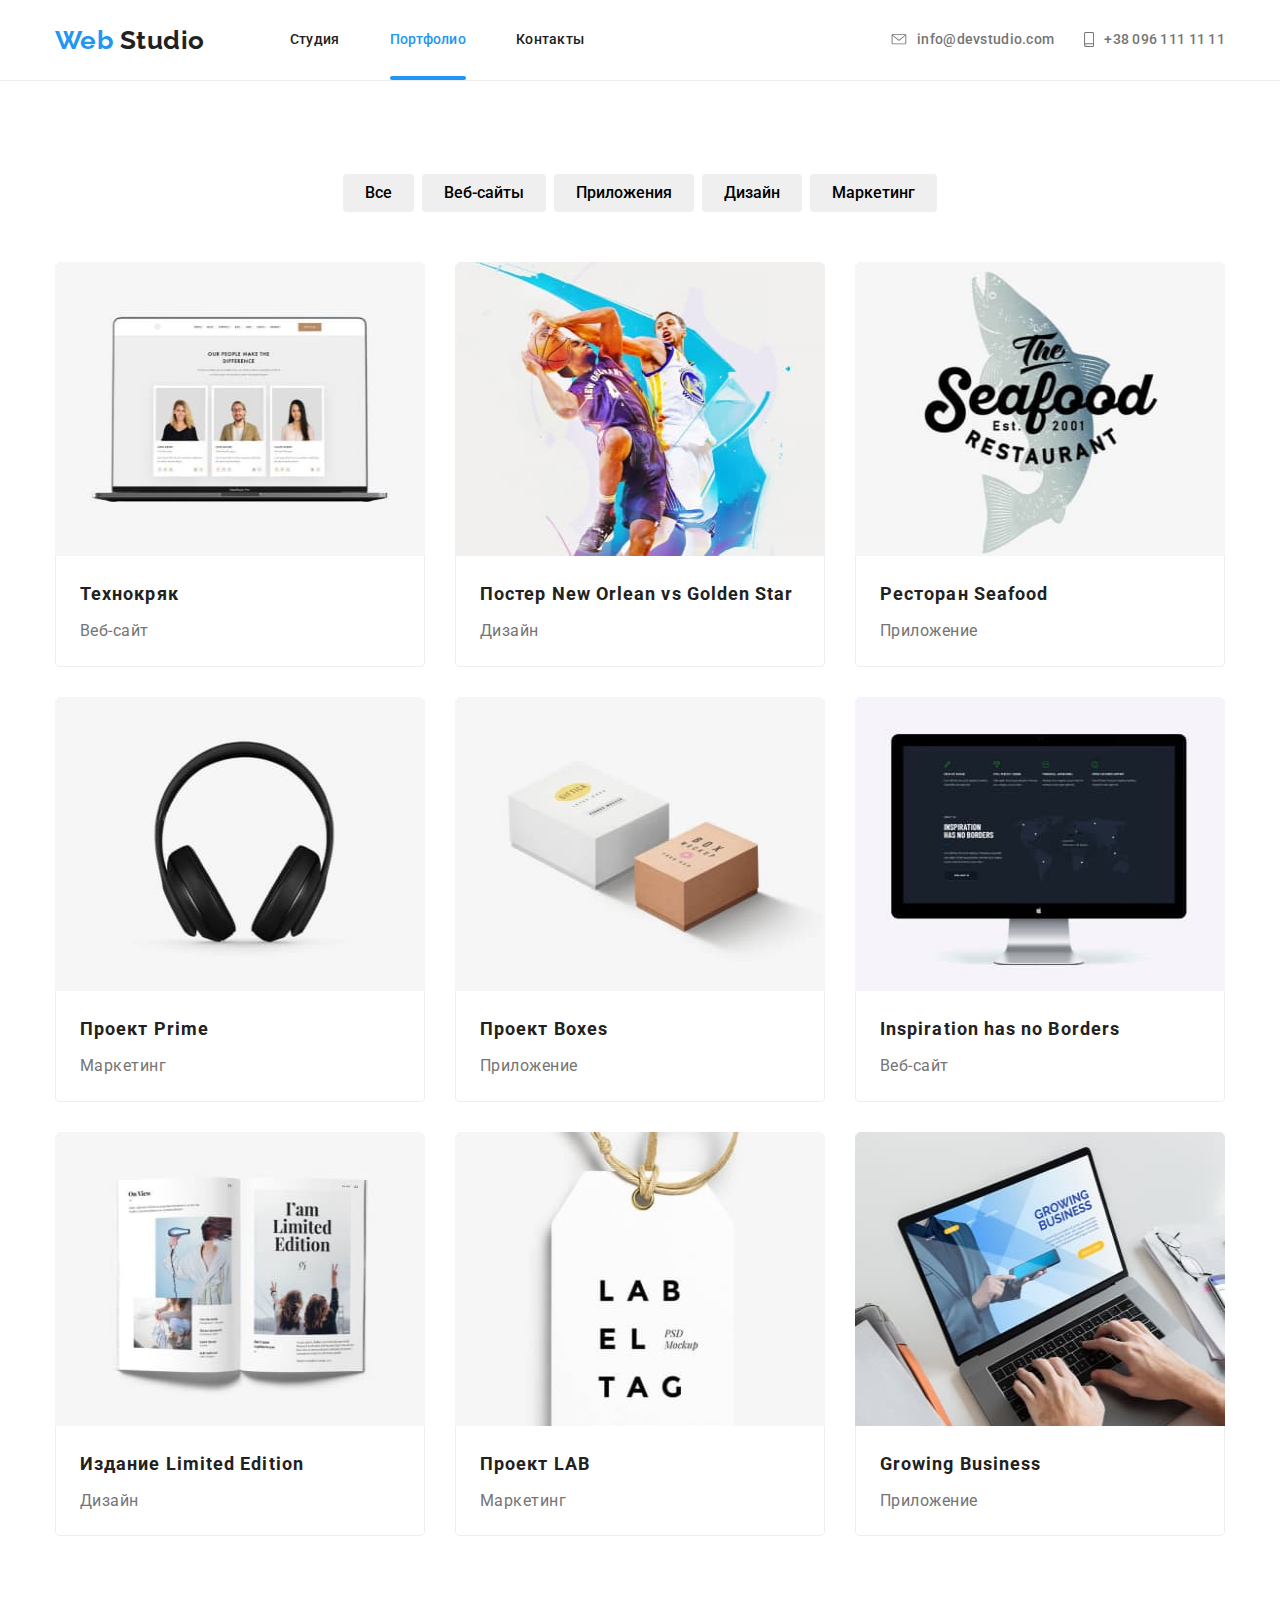
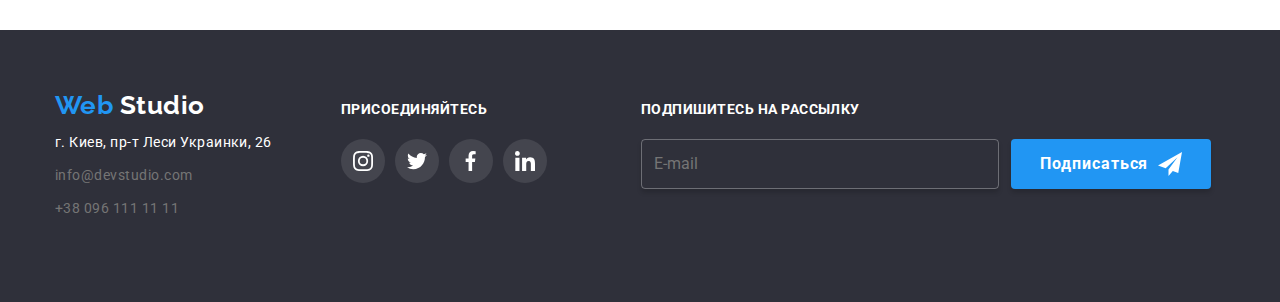
==== portfolio.html @ d9b8b6eb "склонирован репозиторий" ====
<!DOCTYPE html>
<html lang="ru">
<head>
    <meta charset="UTF-8">
    <meta name="viewport" content="width=device-width, initial-scale=1.0">
    <title>Document</title>
    <link href="https://fonts.googleapis.com/css2?family=Raleway:wght@500&family=Roboto:wght@400;500;700;900&display=swap" rel="stylesheet">
    <link rel="stylesheet" href="https://cdnjs.cloudflare.com/ajax/libs/modern-normalize/0.6.0/modern-normalize.min.css">
    <link rel="stylesheet" href="./css/main.min.css">
</head>
<body>
    <header class="header-porfolio">
        <div class="container">
            <nav class="nav">
                <a href="./index.html" class="nav-logo"><span class="first-name">Web</span><span class="last-name"> Studio</span></a>
                <ul class="nav-link">
                    <li class="item"><a href="index.html" class="title">Студия</a></li>
                    <li class="item"><a href="" class="title current">Портфолио</a></li>
                    <li class="item"><a href="" class="title">Контакты</a></li>
                </ul>
                <ul class="nav-contacts">
                    <li class="item">
                        <a href="mailto:info@devstudio.com" class="item-link">
                            <svg class="item-icon mail">
                                <use href="./images/sprite.svg#icon-mail"></use>
                            </svg>   
                            info@devstudio.com
                        </a>
                    </li>
                    <li class="item">
                        <a href="tel:+380961111111" class="item-link">
                            <svg class="item-icon phone">
                                <use href="./images/sprite.svg#icon-phone"></use>
                            </svg>
                            +38 096 111 11 11
                        </a>
                    </li>
                </ul>
            </nav>
        </div>
    </header>    

    <main>
        <!--Скрытый заголовок-->
        <h1 class="hidden">Портфолио</h1>

        <section>
            <div class="filtres">
                <!--Скрытый заголовок-->
                <h2 class="hidden">Кнопки фильтры</h2>

                <ul class="filtres-resources">
                    <li class="filtres-resources-button"><button type="button">Все</button></li>
                    <li class="filtres-resources-button"><button type="button">Веб-сайты</button></li>
                    <li class="filtres-resources-button"><button type="button">Приложения</button></li>
                    <li class="filtres-resources-button"><button type="button">Дизайн</button></li>
                    <li class="filtres-resources-button"><button type="button">Маркетинг</button></li>
                </ul>
            </div>
 
        </section>
    
        <section class="works">
            <div class="container">
                <!--Скрытый заголовок-->
                <h2 class="hidden">Перечень самих работ</h2>
    
                <ul class="portfolio">
                    <li class="portfolio-links">
                        <a href="" class="portfolio-elements">
                            <div class="portfolio-image">
                                <img src="./images/portfolio/techno_crack.jpg" alt="Фотография ноутбука" width="370">
                                <p class="text">Технокряк это современная площадка распространения коронавируса.  Компании используют эту платформу для цифрового шпионажа и атак на защищённые сервера конкурентов.</p>
                            </div>
                            <div class="portfolio-card">
                                <h2>Технокряк</h2>
                                <p class="product">Веб-сайт</p>
                            </div>
                        </a>
                    </li>
                    <li class="portfolio-links">
                        <a href="" class="portfolio-elements">
                            <div class="portfolio-image">
                                <img src="./images/portfolio/basketball_players.jpg" alt="Фотография баскетболистов" width="370">
                                <p class="text">Технокряк это современная площадка распространения коронавируса. Компании используют эту платформу для цифрового шпионажа и атак на защищённые сервера конкурентов.</p>
                            </div>
                            <div class="portfolio-card">
                                <h2>Постер <span lang="en">New Orlean vs Golden Star</span></h2>
                                <p class="product">Дизайн</p>
                            </div>
                        </a>
                    </li>
                    <li class="portfolio-links">
                        <a href="" class="portfolio-elements">
                            <div class="portfolio-image">
                                <img src="./images/portfolio/seafood_restaurant.jpg" alt="Фотография логотипа ресторана" width="370">
                                <p class="text">Технокряк это современная площадка распространения коронавируса. Компании используют эту платформу для цифрового шпионажа и атак на защищённые сервера конкурентов.</p>
                            </div>
                            <div class="portfolio-card">
                                <h2>Ресторан <span lang="en">Seafood</span></h2>
                                <p class="product">Приложение</p>
                            </div>
                        </a>
                    </li>
                    <li class="portfolio-links">
                        <a href="" class="portfolio-elements">
                            <div class="portfolio-image">
                                <img src="./images/portfolio/headphones.jpg" alt="Фоторафия наушников" width="370">
                                <p class="text">Технокряк это современная площадка распространения коронавируса. Компании используют эту платформу для цифрового шпионажа и атак на защищённые сервера конкурентов.</p>
                            </div>
                            <div class="portfolio-card">
                                <h2>Проект <span lang="en">Prime</span></h2>
                                <p class="product">Маркетинг</p>
                            </div>
                        </a>
                    </li>
                    <li class="portfolio-links">
                        <a href="" class="portfolio-elements">
                            <div class="portfolio-image">
                                <img src="./images/portfolio/project_boxes.jpg" alt="Фотография коробок" width="370">
                                <p class="text">Технокряк это современная площадка распространения коронавируса. Компании используют эту платформу для цифрового шпионажа и атак на защищённые сервера конкурентов.</p>
                            </div>
                            <div class="portfolio-card">
                                <h2>Проект Boxes</h2>
                                <p class="product">Приложение</p>
                            </div>
                        </a>
                    </li>
                    <li class="portfolio-links">
                        <a href="" class="portfolio-elements">
                            <div class="portfolio-image">
                                <img src="./images/portfolio/display.jpg" alt="Фотография монитора" width="370">
                                <p class="text">Технокряк это современная площадка распространения коронавируса. Компании используют эту платформу для цифрового шпионажа и атак на защищённые сервера конкурентов.</p>
                            </div>
                            <div class="portfolio-card">
                                <h2 lang="en">Inspiration has no Borders</h2>
                                <p class="product">Веб-сайт</p>
                            </div>
                        </a>
                    </li>
                    <li class="portfolio-links">
                        <a href="" class="portfolio-elements">
                            <div class="portfolio-image">
                                <img src="./images/portfolio/limited_edition.jpg " alt="Фотография журнала" width="370">
                                <p class="text">Технокряк это современная площадка распространения коронавируса. Компании используют эту платформу для цифрового шпионажа и атак на защищённые сервера конкурентов.</p>
                            </div>
                            <div class="portfolio-card">
                                <h2>Издание <span lang="en">Limited Edition</span></h2>
                                <p class="product">Дизайн</p>
                            </div>
                        </a>
                    </li>
                    <li class="portfolio-links">
                        <a href="" class="portfolio-elements">
                            <div class="portfolio-image">
                                <img src="./images/portfolio/project_lab.jpg" alt="Фотография этикетки" width="370">
                                <p class="text">Технокряк это современная площадка распространения коронавируса. Компании используют эту платформу для цифрового шпионажа и атак на защищённые сервера конкурентов.</p>
                            </div>
                            <div class="portfolio-card">
                                <h2>Проект <span lang="en">LAB</span></h2>
                                <p class="product">Маркетинг</p>
                            </div>
                        </a>
                    </li>
                    <li class="portfolio-links">
                        <a href="" class="portfolio-elements">
                            <div class="portfolio-image">
                                <img src="./images/portfolio/notebook.jpg" alt="Фотография ноутбука" width="370">
                                <p class="text">Технокряк это современная площадка распространения коронавируса. Компании используют эту платформу для цифрового шпионажа и атак на защищённые сервера конкурентов.</p>
                            </div>
                            <div class="portfolio-card">
                                <h2 lang="en">Growing Business</h2>
                                <p class="product">Приложение</p>
                            </div>
                        </a>
                    </li>
                </ul>
            </div>
        </section>
    </main>

    <footer>
        <div class="container footer">
            <!--Скрытый заголовок-->
            <h2 class="hidden">Адрес и контакты</h2>
            <section class="footer-flex">
                <div class="footer-flex-block">
                    <a href="./index.html" class="footer-logo"><span class="first-name">Web</span><span class="last-name footer"> Studio</span></a>
                    <address class="contacts">
                        <p>г. Киев, пр-т Леси Украинки, 26</p>
                        <ul>
                            <li><a href="mailto:info@devstudio.com">info@devstudio.com</a></li>
                            <li><a href="tel:+380961111111">+38 096 111 11 11</a></li>
                        </ul>         
                    </address>
                </div>

                <div class="footer-flex-block network">
                    <h2 class="join">присоединяйтесь</h2>
                    <ul class="social-links footer-links">
                        <li>
                            <a href="https://instagram.com" class="link" aria-label="иконка Инстаграм">
                                <svg class="link-icon" widht="20" height="20">
                                    <use href="./images/sprite.svg#icon-instagram"></use>
                                </svg>
                            </a>
                        </li>
                        <li>
                            <a href="https://twitter.com" class="link" aria-label="иконка Твиттер">
                                <svg class="link-icon" widht="20" height="20">
                                    <use href="./images/sprite.svg#twitter"></use>
                                </svg>
                            </a>
                        </li>
                        <li>
                            <a href="https://facebook.com" class="link" aria-label="иконка Фейсбук">
                                <svg class="link-icon" widht="20" height="20">
                                    <use href="./images/sprite.svg#icon-Facebook"></use>
                                </svg>
                            </a>
                        </li>
                        <li>
                            <a href="https://linkedin.com" class="link" aria-label="иконка Линкедин">
                                <svg class="link-icon" widht="20" height="20">
                                    <use href="./images/sprite.svg#icon-linkedin"></use>
                                </svg>
                            </a>
                        </li>
                    </ul>
                </div>

                <div class="subscribe">
                    <b class="subscribe-urge">Подпишитесь на рассылку</b>
                    <form action="" class="subscribe-form" id="form-mailing">
                        <label for="email">
                            <input type="email" name="email" class="subscribe-form__field-input" placeholder="E-mail">
                        </label>
                        <button type="submit" class="submit">Подписаться
                            <svg class="submit-svg">
                                <use href="./images/sprite.svg#icon-send"></use>
                            </svg>
                        </button>
                    </form>
                </div>
                
            </section>
        </div>
    </footer>
  
</body>
</html>
---- css/main.min.css ----
body{color:#212121;background-color:#fff;font-family:Roboto,sans-serif;letter-spacing:0.03em;font-style:normal;font-weight:400}img{display:block;max-width:100%;height:auto}.visually-hidden{position:absolute;width:1px;height:1px;margin:-1px;border:0;padding:0;clip:rect(0 0 0 0);overflow:hidden}.logo,.join,.team p,.team .title,.contacts>p{padding:0;margin:0}.container{margin-left:auto;margin-right:auto;width:1200px;padding-left:15px;padding-right:15px}a{text-decoration:none}li{list-style-type:none}h2,.advantages{text-align:center}.hidden{display:none;padding:0;margin:0;text-align:center}.nav-logo{margin-right:85px}span.first-name,span.last-name{color:#2196F3;font-family:Raleway,sans-serif;font-weight:700;font-size:26px;line-height:1.18}span.last-name{color:#212121}span.last-name.footer{color:#fff}.nav{display:-webkit-box;display:-ms-flexbox;display:flex;-webkit-box-align:center;-ms-flex-align:center;align-items:center}.nav-link{display:-webkit-box;display:-ms-flexbox;display:flex;padding:0;margin:0}.nav-link .item+.item{margin-left:50px}.nav-link .title{display:inline-block;padding-top:32px;padding-bottom:32px;margin-bottom:0px;color:inherit;font-weight:500;font-size:14px;line-height:1.14;letter-spacing:0.02em;-webkit-transition:color 250ms cubic-bezier(0.4, 0, 0.2, 1);transition:color 250ms cubic-bezier(0.4, 0, 0.2, 1)}.nav-link .title:hover,.nav-link .title:focus{color:#2196F3}.nav-link .current{position:relative;color:#2196F3}.nav-link .current::after{content:'';position:absolute;bottom:0;left:0;width:100%;height:4px;background-color:#2196F3;border-radius:2px}.header-porfolio{border-bottom:1px solid #ECECEC}.nav-contacts{display:-webkit-box;display:-ms-flexbox;display:flex;padding:0;margin:0;margin-left:auto;-webkit-box-align:center;-ms-flex-align:center;align-items:center;color:inherit;font-weight:500;font-size:14px;line-height:1.14;letter-spacing:0.02em}.nav-contacts .item+.item{display:-webkit-box;display:-ms-flexbox;display:flex;margin-left:30px;-webkit-box-align:center;-ms-flex-align:center;align-items:center}.nav-contacts .item-link{display:-webkit-box;display:-ms-flexbox;display:flex;-webkit-box-align:center;-ms-flex-align:center;align-items:center;color:#757575;-webkit-transition:color 250ms cubic-bezier(0.4, 0, 0.2, 1);transition:color 250ms cubic-bezier(0.4, 0, 0.2, 1)}.item-icon{margin-right:10px}.item-icon.mail{display:-webkit-box;display:-ms-flexbox;display:flex;width:16px;height:11px;-webkit-transition:fill 250ms cubic-bezier(0.4, 0, 0.2, 1);transition:fill 250ms cubic-bezier(0.4, 0, 0.2, 1);fill:#757575}.item-icon.phone{display:-webkit-box;display:-ms-flexbox;display:flex;width:10px;height:15px;-webkit-transition:fill 250ms cubic-bezier(0.4, 0, 0.2, 1);transition:fill 250ms cubic-bezier(0.4, 0, 0.2, 1);fill:#757575}.nav-contacts .item-link:hover,.nav-contacts .item-link:focus{color:#2196F3;fill:#2196F3}.nav-contacts .item-link:hover>.mail,.nav-contacts .item-link:focus>.mail{fill:#2196F3}.nav-contacts .item-link:hover>.phone,.nav-contacts .item-link:focus>.phone{fill:#2196F3}.hero{padding-top:200px;padding-bottom:200px;margin-left:auto;margin-right:auto;text-align:center;background-image:-webkit-gradient(linear, left top, left bottom, from(rgba(47,48,58,0.8)), to(rgba(47,48,58,0.8))),url(../images/Hero.jpg);background-image:linear-gradient(rgba(47,48,58,0.8), rgba(47,48,58,0.8)),url(../images/Hero.jpg);background-repeat:no-repeat;background-position:center;max-width:1600px;height:600px}.hero .title{margin:0;margin-bottom:38px;margin-left:auto;margin-right:auto;width:646px;-ms-flex-line-pack:center;align-content:center;color:#fff;font-weight:900;font-size:44px;line-height:1.36;letter-spacing:0.06em;text-transform:uppercase}.hero .link{display:inline-block;margin-bottom:0px;padding:10px 32px;cursor:pointer;background-color:#2196F3;border-radius:4px;color:#fff;font-weight:700;font-size:16px;line-height:1.88;letter-spacing:0.06em;min-width:200px;border:none}.backdrop{position:fixed;top:0;left:0;width:100%;height:100%;background-color:rgba(0,0,0,0.2);-webkit-transition:opacity 250ms cubic-bezier(0.4, 0, 0.2, 1);transition:opacity 250ms cubic-bezier(0.4, 0, 0.2, 1)}.backdrop.is-hidden{opacity:0;pointer-events:none}.backdrop.is-hidden.modal{-webkit-transform:translate(-50%, -50%) scale(1.1);transform:translate(-50%, -50%) scale(1.1)}.modal{position:relative;top:50%;left:50%;padding:40px;width:528px;background-color:#fff;border-radius:4px;-webkit-box-shadow:0px 2px 1px rgba(0,0,0,0.2),0px 1px 1px rgba(0,0,0,0.14),0px 1px 3px rgba(0,0,0,0.12);box-shadow:0px 2px 1px rgba(0,0,0,0.2),0px 1px 1px rgba(0,0,0,0.14),0px 1px 3px rgba(0,0,0,0.12);text-align:center;-webkit-transform:translate(-50%, -50%) scale(1);transform:translate(-50%, -50%) scale(1);-webkit-transition:-webkit-transform 250ms cubic-bezier(0.4, 0, 0.2, 1);transition:-webkit-transform 250ms cubic-bezier(0.4, 0, 0.2, 1);transition:transform 250ms cubic-bezier(0.4, 0, 0.2, 1);transition:transform 250ms cubic-bezier(0.4, 0, 0.2, 1), -webkit-transform 250ms cubic-bezier(0.4, 0, 0.2, 1)}.modal-button{position:absolute;top:0;right:0;-webkit-transform:translate(-8px, 8px);transform:translate(-8px, 8px);display:-webkit-box;display:-ms-flexbox;display:flex;width:30px;height:30px;background-color:#fff;border-radius:50%;-webkit-box-pack:center;-ms-flex-pack:center;justify-content:center;-webkit-box-align:center;-ms-flex-align:center;align-items:center;outline:none;border:1px solid rgba(0,0,0,0.1);cursor:pointer}.modal-close{display:-webkit-box;display:-ms-flexbox;display:flex;width:11px;height:11px}.form-call{display:block;font-size:20px;line-height:23px}.form-list{margin:0;padding:0}.form-list__item{margin-top:28px;display:block}.form-list__item.first{margin-top:30px}.form-list__item-text{position:absolute;top:50%;left:42px;-webkit-transform:translateY(-50%);transform:translateY(-50%);-webkit-transition:-webkit-transform 250ms cubic-bezier(0.4, 0, 0.2, 1);transition:-webkit-transform 250ms cubic-bezier(0.4, 0, 0.2, 1);transition:transform 250ms cubic-bezier(0.4, 0, 0.2, 1);transition:transform 250ms cubic-bezier(0.4, 0, 0.2, 1), -webkit-transform 250ms cubic-bezier(0.4, 0, 0.2, 1)}.form-list__item-colomn{padding-left:42px;width:100%;height:40px;border:1px solid rgba(33,33,33,0.2);border-radius:4px;outline:none}.form-list__item-colomn.comments{resize:none;display:block;padding:12px 16px;width:100%;height:120px}.form-list__item-label{position:relative;font-size:14px;line-height:1.14;letter-spacing:0.01em;color:#757575;outline:none}.form-list__item-label:focus-within>.form-list__item-image{fill:#2196F3}.form-list__item-label:focus-within>.form-list__item-colomn{border-color:#2196F3}.form-list__item-label:focus-within>.form-list__item-text,.form-list__item-label .form-list__item-colomn:not(:placeholder-shown)+.form-list__item-text{-webkit-transform:translate(-26px, -36px);transform:translate(-26px, -36px);font-size:12px;color:#2196F3}.form-list__item-label:focus-within>.comments-text,.form-list__item-label textarea:not(:placeholder-shown)+.comments-text{-webkit-transform:translateY(-28px);transform:translateY(-28px);font-size:12px;color:#2196F3}textarea,input{-webkit-transition:border-color 250ms cubic-bezier(0.4, 0, 0.2, 1);transition:border-color 250ms cubic-bezier(0.4, 0, 0.2, 1)}.comments-text{position:absolute;top:12px;left:16px;-webkit-transition:-webkit-transform 250ms cubic-bezier(0.4, 0, 0.2, 1);transition:-webkit-transform 250ms cubic-bezier(0.4, 0, 0.2, 1);transition:transform 250ms cubic-bezier(0.4, 0, 0.2, 1);transition:transform 250ms cubic-bezier(0.4, 0, 0.2, 1), -webkit-transform 250ms cubic-bezier(0.4, 0, 0.2, 1)}.form-mailing{margin-top:20px}.form-mailing__label{display:-webkit-inline-box;display:-ms-inline-flexbox;display:inline-flex;-webkit-box-align:center;-ms-flex-align:center;align-items:center;-webkit-box-pack:center;-ms-flex-pack:center;justify-content:center}.form-mailing__label-link{color:#2196F3;-webkit-text-decoration-line:underline;text-decoration-line:underline}.form-mailing__label-confirm{margin:0;padding:0;font-size:14px;line-height:1.71;color:#757575}.form-list__item-image{position:absolute;width:18px;height:18px;top:50%;left:16px;-webkit-transform:translateY(-50%);transform:translateY(-50%)}.checkbox{margin-right:9px;position:absolute;width:1px;height:1px;margin:-1px}.checkbox-icon{display:block;margin-right:8px;width:15px;height:15px;border:2px solid #212121;border-radius:4px;-webkit-transition:opacity 250ms cubic-bezier(0.4, 0, 0.2, 1);transition:opacity 250ms cubic-bezier(0.4, 0, 0.2, 1)}.checkbox:checked+.checkbox-icon{background-color:#2196F3;background-image:url(../images/icon-check.svg);background-size:contain;background-origin:border-box;border-color:#2196F3}.button-send{display:inline-block;margin-top:30px;width:200px;height:50px;font-size:16px;line-height:1.87;font-weight:700;letter-spacing:0.06em;color:#fff;background:#2196F3;-webkit-box-shadow:0px 4px 4px rgba(0,0,0,0.15);box-shadow:0px 4px 4px rgba(0,0,0,0.15);border-radius:4px;border:none;cursor:pointer}.advantages{padding:0;margin:0;display:-webkit-box;display:-ms-flexbox;display:flex;padding-top:94px;padding-bottom:94px;-webkit-box-align:center;-ms-flex-align:center;align-items:center;text-align:center}.advantages-background{display:-webkit-box;display:-ms-flexbox;display:flex;margin-bottom:30px;width:270px;height:120px;background-color:#F5F4FA;border-radius:4px;-webkit-box-pack:center;-ms-flex-pack:center;justify-content:center;-webkit-box-align:center;-ms-flex-align:center;align-items:center}.advantages-sprite{display:-webkit-box;display:-ms-flexbox;display:flex;width:70px;height:70px}.advantages-title{font-weight:700;font-size:14px;line-height:1.14;text-transform:uppercase;margin:0;margin-bottom:10px;height:16px}.advantages-description{margin:0;color:#757575;max-width:270px;font-size:14px;line-height:1.7;margin-bottom:0px;height:75px}.advantages-element,.benefit-item{text-align:left;margin-right:30px}.advantages-element:last-child,.benefit-item:last-child{margin-right:0px}.benefit-item{position:relative}.employment{padding-top:94px;padding-bottom:94px;margin-bottom:94px}.employment-section{padding-top:94px;padding-bottom:94px;border-top:1px solid #ECECEC}.title-section{margin:0;margin-bottom:50px;margin-left:auto;margin-right:auto;font-weight:700;font-size:36px;line-height:1.17;text-align:center}.benefit{display:-webkit-box;display:-ms-flexbox;display:flex;padding:0;margin:0}.benefit-item img{display:block;margin-bottom:0px;border-radius:4px;height:294px}.benefit-item .capabilities{padding:0;margin:0;position:absolute;bottom:0;display:block;padding:27px 80px;width:370px;color:#fff;font-weight:700;font-size:14px;line-height:1.14;height:70px;text-align:center;text-transform:uppercase;background-color:rgba(47,48,58,0.8);border-radius:0px 0px 4px 4px}.team{background-color:#F5F4FA}.team-flex{margin:0;padding:0;display:-webkit-box;display:-ms-flexbox;display:flex}.team-flex .title{font-weight:500;font-size:16px;line-height:1.19;text-align:center;margin-bottom:10px}.team-flex-photo{margin-bottom:30px;display:block;height:260px}.employment-team{padding-top:94px;padding-bottom:94px}.team-flex-item{width:calc((100% - 90px) / 4);margin-right:30px;background-color:#fff;-webkit-box-shadow:0px 2px 1px rgba(0,0,0,0.2),0px 1px 1px rgba(0,0,0,0.14),0px 1px 3px rgba(0,0,0,0.12);box-shadow:0px 2px 1px rgba(0,0,0,0.2),0px 1px 1px rgba(0,0,0,0.14),0px 1px 3px rgba(0,0,0,0.12);border-radius:4px;padding-bottom:24px;overflow:hidden}.team-flex-item:last-child{margin-right:0px}.team-flex-item p{color:#757575;font-size:16px;line-height:1.19;text-align:center;margin-bottom:16px}.social-links{display:-webkit-box;display:-ms-flexbox;display:flex;margin-right:auto;margin-left:auto;width:206px;height:44px;padding:0}.social-links .link{display:-webkit-box;display:-ms-flexbox;display:flex;-webkit-box-align:center;-ms-flex-align:center;align-items:center;width:44px;height:44px;border-radius:50%;background-size:20px;background-repeat:no-repeat;background-position:center;-webkit-transition:background-color 250ms cubic-bezier(0.4, 0, 0.2, 1);transition:background-color 250ms cubic-bezier(0.4, 0, 0.2, 1)}.social-links .link:hover>.link-icon,.social-links .link:focus>.link-icon{fill:#fff}.social-links .link:hover,.social-links .link:focus{background-color:#2196F3}.social-links>li{margin-right:10px}.social-links>li:last-child{margin-right:0px}.social-links .link-icon{display:inline-block;fill:#AFB1B8;-webkit-transition:fill 250ms cubic-bezier(0.4, 0, 0.2, 1);transition:fill 250ms cubic-bezier(0.4, 0, 0.2, 1)}.employment-partners{padding-top:94px;padding-bottom:94px}.partners{margin:0;padding:0;display:-webkit-box;display:-ms-flexbox;display:flex;-webkit-box-pack:justify;-ms-flex-pack:justify;justify-content:space-between}.partners-image{display:-webkit-box;display:-ms-flexbox;display:flex}.partners-logo{display:block;fill:#AFB1B8;-webkit-transition:fill 250ms cubic-bezier(0.4, 0, 0.2, 1);transition:fill 250ms cubic-bezier(0.4, 0, 0.2, 1)}.partners-link{display:-webkit-box;display:-ms-flexbox;display:flex;width:170px;height:90px;border:1px solid #AFB1B8;border-radius:4px;-webkit-box-pack:center;-ms-flex-pack:center;justify-content:center;-webkit-box-align:center;-ms-flex-align:center;align-items:center;-webkit-transition:border 250ms cubic-bezier(0.4, 0, 0.2, 1);transition:border 250ms cubic-bezier(0.4, 0, 0.2, 1)}.partners-link:hover,.partners-link:focus{border:1px solid #2196F3}.partners-link:hover>.partners-logo,.partners-link:focus>.partners-logo{fill:#2196F3}.filtres{padding-top:93px;padding-bottom:50px}.filtres-resources{display:-webkit-box;display:-ms-flexbox;display:flex;-webkit-box-pack:center;-ms-flex-pack:center;justify-content:center;margin:0;padding:0}.filtres-resources-button{margin-right:8px}.filtres-resources-button:last-child{margin-right:0px}.filtres-resources button{padding:6px 22px;font-weight:500;font-size:16px;line-height:1.63;text-align:center;border:none;border-radius:4px;-webkit-transition:color 250ms cubic-bezier(0.4, 0, 0.2, 1),background-color 250ms cubic-bezier(0.4, 0, 0.2, 1),-webkit-box-shadow 250ms cubic-bezier(0.4, 0, 0.2, 1);transition:color 250ms cubic-bezier(0.4, 0, 0.2, 1),background-color 250ms cubic-bezier(0.4, 0, 0.2, 1),-webkit-box-shadow 250ms cubic-bezier(0.4, 0, 0.2, 1);transition:color 250ms cubic-bezier(0.4, 0, 0.2, 1),background-color 250ms cubic-bezier(0.4, 0, 0.2, 1),box-shadow 250ms cubic-bezier(0.4, 0, 0.2, 1);transition:color 250ms cubic-bezier(0.4, 0, 0.2, 1),background-color 250ms cubic-bezier(0.4, 0, 0.2, 1),box-shadow 250ms cubic-bezier(0.4, 0, 0.2, 1),-webkit-box-shadow 250ms cubic-bezier(0.4, 0, 0.2, 1)}.filtres-resources button:hover,.filtres-resources button:focus{color:#fff;background-color:#2196F3;-webkit-box-shadow:0px 2px 2px rgba(0,0,0,0.12),0px 1px 2px rgba(0,0,0,0.08),0px 3px 1px rgba(0,0,0,0.1);box-shadow:0px 2px 2px rgba(0,0,0,0.12),0px 1px 2px rgba(0,0,0,0.08),0px 3px 1px rgba(0,0,0,0.1)}.works{padding-bottom:94px}.portfolio{display:-webkit-box;display:-ms-flexbox;display:flex;-ms-flex-wrap:wrap;flex-wrap:wrap;padding:0;margin:0}.portfolio img{margin-bottom:0px;height:294px}.portfolio-image{position:relative;display:-webkit-box;display:-ms-flexbox;display:flex;overflow:hidden}.portfolio .text{position:absolute;padding:0px 24px;margin:0;display:-webkit-box;display:-ms-flexbox;display:flex;-webkit-box-align:center;-ms-flex-align:center;align-items:center;color:#fff;background-color:rgba(33,150,243,0.9);width:370px;height:294px;font-size:18px;line-height:1.56;-webkit-transform:translate(0, 100%);transform:translate(0, 100%);-webkit-transition:-webkit-transform 250ms cubic-bezier(0.4, 0, 0.2, 1);transition:-webkit-transform 250ms cubic-bezier(0.4, 0, 0.2, 1);transition:transform 250ms cubic-bezier(0.4, 0, 0.2, 1);transition:transform 250ms cubic-bezier(0.4, 0, 0.2, 1), -webkit-transform 250ms cubic-bezier(0.4, 0, 0.2, 1)}.portfolio-links{width:calc((100% - 30px * 2) / 3);margin-right:30px;margin-top:30px}.portfolio-links:nth-child(3n){margin-right:0px}.portfolio-links:nth-child(-n+3){margin-top:0px}.portfolio-elements{border-top-right-radius:5px;border-top-left-radius:5px;overflow:hidden;-webkit-transition:-webkit-box-shadow 250ms 250ms cubic-bezier(0.4, 0, 0.2, 1);transition:-webkit-box-shadow 250ms 250ms cubic-bezier(0.4, 0, 0.2, 1);transition:box-shadow 250ms 250ms cubic-bezier(0.4, 0, 0.2, 1);transition:box-shadow 250ms 250ms cubic-bezier(0.4, 0, 0.2, 1), -webkit-box-shadow 250ms 250ms cubic-bezier(0.4, 0, 0.2, 1)}.portfolio-elements:hover,.portfolio-elements:focus{-webkit-box-shadow:1px 4px 6px rgba(0,0,0,0.16),0px 4px 4px rgba(0,0,0,0.06),0px 1px 1px rgba(0,0,0,0.12);box-shadow:1px 4px 6px rgba(0,0,0,0.16),0px 4px 4px rgba(0,0,0,0.06),0px 1px 1px rgba(0,0,0,0.12)}.portfolio-elements:hover .text,.portfolio-elements:focus .text{-webkit-transform:translate(0, 0);transform:translate(0, 0)}.portfolio-elements,.portfolio-elements>img{display:block;margin-right:0px}.portfolio-card{border:1px solid #EEEEEE;border-top:transparent;border-bottom-right-radius:5px;border-bottom-left-radius:5px;padding:20px 24px}.portfolio-card h2{color:#212121;font-weight:700;font-size:18px;line-height:2;letter-spacing:0.06em;text-align:left;margin:0;padding:0}.portfolio-card .product{color:#757575;font-size:16px;line-height:1.86;text-align:left;margin-top:4px;margin-bottom:0px}footer{background-color:#2F303A;padding-bottom:21px}.container-footer{margin-bottom:0px}.contacts>ul{padding:0;margin:0}.contacts>p{margin-bottom:9px;color:#fff;font-size:14px;line-height:1.71;font-style:normal}.contacts a{display:block;margin-top:0px;color:#757575;font-size:14px;line-height:1.71;font-style:normal}.contacts li:first-child{margin-bottom:9px}.footer-logo{display:block;margin-bottom:10px}.footer-flex{display:-webkit-box;display:-ms-flexbox;display:flex;-webkit-box-align:baseline;-ms-flex-align:baseline;align-items:baseline}.footer-flex-block{margin-top:60px;margin-bottom:60px}.footer-links{margin-top:21px;fill:#fff}.footer-links .link{background-color:rgba(255,255,255,0.1)}.footer-links .link-icon{fill:#fff}.join{margin-bottom:0px;color:#fff;font-weight:700;font-size:14px;line-height:1.14;text-transform:uppercase;text-align:left}.subscribe{margin-top:57px;margin-left:94px}.subscribe-urge{color:#fff;font-size:14px;line-height:1.14;font-weight:700;text-transform:uppercase}.subscribe-form{display:-webkit-box;display:-ms-flexbox;display:flex;padding:0;margin-top:20px}.subscribe-form__field-input{padding-left:12px;width:358px;height:50px;color:rgba(255,255,255,0.6);font-size:16px;line-height:1.87;background-color:transparent;border:1px solid rgba(255,255,255,0.3);-webkit-box-shadow:0px 4px 4px rgba(0,0,0,0.15);box-shadow:0px 4px 4px rgba(0,0,0,0.15);border-radius:4px}.developers{color:rgba(255,255,255,0.4);font-size:12px;line-height:2;text-align:center;margin-top:18px;margin-bottom:0;padding-top:18px;border-top:1px solid rgba(255,255,255,0.1)}.submit{display:-webkit-box;display:-ms-flexbox;display:flex;-webkit-box-align:center;-ms-flex-align:center;align-items:center;padding-left:29px;margin-left:12px;width:200px;height:50px;font-weight:bold;font-size:16px;line-height:1.87;letter-spacing:0.06em;color:#fff;background-color:#2196F3;border:none;-webkit-box-shadow:0px 4px 4px rgba(0,0,0,0.15);box-shadow:0px 4px 4px rgba(0,0,0,0.15);border-radius:4px}.submit-svg{margin-left:10px;width:24px;height:24px}.network{margin-left:69px}
/*# sourceMappingURL=main.min.css.map */
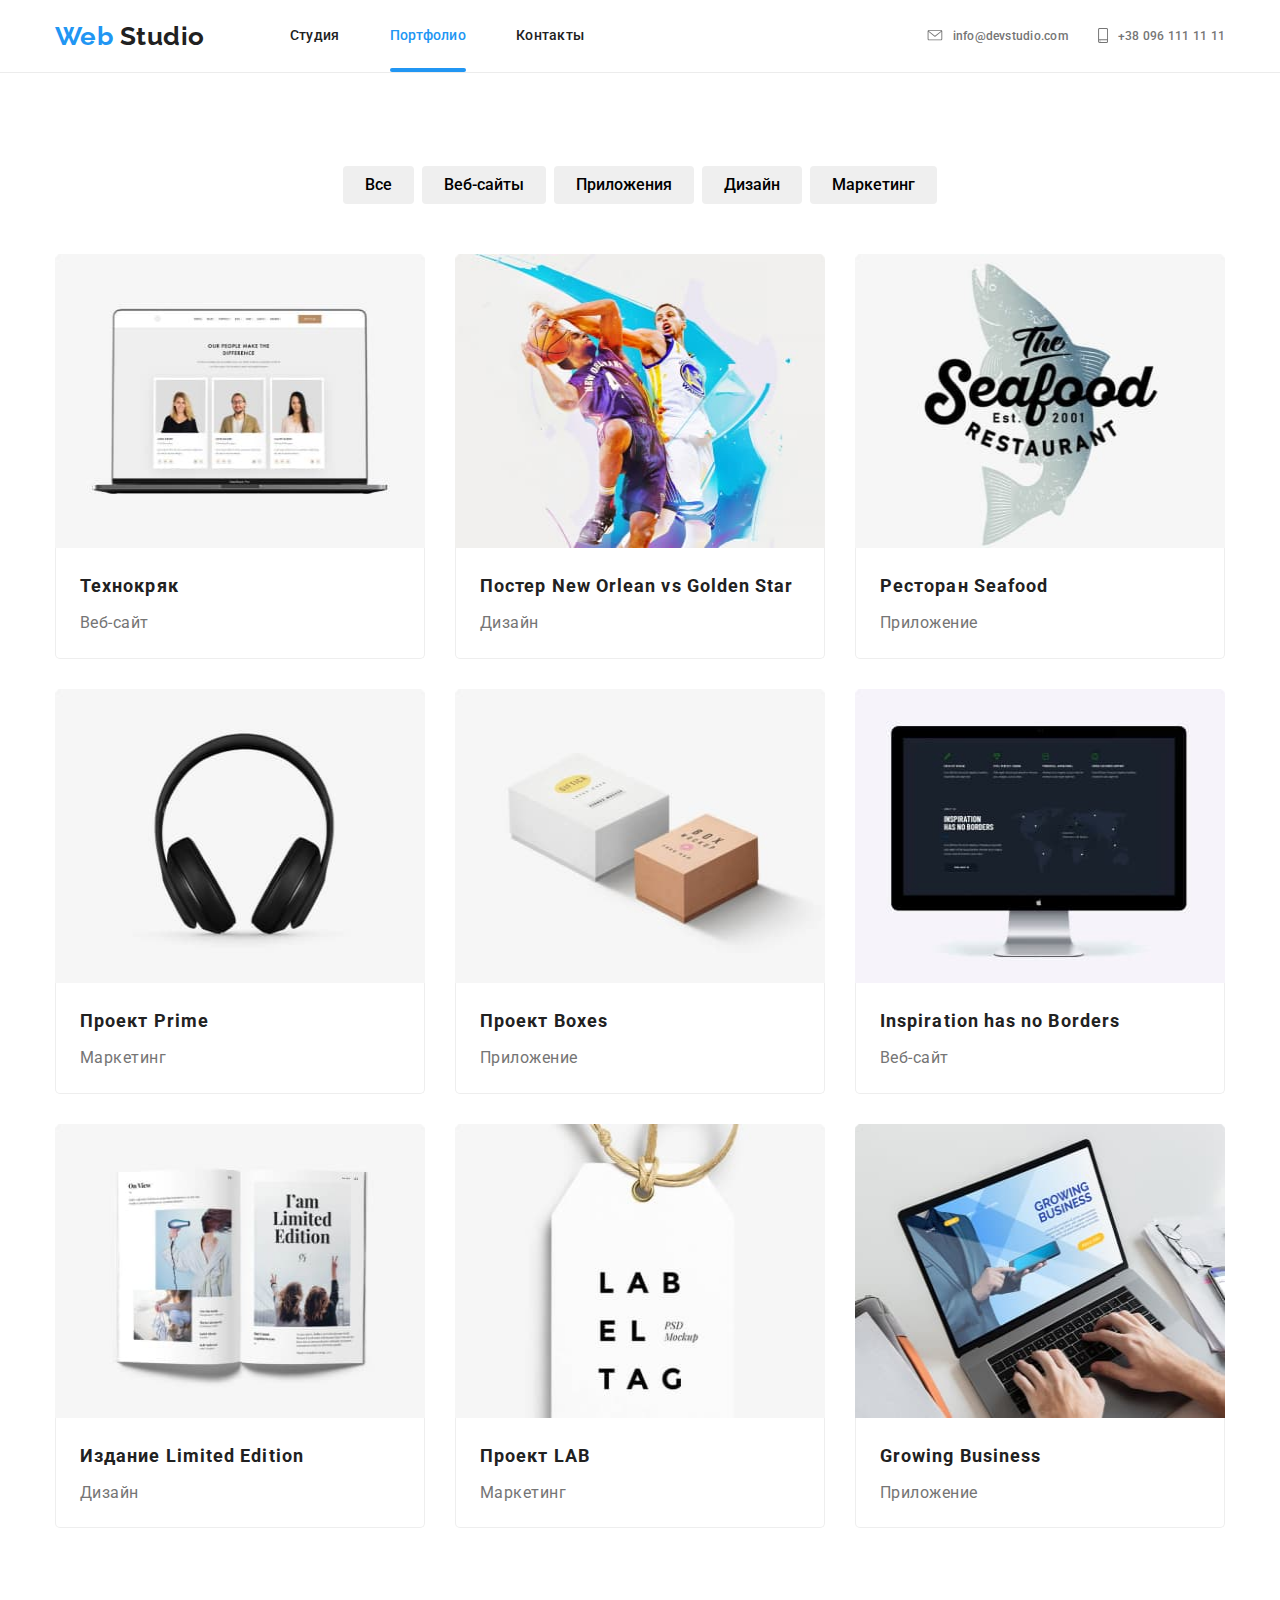
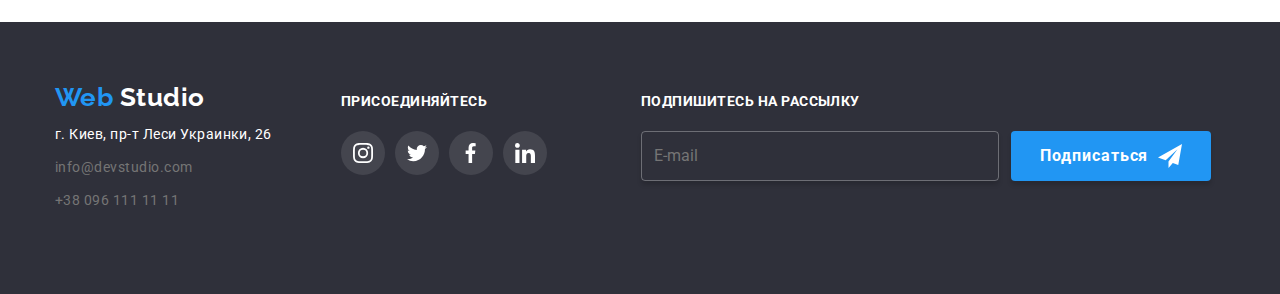
==== commit 26fe7520: "фльтры + начал делать портфолио" ====
--- a/portfolio.html
+++ b/portfolio.html
@@ -9,35 +9,53 @@
     <link rel="stylesheet" href="./css/main.min.css">
 </head>
 <body>
-    <header class="header-porfolio">
-        <div class="container">
-            <nav class="nav">
-                <a href="./index.html" class="nav-logo"><span class="first-name">Web</span><span class="last-name"> Studio</span></a>
-                <ul class="nav-link">
-                    <li class="item"><a href="index.html" class="title">Студия</a></li>
-                    <li class="item"><a href="" class="title current">Портфолио</a></li>
-                    <li class="item"><a href="" class="title">Контакты</a></li>
-                </ul>
-                <ul class="nav-contacts">
-                    <li class="item">
-                        <a href="mailto:info@devstudio.com" class="item-link">
-                            <svg class="item-icon mail">
-                                <use href="./images/sprite.svg#icon-mail"></use>
-                            </svg>   
-                            info@devstudio.com
-                        </a>
-                    </li>
-                    <li class="item">
-                        <a href="tel:+380961111111" class="item-link">
-                            <svg class="item-icon phone">
-                                <use href="./images/sprite.svg#icon-phone"></use>
-                            </svg>
-                            +38 096 111 11 11
-                        </a>
-                    </li>
-                </ul>
-            </nav>
+    <header>
+        <div class="page-header">
+            <div class="container">
+                <nav class="nav">
+                    <a href="./index.html" class="nav-logo"><span class="first-name">Web</span><span class="last-name"> Studio</span></a>
+                    <button 
+                    type="button" 
+                    class="menu-button" 
+                    aria-expanded="false" 
+                    aria-controls="menu-container" 
+                    data-menu-button>
+                        <svg width="40" height="40" aria-label="Переключатель мобильного меню">
+                            <use class="icon-cross" href="./images/sprite.svg#nav-close"></use>
+                            <use class="icon-menu" href="./images/sprite.svg#nav-menu"></use>
+                        </svg>
+                    </button>
+                    <div class="menu-container" id="menu-container" data-menu>
+                        <nav>
+                            <ul class="nav-link">
+                                <li class="item"><a href="index.html" class="title">Студия</a></li>
+                                <li class="item"><a href="" class="title current">Портфолио</a></li>
+                                <li class="item"><a href="" class="title">Контакты</a></li>
+                            </ul>
+                        </nav>
+                        <ul class="nav-contacts">
+                            <li class="item">
+                                <a href="mailto:info@devstudio.com" class="item-link">
+                                    <svg class="item-icon mail">
+                                        <use href="./images/sprite.svg#icon-mail"></use>
+                                    </svg>   
+                                    info@devstudio.com
+                                </a>
+                            </li>
+                            <li class="item">
+                                <a href="tel:+380961111111" class="item-link">
+                                    <svg class="item-icon phone">
+                                        <use href="./images/sprite.svg#icon-phone"></use>
+                                    </svg>
+                                    +38 096 111 11 11
+                                </a>
+                            </li>
+                        </ul>
+                    </div>
+                </nav>
+            </div>
         </div>
+    </header>   
     </header>    
 
     <main>
@@ -45,19 +63,20 @@
         <h1 class="hidden">Портфолио</h1>
 
         <section>
-            <div class="filtres">
-                <!--Скрытый заголовок-->
-                <h2 class="hidden">Кнопки фильтры</h2>
-
-                <ul class="filtres-resources">
-                    <li class="filtres-resources-button"><button type="button">Все</button></li>
-                    <li class="filtres-resources-button"><button type="button">Веб-сайты</button></li>
-                    <li class="filtres-resources-button"><button type="button">Приложения</button></li>
-                    <li class="filtres-resources-button"><button type="button">Дизайн</button></li>
-                    <li class="filtres-resources-button"><button type="button">Маркетинг</button></li>
-                </ul>
+            <div class="container">
+                <div class="filtres">
+                    <!--Скрытый заголовок-->
+                    <h2 class="hidden">Кнопки фильтры</h2>
+    
+                    <ul class="filtres-resources">
+                        <li class="filtres-resources-button"><button type="button">Все</button></li>
+                        <li class="filtres-resources-button"><button type="button">Веб-сайты</button></li>
+                        <li class="filtres-resources-button"><button type="button">Приложения</button></li>
+                        <li class="filtres-resources-button"><button type="button">Дизайн</button></li>
+                        <li class="filtres-resources-button"><button type="button">Маркетинг</button></li>
+                    </ul>
+                </div>
             </div>
- 
         </section>
     
         <section class="works">
@@ -69,7 +88,7 @@
                     <li class="portfolio-links">
                         <a href="" class="portfolio-elements">
                             <div class="portfolio-image">
-                                <img src="./images/portfolio/techno_crack.jpg" alt="Фотография ноутбука" width="370">
+                                <img src="./images/portfolio/techno_crack.jpg" alt="Фотография ноутбука" >
                                 <p class="text">Технокряк это современная площадка распространения коронавируса.  Компании используют эту платформу для цифрового шпионажа и атак на защищённые сервера конкурентов.</p>
                             </div>
                             <div class="portfolio-card">
@@ -81,7 +100,7 @@
                     <li class="portfolio-links">
                         <a href="" class="portfolio-elements">
                             <div class="portfolio-image">
-                                <img src="./images/portfolio/basketball_players.jpg" alt="Фотография баскетболистов" width="370">
+                                <img src="./images/portfolio/basketball_players.jpg" alt="Фотография баскетболистов">
                                 <p class="text">Технокряк это современная площадка распространения коронавируса. Компании используют эту платформу для цифрового шпионажа и атак на защищённые сервера конкурентов.</p>
                             </div>
                             <div class="portfolio-card">
@@ -93,7 +112,7 @@
                     <li class="portfolio-links">
                         <a href="" class="portfolio-elements">
                             <div class="portfolio-image">
-                                <img src="./images/portfolio/seafood_restaurant.jpg" alt="Фотография логотипа ресторана" width="370">
+                                <img src="./images/portfolio/seafood_restaurant.jpg" alt="Фотография логотипа ресторана">
                                 <p class="text">Технокряк это современная площадка распространения коронавируса. Компании используют эту платформу для цифрового шпионажа и атак на защищённые сервера конкурентов.</p>
                             </div>
                             <div class="portfolio-card">
@@ -105,7 +124,7 @@
                     <li class="portfolio-links">
                         <a href="" class="portfolio-elements">
                             <div class="portfolio-image">
-                                <img src="./images/portfolio/headphones.jpg" alt="Фоторафия наушников" width="370">
+                                <img src="./images/portfolio/headphones.jpg" alt="Фоторафия наушников">
                                 <p class="text">Технокряк это современная площадка распространения коронавируса. Компании используют эту платформу для цифрового шпионажа и атак на защищённые сервера конкурентов.</p>
                             </div>
                             <div class="portfolio-card">
@@ -117,7 +136,7 @@
                     <li class="portfolio-links">
                         <a href="" class="portfolio-elements">
                             <div class="portfolio-image">
-                                <img src="./images/portfolio/project_boxes.jpg" alt="Фотография коробок" width="370">
+                                <img src="./images/portfolio/project_boxes.jpg" alt="Фотография коробок">
                                 <p class="text">Технокряк это современная площадка распространения коронавируса. Компании используют эту платформу для цифрового шпионажа и атак на защищённые сервера конкурентов.</p>
                             </div>
                             <div class="portfolio-card">
@@ -129,7 +148,7 @@
                     <li class="portfolio-links">
                         <a href="" class="portfolio-elements">
                             <div class="portfolio-image">
-                                <img src="./images/portfolio/display.jpg" alt="Фотография монитора" width="370">
+                                <img src="./images/portfolio/display.jpg" alt="Фотография монитора">
                                 <p class="text">Технокряк это современная площадка распространения коронавируса. Компании используют эту платформу для цифрового шпионажа и атак на защищённые сервера конкурентов.</p>
                             </div>
                             <div class="portfolio-card">
@@ -141,7 +160,7 @@
                     <li class="portfolio-links">
                         <a href="" class="portfolio-elements">
                             <div class="portfolio-image">
-                                <img src="./images/portfolio/limited_edition.jpg " alt="Фотография журнала" width="370">
+                                <img src="./images/portfolio/limited_edition.jpg " alt="Фотография журнала">
                                 <p class="text">Технокряк это современная площадка распространения коронавируса. Компании используют эту платформу для цифрового шпионажа и атак на защищённые сервера конкурентов.</p>
                             </div>
                             <div class="portfolio-card">
@@ -153,7 +172,7 @@
                     <li class="portfolio-links">
                         <a href="" class="portfolio-elements">
                             <div class="portfolio-image">
-                                <img src="./images/portfolio/project_lab.jpg" alt="Фотография этикетки" width="370">
+                                <img src="./images/portfolio/project_lab.jpg" alt="Фотография этикетки">
                                 <p class="text">Технокряк это современная площадка распространения коронавируса. Компании используют эту платформу для цифрового шпионажа и атак на защищённые сервера конкурентов.</p>
                             </div>
                             <div class="portfolio-card">
@@ -165,7 +184,7 @@
                     <li class="portfolio-links">
                         <a href="" class="portfolio-elements">
                             <div class="portfolio-image">
-                                <img src="./images/portfolio/notebook.jpg" alt="Фотография ноутбука" width="370">
+                                <img src="./images/portfolio/notebook.jpg" alt="Фотография ноутбука">
                                 <p class="text">Технокряк это современная площадка распространения коронавируса. Компании используют эту платформу для цифрового шпионажа и атак на защищённые сервера конкурентов.</p>
                             </div>
                             <div class="portfolio-card">
@@ -246,7 +265,7 @@
             </section>
         </div>
     </footer>
-  
+    <script src="./js/menu.js"></script>
 </body>
 </html>
 
--- a/css/main.min.css
+++ b/css/main.min.css
@@ -1,2 +1,2 @@
-body{color:#212121;background-color:#fff;font-family:Roboto,sans-serif;letter-spacing:0.03em;font-style:normal;font-weight:400}img{display:block;max-width:100%;height:auto}.visually-hidden{position:absolute;width:1px;height:1px;margin:-1px;border:0;padding:0;clip:rect(0 0 0 0);overflow:hidden}.logo,.join,.team p,.team .title,.contacts>p{padding:0;margin:0}.container{margin-left:auto;margin-right:auto;width:1200px;padding-left:15px;padding-right:15px}a{text-decoration:none}li{list-style-type:none}h2,.advantages{text-align:center}.hidden{display:none;padding:0;margin:0;text-align:center}.nav-logo{margin-right:85px}span.first-name,span.last-name{color:#2196F3;font-family:Raleway,sans-serif;font-weight:700;font-size:26px;line-height:1.18}span.last-name{color:#212121}span.last-name.footer{color:#fff}.nav{display:-webkit-box;display:-ms-flexbox;display:flex;-webkit-box-align:center;-ms-flex-align:center;align-items:center}.nav-link{display:-webkit-box;display:-ms-flexbox;display:flex;padding:0;margin:0}.nav-link .item+.item{margin-left:50px}.nav-link .title{display:inline-block;padding-top:32px;padding-bottom:32px;margin-bottom:0px;color:inherit;font-weight:500;font-size:14px;line-height:1.14;letter-spacing:0.02em;-webkit-transition:color 250ms cubic-bezier(0.4, 0, 0.2, 1);transition:color 250ms cubic-bezier(0.4, 0, 0.2, 1)}.nav-link .title:hover,.nav-link .title:focus{color:#2196F3}.nav-link .current{position:relative;color:#2196F3}.nav-link .current::after{content:'';position:absolute;bottom:0;left:0;width:100%;height:4px;background-color:#2196F3;border-radius:2px}.header-porfolio{border-bottom:1px solid #ECECEC}.nav-contacts{display:-webkit-box;display:-ms-flexbox;display:flex;padding:0;margin:0;margin-left:auto;-webkit-box-align:center;-ms-flex-align:center;align-items:center;color:inherit;font-weight:500;font-size:14px;line-height:1.14;letter-spacing:0.02em}.nav-contacts .item+.item{display:-webkit-box;display:-ms-flexbox;display:flex;margin-left:30px;-webkit-box-align:center;-ms-flex-align:center;align-items:center}.nav-contacts .item-link{display:-webkit-box;display:-ms-flexbox;display:flex;-webkit-box-align:center;-ms-flex-align:center;align-items:center;color:#757575;-webkit-transition:color 250ms cubic-bezier(0.4, 0, 0.2, 1);transition:color 250ms cubic-bezier(0.4, 0, 0.2, 1)}.item-icon{margin-right:10px}.item-icon.mail{display:-webkit-box;display:-ms-flexbox;display:flex;width:16px;height:11px;-webkit-transition:fill 250ms cubic-bezier(0.4, 0, 0.2, 1);transition:fill 250ms cubic-bezier(0.4, 0, 0.2, 1);fill:#757575}.item-icon.phone{display:-webkit-box;display:-ms-flexbox;display:flex;width:10px;height:15px;-webkit-transition:fill 250ms cubic-bezier(0.4, 0, 0.2, 1);transition:fill 250ms cubic-bezier(0.4, 0, 0.2, 1);fill:#757575}.nav-contacts .item-link:hover,.nav-contacts .item-link:focus{color:#2196F3;fill:#2196F3}.nav-contacts .item-link:hover>.mail,.nav-contacts .item-link:focus>.mail{fill:#2196F3}.nav-contacts .item-link:hover>.phone,.nav-contacts .item-link:focus>.phone{fill:#2196F3}.hero{padding-top:200px;padding-bottom:200px;margin-left:auto;margin-right:auto;text-align:center;background-image:-webkit-gradient(linear, left top, left bottom, from(rgba(47,48,58,0.8)), to(rgba(47,48,58,0.8))),url(../images/Hero.jpg);background-image:linear-gradient(rgba(47,48,58,0.8), rgba(47,48,58,0.8)),url(../images/Hero.jpg);background-repeat:no-repeat;background-position:center;max-width:1600px;height:600px}.hero .title{margin:0;margin-bottom:38px;margin-left:auto;margin-right:auto;width:646px;-ms-flex-line-pack:center;align-content:center;color:#fff;font-weight:900;font-size:44px;line-height:1.36;letter-spacing:0.06em;text-transform:uppercase}.hero .link{display:inline-block;margin-bottom:0px;padding:10px 32px;cursor:pointer;background-color:#2196F3;border-radius:4px;color:#fff;font-weight:700;font-size:16px;line-height:1.88;letter-spacing:0.06em;min-width:200px;border:none}.backdrop{position:fixed;top:0;left:0;width:100%;height:100%;background-color:rgba(0,0,0,0.2);-webkit-transition:opacity 250ms cubic-bezier(0.4, 0, 0.2, 1);transition:opacity 250ms cubic-bezier(0.4, 0, 0.2, 1)}.backdrop.is-hidden{opacity:0;pointer-events:none}.backdrop.is-hidden.modal{-webkit-transform:translate(-50%, -50%) scale(1.1);transform:translate(-50%, -50%) scale(1.1)}.modal{position:relative;top:50%;left:50%;padding:40px;width:528px;background-color:#fff;border-radius:4px;-webkit-box-shadow:0px 2px 1px rgba(0,0,0,0.2),0px 1px 1px rgba(0,0,0,0.14),0px 1px 3px rgba(0,0,0,0.12);box-shadow:0px 2px 1px rgba(0,0,0,0.2),0px 1px 1px rgba(0,0,0,0.14),0px 1px 3px rgba(0,0,0,0.12);text-align:center;-webkit-transform:translate(-50%, -50%) scale(1);transform:translate(-50%, -50%) scale(1);-webkit-transition:-webkit-transform 250ms cubic-bezier(0.4, 0, 0.2, 1);transition:-webkit-transform 250ms cubic-bezier(0.4, 0, 0.2, 1);transition:transform 250ms cubic-bezier(0.4, 0, 0.2, 1);transition:transform 250ms cubic-bezier(0.4, 0, 0.2, 1), -webkit-transform 250ms cubic-bezier(0.4, 0, 0.2, 1)}.modal-button{position:absolute;top:0;right:0;-webkit-transform:translate(-8px, 8px);transform:translate(-8px, 8px);display:-webkit-box;display:-ms-flexbox;display:flex;width:30px;height:30px;background-color:#fff;border-radius:50%;-webkit-box-pack:center;-ms-flex-pack:center;justify-content:center;-webkit-box-align:center;-ms-flex-align:center;align-items:center;outline:none;border:1px solid rgba(0,0,0,0.1);cursor:pointer}.modal-close{display:-webkit-box;display:-ms-flexbox;display:flex;width:11px;height:11px}.form-call{display:block;font-size:20px;line-height:23px}.form-list{margin:0;padding:0}.form-list__item{margin-top:28px;display:block}.form-list__item.first{margin-top:30px}.form-list__item-text{position:absolute;top:50%;left:42px;-webkit-transform:translateY(-50%);transform:translateY(-50%);-webkit-transition:-webkit-transform 250ms cubic-bezier(0.4, 0, 0.2, 1);transition:-webkit-transform 250ms cubic-bezier(0.4, 0, 0.2, 1);transition:transform 250ms cubic-bezier(0.4, 0, 0.2, 1);transition:transform 250ms cubic-bezier(0.4, 0, 0.2, 1), -webkit-transform 250ms cubic-bezier(0.4, 0, 0.2, 1)}.form-list__item-colomn{padding-left:42px;width:100%;height:40px;border:1px solid rgba(33,33,33,0.2);border-radius:4px;outline:none}.form-list__item-colomn.comments{resize:none;display:block;padding:12px 16px;width:100%;height:120px}.form-list__item-label{position:relative;font-size:14px;line-height:1.14;letter-spacing:0.01em;color:#757575;outline:none}.form-list__item-label:focus-within>.form-list__item-image{fill:#2196F3}.form-list__item-label:focus-within>.form-list__item-colomn{border-color:#2196F3}.form-list__item-label:focus-within>.form-list__item-text,.form-list__item-label .form-list__item-colomn:not(:placeholder-shown)+.form-list__item-text{-webkit-transform:translate(-26px, -36px);transform:translate(-26px, -36px);font-size:12px;color:#2196F3}.form-list__item-label:focus-within>.comments-text,.form-list__item-label textarea:not(:placeholder-shown)+.comments-text{-webkit-transform:translateY(-28px);transform:translateY(-28px);font-size:12px;color:#2196F3}textarea,input{-webkit-transition:border-color 250ms cubic-bezier(0.4, 0, 0.2, 1);transition:border-color 250ms cubic-bezier(0.4, 0, 0.2, 1)}.comments-text{position:absolute;top:12px;left:16px;-webkit-transition:-webkit-transform 250ms cubic-bezier(0.4, 0, 0.2, 1);transition:-webkit-transform 250ms cubic-bezier(0.4, 0, 0.2, 1);transition:transform 250ms cubic-bezier(0.4, 0, 0.2, 1);transition:transform 250ms cubic-bezier(0.4, 0, 0.2, 1), -webkit-transform 250ms cubic-bezier(0.4, 0, 0.2, 1)}.form-mailing{margin-top:20px}.form-mailing__label{display:-webkit-inline-box;display:-ms-inline-flexbox;display:inline-flex;-webkit-box-align:center;-ms-flex-align:center;align-items:center;-webkit-box-pack:center;-ms-flex-pack:center;justify-content:center}.form-mailing__label-link{color:#2196F3;-webkit-text-decoration-line:underline;text-decoration-line:underline}.form-mailing__label-confirm{margin:0;padding:0;font-size:14px;line-height:1.71;color:#757575}.form-list__item-image{position:absolute;width:18px;height:18px;top:50%;left:16px;-webkit-transform:translateY(-50%);transform:translateY(-50%)}.checkbox{margin-right:9px;position:absolute;width:1px;height:1px;margin:-1px}.checkbox-icon{display:block;margin-right:8px;width:15px;height:15px;border:2px solid #212121;border-radius:4px;-webkit-transition:opacity 250ms cubic-bezier(0.4, 0, 0.2, 1);transition:opacity 250ms cubic-bezier(0.4, 0, 0.2, 1)}.checkbox:checked+.checkbox-icon{background-color:#2196F3;background-image:url(../images/icon-check.svg);background-size:contain;background-origin:border-box;border-color:#2196F3}.button-send{display:inline-block;margin-top:30px;width:200px;height:50px;font-size:16px;line-height:1.87;font-weight:700;letter-spacing:0.06em;color:#fff;background:#2196F3;-webkit-box-shadow:0px 4px 4px rgba(0,0,0,0.15);box-shadow:0px 4px 4px rgba(0,0,0,0.15);border-radius:4px;border:none;cursor:pointer}.advantages{padding:0;margin:0;display:-webkit-box;display:-ms-flexbox;display:flex;padding-top:94px;padding-bottom:94px;-webkit-box-align:center;-ms-flex-align:center;align-items:center;text-align:center}.advantages-background{display:-webkit-box;display:-ms-flexbox;display:flex;margin-bottom:30px;width:270px;height:120px;background-color:#F5F4FA;border-radius:4px;-webkit-box-pack:center;-ms-flex-pack:center;justify-content:center;-webkit-box-align:center;-ms-flex-align:center;align-items:center}.advantages-sprite{display:-webkit-box;display:-ms-flexbox;display:flex;width:70px;height:70px}.advantages-title{font-weight:700;font-size:14px;line-height:1.14;text-transform:uppercase;margin:0;margin-bottom:10px;height:16px}.advantages-description{margin:0;color:#757575;max-width:270px;font-size:14px;line-height:1.7;margin-bottom:0px;height:75px}.advantages-element,.benefit-item{text-align:left;margin-right:30px}.advantages-element:last-child,.benefit-item:last-child{margin-right:0px}.benefit-item{position:relative}.employment{padding-top:94px;padding-bottom:94px;margin-bottom:94px}.employment-section{padding-top:94px;padding-bottom:94px;border-top:1px solid #ECECEC}.title-section{margin:0;margin-bottom:50px;margin-left:auto;margin-right:auto;font-weight:700;font-size:36px;line-height:1.17;text-align:center}.benefit{display:-webkit-box;display:-ms-flexbox;display:flex;padding:0;margin:0}.benefit-item img{display:block;margin-bottom:0px;border-radius:4px;height:294px}.benefit-item .capabilities{padding:0;margin:0;position:absolute;bottom:0;display:block;padding:27px 80px;width:370px;color:#fff;font-weight:700;font-size:14px;line-height:1.14;height:70px;text-align:center;text-transform:uppercase;background-color:rgba(47,48,58,0.8);border-radius:0px 0px 4px 4px}.team{background-color:#F5F4FA}.team-flex{margin:0;padding:0;display:-webkit-box;display:-ms-flexbox;display:flex}.team-flex .title{font-weight:500;font-size:16px;line-height:1.19;text-align:center;margin-bottom:10px}.team-flex-photo{margin-bottom:30px;display:block;height:260px}.employment-team{padding-top:94px;padding-bottom:94px}.team-flex-item{width:calc((100% - 90px) / 4);margin-right:30px;background-color:#fff;-webkit-box-shadow:0px 2px 1px rgba(0,0,0,0.2),0px 1px 1px rgba(0,0,0,0.14),0px 1px 3px rgba(0,0,0,0.12);box-shadow:0px 2px 1px rgba(0,0,0,0.2),0px 1px 1px rgba(0,0,0,0.14),0px 1px 3px rgba(0,0,0,0.12);border-radius:4px;padding-bottom:24px;overflow:hidden}.team-flex-item:last-child{margin-right:0px}.team-flex-item p{color:#757575;font-size:16px;line-height:1.19;text-align:center;margin-bottom:16px}.social-links{display:-webkit-box;display:-ms-flexbox;display:flex;margin-right:auto;margin-left:auto;width:206px;height:44px;padding:0}.social-links .link{display:-webkit-box;display:-ms-flexbox;display:flex;-webkit-box-align:center;-ms-flex-align:center;align-items:center;width:44px;height:44px;border-radius:50%;background-size:20px;background-repeat:no-repeat;background-position:center;-webkit-transition:background-color 250ms cubic-bezier(0.4, 0, 0.2, 1);transition:background-color 250ms cubic-bezier(0.4, 0, 0.2, 1)}.social-links .link:hover>.link-icon,.social-links .link:focus>.link-icon{fill:#fff}.social-links .link:hover,.social-links .link:focus{background-color:#2196F3}.social-links>li{margin-right:10px}.social-links>li:last-child{margin-right:0px}.social-links .link-icon{display:inline-block;fill:#AFB1B8;-webkit-transition:fill 250ms cubic-bezier(0.4, 0, 0.2, 1);transition:fill 250ms cubic-bezier(0.4, 0, 0.2, 1)}.employment-partners{padding-top:94px;padding-bottom:94px}.partners{margin:0;padding:0;display:-webkit-box;display:-ms-flexbox;display:flex;-webkit-box-pack:justify;-ms-flex-pack:justify;justify-content:space-between}.partners-image{display:-webkit-box;display:-ms-flexbox;display:flex}.partners-logo{display:block;fill:#AFB1B8;-webkit-transition:fill 250ms cubic-bezier(0.4, 0, 0.2, 1);transition:fill 250ms cubic-bezier(0.4, 0, 0.2, 1)}.partners-link{display:-webkit-box;display:-ms-flexbox;display:flex;width:170px;height:90px;border:1px solid #AFB1B8;border-radius:4px;-webkit-box-pack:center;-ms-flex-pack:center;justify-content:center;-webkit-box-align:center;-ms-flex-align:center;align-items:center;-webkit-transition:border 250ms cubic-bezier(0.4, 0, 0.2, 1);transition:border 250ms cubic-bezier(0.4, 0, 0.2, 1)}.partners-link:hover,.partners-link:focus{border:1px solid #2196F3}.partners-link:hover>.partners-logo,.partners-link:focus>.partners-logo{fill:#2196F3}.filtres{padding-top:93px;padding-bottom:50px}.filtres-resources{display:-webkit-box;display:-ms-flexbox;display:flex;-webkit-box-pack:center;-ms-flex-pack:center;justify-content:center;margin:0;padding:0}.filtres-resources-button{margin-right:8px}.filtres-resources-button:last-child{margin-right:0px}.filtres-resources button{padding:6px 22px;font-weight:500;font-size:16px;line-height:1.63;text-align:center;border:none;border-radius:4px;-webkit-transition:color 250ms cubic-bezier(0.4, 0, 0.2, 1),background-color 250ms cubic-bezier(0.4, 0, 0.2, 1),-webkit-box-shadow 250ms cubic-bezier(0.4, 0, 0.2, 1);transition:color 250ms cubic-bezier(0.4, 0, 0.2, 1),background-color 250ms cubic-bezier(0.4, 0, 0.2, 1),-webkit-box-shadow 250ms cubic-bezier(0.4, 0, 0.2, 1);transition:color 250ms cubic-bezier(0.4, 0, 0.2, 1),background-color 250ms cubic-bezier(0.4, 0, 0.2, 1),box-shadow 250ms cubic-bezier(0.4, 0, 0.2, 1);transition:color 250ms cubic-bezier(0.4, 0, 0.2, 1),background-color 250ms cubic-bezier(0.4, 0, 0.2, 1),box-shadow 250ms cubic-bezier(0.4, 0, 0.2, 1),-webkit-box-shadow 250ms cubic-bezier(0.4, 0, 0.2, 1)}.filtres-resources button:hover,.filtres-resources button:focus{color:#fff;background-color:#2196F3;-webkit-box-shadow:0px 2px 2px rgba(0,0,0,0.12),0px 1px 2px rgba(0,0,0,0.08),0px 3px 1px rgba(0,0,0,0.1);box-shadow:0px 2px 2px rgba(0,0,0,0.12),0px 1px 2px rgba(0,0,0,0.08),0px 3px 1px rgba(0,0,0,0.1)}.works{padding-bottom:94px}.portfolio{display:-webkit-box;display:-ms-flexbox;display:flex;-ms-flex-wrap:wrap;flex-wrap:wrap;padding:0;margin:0}.portfolio img{margin-bottom:0px;height:294px}.portfolio-image{position:relative;display:-webkit-box;display:-ms-flexbox;display:flex;overflow:hidden}.portfolio .text{position:absolute;padding:0px 24px;margin:0;display:-webkit-box;display:-ms-flexbox;display:flex;-webkit-box-align:center;-ms-flex-align:center;align-items:center;color:#fff;background-color:rgba(33,150,243,0.9);width:370px;height:294px;font-size:18px;line-height:1.56;-webkit-transform:translate(0, 100%);transform:translate(0, 100%);-webkit-transition:-webkit-transform 250ms cubic-bezier(0.4, 0, 0.2, 1);transition:-webkit-transform 250ms cubic-bezier(0.4, 0, 0.2, 1);transition:transform 250ms cubic-bezier(0.4, 0, 0.2, 1);transition:transform 250ms cubic-bezier(0.4, 0, 0.2, 1), -webkit-transform 250ms cubic-bezier(0.4, 0, 0.2, 1)}.portfolio-links{width:calc((100% - 30px * 2) / 3);margin-right:30px;margin-top:30px}.portfolio-links:nth-child(3n){margin-right:0px}.portfolio-links:nth-child(-n+3){margin-top:0px}.portfolio-elements{border-top-right-radius:5px;border-top-left-radius:5px;overflow:hidden;-webkit-transition:-webkit-box-shadow 250ms 250ms cubic-bezier(0.4, 0, 0.2, 1);transition:-webkit-box-shadow 250ms 250ms cubic-bezier(0.4, 0, 0.2, 1);transition:box-shadow 250ms 250ms cubic-bezier(0.4, 0, 0.2, 1);transition:box-shadow 250ms 250ms cubic-bezier(0.4, 0, 0.2, 1), -webkit-box-shadow 250ms 250ms cubic-bezier(0.4, 0, 0.2, 1)}.portfolio-elements:hover,.portfolio-elements:focus{-webkit-box-shadow:1px 4px 6px rgba(0,0,0,0.16),0px 4px 4px rgba(0,0,0,0.06),0px 1px 1px rgba(0,0,0,0.12);box-shadow:1px 4px 6px rgba(0,0,0,0.16),0px 4px 4px rgba(0,0,0,0.06),0px 1px 1px rgba(0,0,0,0.12)}.portfolio-elements:hover .text,.portfolio-elements:focus .text{-webkit-transform:translate(0, 0);transform:translate(0, 0)}.portfolio-elements,.portfolio-elements>img{display:block;margin-right:0px}.portfolio-card{border:1px solid #EEEEEE;border-top:transparent;border-bottom-right-radius:5px;border-bottom-left-radius:5px;padding:20px 24px}.portfolio-card h2{color:#212121;font-weight:700;font-size:18px;line-height:2;letter-spacing:0.06em;text-align:left;margin:0;padding:0}.portfolio-card .product{color:#757575;font-size:16px;line-height:1.86;text-align:left;margin-top:4px;margin-bottom:0px}footer{background-color:#2F303A;padding-bottom:21px}.container-footer{margin-bottom:0px}.contacts>ul{padding:0;margin:0}.contacts>p{margin-bottom:9px;color:#fff;font-size:14px;line-height:1.71;font-style:normal}.contacts a{display:block;margin-top:0px;color:#757575;font-size:14px;line-height:1.71;font-style:normal}.contacts li:first-child{margin-bottom:9px}.footer-logo{display:block;margin-bottom:10px}.footer-flex{display:-webkit-box;display:-ms-flexbox;display:flex;-webkit-box-align:baseline;-ms-flex-align:baseline;align-items:baseline}.footer-flex-block{margin-top:60px;margin-bottom:60px}.footer-links{margin-top:21px;fill:#fff}.footer-links .link{background-color:rgba(255,255,255,0.1)}.footer-links .link-icon{fill:#fff}.join{margin-bottom:0px;color:#fff;font-weight:700;font-size:14px;line-height:1.14;text-transform:uppercase;text-align:left}.subscribe{margin-top:57px;margin-left:94px}.subscribe-urge{color:#fff;font-size:14px;line-height:1.14;font-weight:700;text-transform:uppercase}.subscribe-form{display:-webkit-box;display:-ms-flexbox;display:flex;padding:0;margin-top:20px}.subscribe-form__field-input{padding-left:12px;width:358px;height:50px;color:rgba(255,255,255,0.6);font-size:16px;line-height:1.87;background-color:transparent;border:1px solid rgba(255,255,255,0.3);-webkit-box-shadow:0px 4px 4px rgba(0,0,0,0.15);box-shadow:0px 4px 4px rgba(0,0,0,0.15);border-radius:4px}.developers{color:rgba(255,255,255,0.4);font-size:12px;line-height:2;text-align:center;margin-top:18px;margin-bottom:0;padding-top:18px;border-top:1px solid rgba(255,255,255,0.1)}.submit{display:-webkit-box;display:-ms-flexbox;display:flex;-webkit-box-align:center;-ms-flex-align:center;align-items:center;padding-left:29px;margin-left:12px;width:200px;height:50px;font-weight:bold;font-size:16px;line-height:1.87;letter-spacing:0.06em;color:#fff;background-color:#2196F3;border:none;-webkit-box-shadow:0px 4px 4px rgba(0,0,0,0.15);box-shadow:0px 4px 4px rgba(0,0,0,0.15);border-radius:4px}.submit-svg{margin-left:10px;width:24px;height:24px}.network{margin-left:69px}
+body{color:#212121;background-color:#fff;font-family:Roboto,sans-serif;letter-spacing:0.03em;font-style:normal;font-weight:400}img{display:block;max-width:100%;height:auto}.visually-hidden{position:absolute;width:1px;height:1px;margin:-1px;border:0;padding:0;clip:rect(0 0 0 0);overflow:hidden}.logo,.join,.team p,.team .title,.contacts>p{padding:0;margin:0}.container{margin-left:auto;margin-right:auto;padding-left:15px;padding-right:15px}@media screen and (min-width: 480px){.container{width:480px}}@media screen and (min-width: 768px){.container{width:768px}}@media screen and (min-width: 1170px){.container{width:1200px}}a{text-decoration:none}li{list-style-type:none}h2{text-align:center}.hidden{display:none;padding:0;margin:0;text-align:center}.nav-logo{margin-right:85px}span.first-name,span.last-name{color:#2196F3;font-family:Raleway,sans-serif;font-weight:700;font-size:26px;line-height:1.18}span.last-name{color:#212121}span.last-name.footer{color:#fff}.page-header{display:-webkit-box;display:-ms-flexbox;display:flex;position:relative;border-bottom:1px solid #ECECEC}.nav{display:-webkit-box;display:-ms-flexbox;display:flex;-webkit-box-align:center;-ms-flex-align:center;align-items:center}@media screen and (max-width: 767px){.nav{min-height:60px}}.nav-link{margin:0;padding:0}@media screen and (max-width: 767px){.nav-link{margin-bottom:60px}}@media screen and (min-width: 768px){.nav-link{display:-webkit-box;display:-ms-flexbox;display:flex;padding:0;margin:0}}@media screen and (max-width: 767px){.nav-link .item{margin-bottom:40px}.nav-link .item:last-child{margin-bottom:0px}}@media screen and (min-width: 768px){.nav-link .item+.item{margin-left:50px}}.nav-link .title{display:inline-block;color:inherit;font-weight:500;line-height:1.14;letter-spacing:0.02em;-webkit-transition:color 250ms cubic-bezier(0.4, 0, 0.2, 1);transition:color 250ms cubic-bezier(0.4, 0, 0.2, 1)}@media screen and (max-width: 767px){.nav-link .title{padding-bottom:8px;font-size:18px}}@media screen and (min-width: 768px){.nav-link .title{padding-top:28px;padding-bottom:28px;margin-bottom:0px;font-size:14px}}.nav-link .title:hover,.nav-link .title:focus{color:#2196F3}.nav-link .current{position:relative;color:#2196F3}.nav-link .current::after{content:'';position:absolute;bottom:0;left:0;width:100%;height:4px;background-color:#2196F3;border-radius:2px}.header-porfolio{border-bottom:1px solid #ECECEC}.nav-contacts{margin:0;padding:0;-webkit-box-align:center;-ms-flex-align:center;align-items:center;color:inherit;font-weight:500;line-height:1.14;letter-spacing:0.02em}@media screen and (max-width: 767px){.nav-contacts{font-size:18px}}@media screen and (min-width: 768px){.nav-contacts{display:-webkit-box;display:-ms-flexbox;display:flex;padding:0;margin:0;font-size:12px;line-height:1.17;-ms-flex-item-align:center;align-self:center}}@media screen and (max-width: 1169px){.nav-contacts{display:inline-block;-webkit-box-orient:vertical;-webkit-box-direction:normal;-ms-flex-direction:column;flex-direction:column}}@media screen and (max-width: 767px){.nav-contacts .item{margin-bottom:16px}.nav-contacts .item:last-child{margin-bottom:0px}}@media screen and (min-width: 767px) and (max-width: 1169px){.nav-contacts .item:first-child{margin-bottom:10px}}@media screen and (min-width: 1170px){.nav-contacts .item+.item{display:-webkit-box;display:-ms-flexbox;display:flex;margin-left:30px;-webkit-box-align:center;-ms-flex-align:center;align-items:center}}.nav-contacts .item-link{display:-webkit-box;display:-ms-flexbox;display:flex;-webkit-box-align:center;-ms-flex-align:center;align-items:center;color:#757575;-webkit-transition:color 250ms cubic-bezier(0.4, 0, 0.2, 1);transition:color 250ms cubic-bezier(0.4, 0, 0.2, 1)}@media screen and (max-width: 767px){.nav-contacts .item-link{display:-webkit-inline-box;display:-ms-inline-flexbox;display:inline-flex}}.item-icon{margin-right:10px}.item-icon.mail{display:-webkit-box;display:-ms-flexbox;display:flex;width:16px;height:11px;-webkit-transition:fill 250ms cubic-bezier(0.4, 0, 0.2, 1);transition:fill 250ms cubic-bezier(0.4, 0, 0.2, 1);fill:#757575}.item-icon.phone{display:-webkit-box;display:-ms-flexbox;display:flex;width:10px;height:15px;-webkit-transition:fill 250ms cubic-bezier(0.4, 0, 0.2, 1);transition:fill 250ms cubic-bezier(0.4, 0, 0.2, 1);fill:#757575}.nav-contacts .item-link:hover,.nav-contacts .item-link:focus{color:#2196F3;fill:#2196F3}.nav-contacts .item-link:hover>.mail,.nav-contacts .item-link:focus>.mail{fill:#2196F3}.nav-contacts .item-link:hover>.phone,.nav-contacts .item-link:focus>.phone{fill:#2196F3}.menu-button{display:-webkit-inline-box;display:-ms-inline-flexbox;display:inline-flex;margin:0;margin-left:auto;padding:0px;border:none;background-color:transparent;-webkit-transition:fill 250ms cubic-bezier(0.4, 0, 0.2, 1);transition:fill 250ms cubic-bezier(0.4, 0, 0.2, 1)}.menu-button .icon-cross{display:none}.menu-button.is-open .icon-cross{display:block}.menu-button.is-open .icon-menu{display:none}.menu-button:hover,.menu-button :focus{fill:#2196F3}@media screen and (min-width: 768px){.menu-button{display:none}}.menu-container{font-size:20px}@media screen and (max-width: 767px){.menu-container{display:none;position:absolute;top:100%;left:0;width:100%;padding:60px 0px;text-align:center;background-color:#fff;border-top:1px solid #ECECEC;border-bottom:1px solid #ECECEC;-webkit-box-shadow:0px 1px 3px rgba(0,0,0,0.16),0px 2px 4px rgba(0,0,0,0.08),0px 4px 8px rgba(0,0,0,0.04);box-shadow:0px 1px 3px rgba(0,0,0,0.16),0px 2px 4px rgba(0,0,0,0.08),0px 4px 8px rgba(0,0,0,0.04)}.menu-container.is-open{display:block}}@media screen and (min-width: 768px){.menu-container{display:-webkit-box;display:-ms-flexbox;display:flex;-webkit-box-pack:justify;-ms-flex-pack:justify;justify-content:space-between;-webkit-box-flex:1;-ms-flex-positive:1;flex-grow:1;padding:0}}.hero{margin-left:auto;margin-right:auto;text-align:center;background-image:-webkit-gradient(linear, left top, left bottom, from(rgba(47,48,58,0.8)), to(rgba(47,48,58,0.8))),url(../images/Hero.jpg);background-image:linear-gradient(rgba(47,48,58,0.8), rgba(47,48,58,0.8)),url(../images/Hero.jpg);background-repeat:no-repeat;background-position:center}@media screen and (min-width: 480px){.hero{padding-top:118px;padding-bottom:118px;height:400px;max-width:480px}}@media screen and (min-width: 768px){.hero{padding-top:118px;padding-bottom:118px;height:400px;max-width:768px}}@media screen and (min-width: 1170px){.hero{padding-top:200px;padding-bottom:200px;height:600px;max-width:1600px}}.hero .title{margin:0;margin-bottom:30px;margin-left:auto;margin-right:auto;-ms-flex-line-pack:center;align-content:center;color:#fff;font-weight:900;letter-spacing:0.06em;text-transform:uppercase}@media screen and (min-width: 480px){.hero .title{width:360px;font-size:26px;line-height:1.62}}@media screen and (min-width: 768px){.hero .title{width:360px;font-size:26px;line-height:1.62}}@media screen and (min-width: 1170px){.hero .title{width:696px;font-size:44px;line-height:1.36}}.hero .link{display:inline-block;margin-bottom:0px;padding:10px 32px;cursor:pointer;background-color:#2196F3;border-radius:4px;color:#fff;font-weight:700;font-size:16px;line-height:1.88;letter-spacing:0.06em;min-width:200px;border:none}.backdrop{position:fixed;top:0;left:0;width:100%;height:100%;background-color:rgba(0,0,0,0.2);-webkit-transition:opacity 250ms cubic-bezier(0.4, 0, 0.2, 1);transition:opacity 250ms cubic-bezier(0.4, 0, 0.2, 1)}.backdrop.is-hidden{opacity:0;pointer-events:none}.backdrop.is-hidden.modal{-webkit-transform:translate(-50%, -50%) scale(1.1);transform:translate(-50%, -50%) scale(1.1)}.modal{position:relative;top:50%;left:50%;padding:40px;width:528px;background-color:#fff;border-radius:4px;-webkit-box-shadow:0px 2px 1px rgba(0,0,0,0.2),0px 1px 1px rgba(0,0,0,0.14),0px 1px 3px rgba(0,0,0,0.12);box-shadow:0px 2px 1px rgba(0,0,0,0.2),0px 1px 1px rgba(0,0,0,0.14),0px 1px 3px rgba(0,0,0,0.12);text-align:center;-webkit-transform:translate(-50%, -50%) scale(1);transform:translate(-50%, -50%) scale(1);-webkit-transition:-webkit-transform 250ms cubic-bezier(0.4, 0, 0.2, 1);transition:-webkit-transform 250ms cubic-bezier(0.4, 0, 0.2, 1);transition:transform 250ms cubic-bezier(0.4, 0, 0.2, 1);transition:transform 250ms cubic-bezier(0.4, 0, 0.2, 1), -webkit-transform 250ms cubic-bezier(0.4, 0, 0.2, 1)}.modal-button{position:absolute;top:0;right:0;-webkit-transform:translate(-8px, 8px);transform:translate(-8px, 8px);display:-webkit-box;display:-ms-flexbox;display:flex;width:30px;height:30px;background-color:#fff;border-radius:50%;-webkit-box-pack:center;-ms-flex-pack:center;justify-content:center;-webkit-box-align:center;-ms-flex-align:center;align-items:center;outline:none;border:1px solid rgba(0,0,0,0.1);cursor:pointer}.modal-close{display:-webkit-box;display:-ms-flexbox;display:flex;width:11px;height:11px}.form-call{display:block;font-size:20px;line-height:23px}.form-list{margin:0;padding:0}.form-list__item{margin-top:28px;display:block}.form-list__item.first{margin-top:30px}.form-list__item-text{position:absolute;top:50%;left:42px;-webkit-transform:translateY(-50%);transform:translateY(-50%);-webkit-transition:-webkit-transform 250ms cubic-bezier(0.4, 0, 0.2, 1);transition:-webkit-transform 250ms cubic-bezier(0.4, 0, 0.2, 1);transition:transform 250ms cubic-bezier(0.4, 0, 0.2, 1);transition:transform 250ms cubic-bezier(0.4, 0, 0.2, 1), -webkit-transform 250ms cubic-bezier(0.4, 0, 0.2, 1)}.form-list__item-colomn{padding-left:42px;width:100%;height:40px;border:1px solid rgba(33,33,33,0.2);border-radius:4px;outline:none}.form-list__item-colomn.comments{resize:none;display:block;padding:12px 16px;width:100%;height:120px}.form-list__item-label{position:relative;font-size:14px;line-height:1.14;letter-spacing:0.01em;color:#757575;outline:none}.form-list__item-label:focus-within>.form-list__item-image{fill:#2196F3}.form-list__item-label:focus-within>.form-list__item-colomn{border-color:#2196F3}.form-list__item-label:focus-within>.form-list__item-text,.form-list__item-label .form-list__item-colomn:not(:placeholder-shown)+.form-list__item-text{-webkit-transform:translate(-26px, -36px);transform:translate(-26px, -36px);font-size:12px;color:#2196F3}.form-list__item-label:focus-within>.comments-text,.form-list__item-label textarea:not(:placeholder-shown)+.comments-text{-webkit-transform:translateY(-28px);transform:translateY(-28px);font-size:12px;color:#2196F3}textarea,input{-webkit-transition:border-color 250ms cubic-bezier(0.4, 0, 0.2, 1);transition:border-color 250ms cubic-bezier(0.4, 0, 0.2, 1)}.comments-text{position:absolute;top:12px;left:16px;-webkit-transition:-webkit-transform 250ms cubic-bezier(0.4, 0, 0.2, 1);transition:-webkit-transform 250ms cubic-bezier(0.4, 0, 0.2, 1);transition:transform 250ms cubic-bezier(0.4, 0, 0.2, 1);transition:transform 250ms cubic-bezier(0.4, 0, 0.2, 1), -webkit-transform 250ms cubic-bezier(0.4, 0, 0.2, 1)}.form-mailing{margin-top:20px}.form-mailing__label{display:-webkit-inline-box;display:-ms-inline-flexbox;display:inline-flex;-webkit-box-align:center;-ms-flex-align:center;align-items:center;-webkit-box-pack:center;-ms-flex-pack:center;justify-content:center}.form-mailing__label-link{color:#2196F3;-webkit-text-decoration-line:underline;text-decoration-line:underline}.form-mailing__label-confirm{margin:0;padding:0;font-size:14px;line-height:1.71;color:#757575}.form-list__item-image{position:absolute;width:18px;height:18px;top:50%;left:16px;-webkit-transform:translateY(-50%);transform:translateY(-50%)}.checkbox{margin-right:9px;position:absolute;width:1px;height:1px;margin:-1px}.checkbox-icon{display:block;margin-right:8px;width:15px;height:15px;border:2px solid #212121;border-radius:4px;-webkit-transition:opacity 250ms cubic-bezier(0.4, 0, 0.2, 1);transition:opacity 250ms cubic-bezier(0.4, 0, 0.2, 1)}.checkbox:checked+.checkbox-icon{background-color:#2196F3;background-image:url(../images/icon-check.svg);background-size:contain;background-origin:border-box;border-color:#2196F3}.button-send{display:inline-block;margin-top:30px;width:200px;height:50px;font-size:16px;line-height:1.87;font-weight:700;letter-spacing:0.06em;color:#fff;background:#2196F3;-webkit-box-shadow:0px 4px 4px rgba(0,0,0,0.15);box-shadow:0px 4px 4px rgba(0,0,0,0.15);border-radius:4px;border:none;cursor:pointer}.title-section{padding:0;margin:0;margin-left:auto;margin-right:auto;font-weight:700;line-height:1.17;text-align:center}@media screen and (max-width: 1169px){.title-section{margin-bottom:30px;font-size:28px}}@media screen and (min-width: 1170px){.title-section{margin-bottom:50px;font-size:36px}}.advantages{padding:0;margin:0;-webkit-box-align:center;-ms-flex-align:center;align-items:center}@media screen and (max-width: 767px){.advantages{padding-top:60px;padding-bottom:60px}}@media screen and (min-width: 768px){.advantages{display:-webkit-box;display:-ms-flexbox;display:flex;-ms-flex-wrap:wrap;flex-wrap:wrap;padding-top:60px;padding-bottom:60px}}@media screen and (min-width: 1170px){.advantages{display:-webkit-box;display:-ms-flexbox;display:flex;padding-top:94px;padding-bottom:94px}}.advantages-background{display:-webkit-box;display:-ms-flexbox;display:flex;margin-bottom:30px;height:120px;background-color:#F5F4FA;border-radius:4px;-webkit-box-pack:center;-ms-flex-pack:center;justify-content:center;-webkit-box-align:center;-ms-flex-align:center;align-items:center}@media screen and (min-width: 480px){.advantages-background{width:450px}}@media screen and (min-width: 768px){.advantages-background{width:354px}}@media screen and (min-width: 1170px){.advantages-background{width:270px}}.advantages-sprite{display:-webkit-box;display:-ms-flexbox;display:flex;width:70px;height:70px}.advantages-title{font-weight:700;font-size:14px;line-height:1.14;text-transform:uppercase;margin:0;margin-bottom:10px;height:16px}@media screen and (max-width: 767px){.advantages-title{text-align:center}}.advantages-description{margin:0;color:#757575;font-size:14px;line-height:1.71;margin-bottom:0px;letter-spacing:0.03em}@media screen and (min-width: 480px){.advantages-description{text-align:left;width:450px}}@media screen and (min-width: 768px){.advantages-description{width:354px;height:75px}}@media screen and (max-width: 1169px){.advantages-description{margin-bottom:30px}}@media screen and (min-width: 1170px){.advantages-description{width:270px}}@media screen and (min-width: 768px){.advantages-element,.benefit-item{margin-right:30px;text-align:left}}@media screen and (min-width: 768px){.advantages-element:nth-child(2n),.benefit-item:nth-child(2n){margin-right:0px}}@media screen and (min-width: 1170px){.advantages-element:nth-child(2n),.benefit-item:nth-child(2n){margin-right:30px}}.advantages-element:last-child,.benefit-item:last-child{margin-right:0px}@media screen and (min-width: 480px){.advantages-element:last-child>.advantages-description,.benefit-item:last-child>.advantages-description{margin-bottom:0px}}@media screen and (min-width: 768px){.advantages-element:nth-child(n+3)>.advantages-description,.benefit-item:nth-child(n+3)>.advantages-description{margin-bottom:0px}}@media screen and (max-width: 1169px){.advantages-element:nth-child(n+3)>.advantages-description,.benefit-item:nth-child(n+3)>.advantages-description{height:50px}}.benefit-item{position:relative}.employment{padding-top:94px;padding-bottom:94px;margin-bottom:94px}.employment-section{padding-top:94px;padding-bottom:94px;border-top:1px solid #ECECEC}@media screen and (max-width: 1169px){.employment-section{display:none}}@media screen and (min-width: 1170px){.employment-section{display:block}}.benefit{display:-webkit-box;display:-ms-flexbox;display:flex;padding:0;margin:0}.benefit-item img{display:block;margin-bottom:0px;border-radius:4px;height:294px}.benefit-item .capabilities{padding:0;margin:0;position:absolute;bottom:0;display:block;padding:27px 80px;width:370px;color:#fff;font-weight:700;font-size:14px;line-height:1.14;height:70px;text-align:center;text-transform:uppercase;background-color:rgba(47,48,58,0.8);border-radius:0px 0px 4px 4px}.team{background-color:#F5F4FA}.team-flex{margin:0;padding:0}@media screen and (min-width: 768px){.team-flex{display:-webkit-box;display:-ms-flexbox;display:flex;-ms-flex-wrap:wrap;flex-wrap:wrap}}.team-flex .title{font-weight:500;font-size:16px;line-height:1.19;text-align:center;margin-bottom:10px}.team-flex-photo{margin-bottom:30px;display:block;height:260px}@media screen and (max-width: 1169px){.employment-team{padding-top:60px;padding-bottom:60px}}@media screen and (min-width: 1170px){.employment-team{padding-top:94px;padding-bottom:94px}}.team-flex-item{background-color:#fff;-webkit-box-shadow:0px 2px 1px rgba(0,0,0,0.2),0px 1px 1px rgba(0,0,0,0.14),0px 1px 3px rgba(0,0,0,0.12);box-shadow:0px 2px 1px rgba(0,0,0,0.2),0px 1px 1px rgba(0,0,0,0.14),0px 1px 3px rgba(0,0,0,0.12);border-radius:4px;overflow:hidden}@media screen and (max-width: 767px){.team-flex-item:last-child{margin-bottom:0px}}@media screen and (min-width: 768px) and (max-width: 1169px){.team-flex-item{width:354px;margin-right:30px}.team-flex-item:nth-child(even){margin-right:0px}.team-flex-item:nth-last-child(-n+2){margin-bottom:0px}}@media screen and (max-width: 1169px){.team-flex-item{margin-bottom:30px}}@media screen and (min-width: 1170px){.team-flex-item{width:calc((100% - 90px) / 4);margin-right:30px;padding-bottom:24px}.team-flex-item:last-child{margin-right:0px}}.team-flex-item p{color:#757575;font-size:16px;line-height:1.19;text-align:center;margin-bottom:16px}.social-links{display:-webkit-box;display:-ms-flexbox;display:flex;margin-right:auto;margin-left:auto;width:206px;height:44px;padding:0;margin-bottom:24px}.social-links .link{display:-webkit-box;display:-ms-flexbox;display:flex;-webkit-box-align:center;-ms-flex-align:center;align-items:center;width:44px;height:44px;border-radius:50%;background-size:20px;background-repeat:no-repeat;background-position:center;-webkit-transition:background-color 250ms cubic-bezier(0.4, 0, 0.2, 1);transition:background-color 250ms cubic-bezier(0.4, 0, 0.2, 1)}.social-links .link:hover>.link-icon,.social-links .link:focus>.link-icon{fill:#fff}.social-links .link:hover,.social-links .link:focus{background-color:#2196F3}.social-links>li{margin-right:10px}.social-links>li:last-child{margin-right:0px}.social-links .link-icon{display:inline-block;fill:#AFB1B8;-webkit-transition:fill 250ms cubic-bezier(0.4, 0, 0.2, 1);transition:fill 250ms cubic-bezier(0.4, 0, 0.2, 1)}@media screen and (max-width: 1169px){.employment-partners{padding-top:60px;padding-bottom:60px}}@media screen and (min-width: 1170px){.employment-partners{padding-top:94px;padding-bottom:94px}}.partners{margin:0;padding:0;display:-webkit-box;display:-ms-flexbox;display:flex}@media screen and (max-width: 1169px){.partners{-ms-flex-wrap:wrap;flex-wrap:wrap}}@media screen and (min-width: 1170px){.partners{-webkit-box-pack:justify;-ms-flex-pack:justify;justify-content:space-between}}.partners-image{display:-webkit-box;display:-ms-flexbox;display:flex}@media screen and (max-width: 767px){.partners-image:nth-child(2n){margin-right:0px}.partners-image:nth-last-child(-n+2){margin-bottom:0px}}@media screen and (max-width: 1169px){.partners-image{margin-right:30px;margin-bottom:30px}}@media screen and (min-width: 767px){.partners-image:nth-last-child(-n+3){margin-bottom:0px}.partners-image:nth-child(3n+0){margin-right:0px}}.partners-logo{display:block;fill:#AFB1B8;-webkit-transition:fill 250ms cubic-bezier(0.4, 0, 0.2, 1);transition:fill 250ms cubic-bezier(0.4, 0, 0.2, 1)}.partners-link{display:-webkit-box;display:-ms-flexbox;display:flex;height:90px;border:1px solid #AFB1B8;border-radius:4px;-webkit-box-pack:center;-ms-flex-pack:center;justify-content:center;-webkit-box-align:center;-ms-flex-align:center;align-items:center;-webkit-transition:border 250ms cubic-bezier(0.4, 0, 0.2, 1);transition:border 250ms cubic-bezier(0.4, 0, 0.2, 1)}@media screen and (min-width: 480px){.partners-link{width:210px}}@media screen and (min-width: 768px){.partners-link{width:226px}}@media screen and (min-width: 1170px){.partners-link{width:170px}}.partners-link:hover,.partners-link:focus{border:1px solid #2196F3}.partners-link:hover>.partners-logo,.partners-link:focus>.partners-logo{fill:#2196F3}@media screen and (min-width: 480px){.filtres{padding-bottom:40px}}@media screen and (max-width: 1169px){.filtres{padding-top:60px}}@media screen and (min-width: 768px){.filtres{padding-bottom:30px}}@media screen and (min-width: 1170px){.filtres{padding-top:93px;padding-bottom:50px}}.filtres-resources{display:-webkit-box;display:-ms-flexbox;display:flex;margin:0;padding:0}@media screen and (max-width: 767px){.filtres-resources{-ms-flex-wrap:wrap;flex-wrap:wrap;-webkit-box-pack:start;-ms-flex-pack:start;justify-content:start}}@media screen and (min-width: 768px){.filtres-resources{-webkit-box-pack:center;-ms-flex-pack:center;justify-content:center}}.filtres-resources-button{margin-right:8px}@media screen and (max-width: 767px){.filtres-resources-button:nth-child(-n+3){margin-bottom:15px}}.filtres-resources-button:last-child{margin-right:0px}.filtres-resources button{padding:6px 22px;font-weight:500;font-size:16px;line-height:1.63;text-align:center;border:none;border-radius:4px;-webkit-transition:color 250ms cubic-bezier(0.4, 0, 0.2, 1),background-color 250ms cubic-bezier(0.4, 0, 0.2, 1),-webkit-box-shadow 250ms cubic-bezier(0.4, 0, 0.2, 1);transition:color 250ms cubic-bezier(0.4, 0, 0.2, 1),background-color 250ms cubic-bezier(0.4, 0, 0.2, 1),-webkit-box-shadow 250ms cubic-bezier(0.4, 0, 0.2, 1);transition:color 250ms cubic-bezier(0.4, 0, 0.2, 1),background-color 250ms cubic-bezier(0.4, 0, 0.2, 1),box-shadow 250ms cubic-bezier(0.4, 0, 0.2, 1);transition:color 250ms cubic-bezier(0.4, 0, 0.2, 1),background-color 250ms cubic-bezier(0.4, 0, 0.2, 1),box-shadow 250ms cubic-bezier(0.4, 0, 0.2, 1),-webkit-box-shadow 250ms cubic-bezier(0.4, 0, 0.2, 1)}.filtres-resources button:hover,.filtres-resources button:focus{color:#fff;background-color:#2196F3;-webkit-box-shadow:0px 2px 2px rgba(0,0,0,0.12),0px 1px 2px rgba(0,0,0,0.08),0px 3px 1px rgba(0,0,0,0.1);box-shadow:0px 2px 2px rgba(0,0,0,0.12),0px 1px 2px rgba(0,0,0,0.08),0px 3px 1px rgba(0,0,0,0.1)}@media screen and (max-width: 1169px){.works{padding-bottom:60px}}@media screen and (min-width: 1170px){.works{padding-bottom:94px}}.portfolio{padding:0;margin:0}@media screen and (min-width: 768px){.portfolio{display:-webkit-box;display:-ms-flexbox;display:flex;-ms-flex-wrap:wrap;flex-wrap:wrap}}.portfolio img{margin-bottom:0px}@media screen and (min-width: 480px){.portfolio img{width:450px;height:294px}}@media screen and (min-width: 768px){.portfolio img{width:294px}}@media screen and (max-width: 1169px){.portfolio img{height:404px}}@media screen and (min-width: 1170px){.portfolio img{width:370px}}.portfolio-image{position:relative;display:-webkit-box;display:-ms-flexbox;display:flex;overflow:hidden}.portfolio .text{position:absolute;padding:0px 24px;margin:0;display:-webkit-box;display:-ms-flexbox;display:flex;-webkit-box-align:center;-ms-flex-align:center;align-items:center;color:#fff;background-color:rgba(33,150,243,0.9);width:370px;height:294px;font-size:18px;line-height:1.56;-webkit-transform:translate(0, 100%);transform:translate(0, 100%);-webkit-transition:-webkit-transform 250ms cubic-bezier(0.4, 0, 0.2, 1);transition:-webkit-transform 250ms cubic-bezier(0.4, 0, 0.2, 1);transition:transform 250ms cubic-bezier(0.4, 0, 0.2, 1);transition:transform 250ms cubic-bezier(0.4, 0, 0.2, 1), -webkit-transform 250ms cubic-bezier(0.4, 0, 0.2, 1)}@media screen and (min-width: 768px){.portfolio-links{width:calc((100% - 30px * 1) / 2)}}@media screen and (min-width: 1170px){.portfolio-links{width:calc((100% - 30px * 2) / 3);margin-right:30px;margin-top:30px}.portfolio-links:nth-child(3n){margin-right:0px}.portfolio-links:nth-child(-n+3){margin-top:0px}}.portfolio-elements{border-top-right-radius:5px;border-top-left-radius:5px;overflow:hidden;-webkit-transition:-webkit-box-shadow 250ms 250ms cubic-bezier(0.4, 0, 0.2, 1);transition:-webkit-box-shadow 250ms 250ms cubic-bezier(0.4, 0, 0.2, 1);transition:box-shadow 250ms 250ms cubic-bezier(0.4, 0, 0.2, 1);transition:box-shadow 250ms 250ms cubic-bezier(0.4, 0, 0.2, 1), -webkit-box-shadow 250ms 250ms cubic-bezier(0.4, 0, 0.2, 1)}.portfolio-elements:hover,.portfolio-elements:focus{-webkit-box-shadow:1px 4px 6px rgba(0,0,0,0.16),0px 4px 4px rgba(0,0,0,0.06),0px 1px 1px rgba(0,0,0,0.12);box-shadow:1px 4px 6px rgba(0,0,0,0.16),0px 4px 4px rgba(0,0,0,0.06),0px 1px 1px rgba(0,0,0,0.12)}.portfolio-elements:hover .text,.portfolio-elements:focus .text{-webkit-transform:translate(0, 0);transform:translate(0, 0)}.portfolio-elements,.portfolio-elements>img{display:block;margin-right:0px}.portfolio-card{border:1px solid #EEEEEE;border-top:transparent;border-bottom-right-radius:5px;border-bottom-left-radius:5px;padding:20px 24px}.portfolio-card h2{color:#212121;font-weight:700;font-size:18px;line-height:2;letter-spacing:0.06em;text-align:left;margin:0;padding:0}.portfolio-card .product{color:#757575;font-size:16px;line-height:1.86;text-align:left;margin-top:4px;margin-bottom:0px}footer{background-color:#2F303A;padding-bottom:21px}.container-footer{margin-bottom:0px}.contacts>ul{padding:0;margin:0}.contacts>p{margin-bottom:9px;color:#fff;font-size:14px;line-height:1.71;font-style:normal}.contacts a{display:block;margin-top:0px;color:#757575;font-size:14px;line-height:1.71;font-style:normal}.contacts li:first-child{margin-bottom:9px}.footer-logo{display:block;margin-bottom:10px}.footer-flex{display:-webkit-box;display:-ms-flexbox;display:flex;-webkit-box-align:baseline;-ms-flex-align:baseline;align-items:baseline}.footer-flex-block{margin-top:60px;margin-bottom:60px}.footer-links{margin-top:21px;fill:#fff}.footer-links .link{background-color:rgba(255,255,255,0.1)}.footer-links .link-icon{fill:#fff}.join{margin-bottom:0px;color:#fff;font-weight:700;font-size:14px;line-height:1.14;text-transform:uppercase;text-align:left}.subscribe{margin-top:57px;margin-left:94px}.subscribe-urge{color:#fff;font-size:14px;line-height:1.14;font-weight:700;text-transform:uppercase}.subscribe-form{display:-webkit-box;display:-ms-flexbox;display:flex;padding:0;margin-top:20px}.subscribe-form__field-input{padding-left:12px;width:358px;height:50px;color:rgba(255,255,255,0.6);font-size:16px;line-height:1.87;background-color:transparent;border:1px solid rgba(255,255,255,0.3);-webkit-box-shadow:0px 4px 4px rgba(0,0,0,0.15);box-shadow:0px 4px 4px rgba(0,0,0,0.15);border-radius:4px}.developers{color:rgba(255,255,255,0.4);font-size:12px;line-height:2;text-align:center;margin-top:18px;margin-bottom:0;padding-top:18px;border-top:1px solid rgba(255,255,255,0.1)}.submit{display:-webkit-box;display:-ms-flexbox;display:flex;-webkit-box-align:center;-ms-flex-align:center;align-items:center;padding-left:29px;margin-left:12px;width:200px;height:50px;font-weight:bold;font-size:16px;line-height:1.87;letter-spacing:0.06em;color:#fff;background-color:#2196F3;border:none;-webkit-box-shadow:0px 4px 4px rgba(0,0,0,0.15);box-shadow:0px 4px 4px rgba(0,0,0,0.15);border-radius:4px}.submit-svg{margin-left:10px;width:24px;height:24px}.network{margin-left:69px}
 /*# sourceMappingURL=main.min.css.map */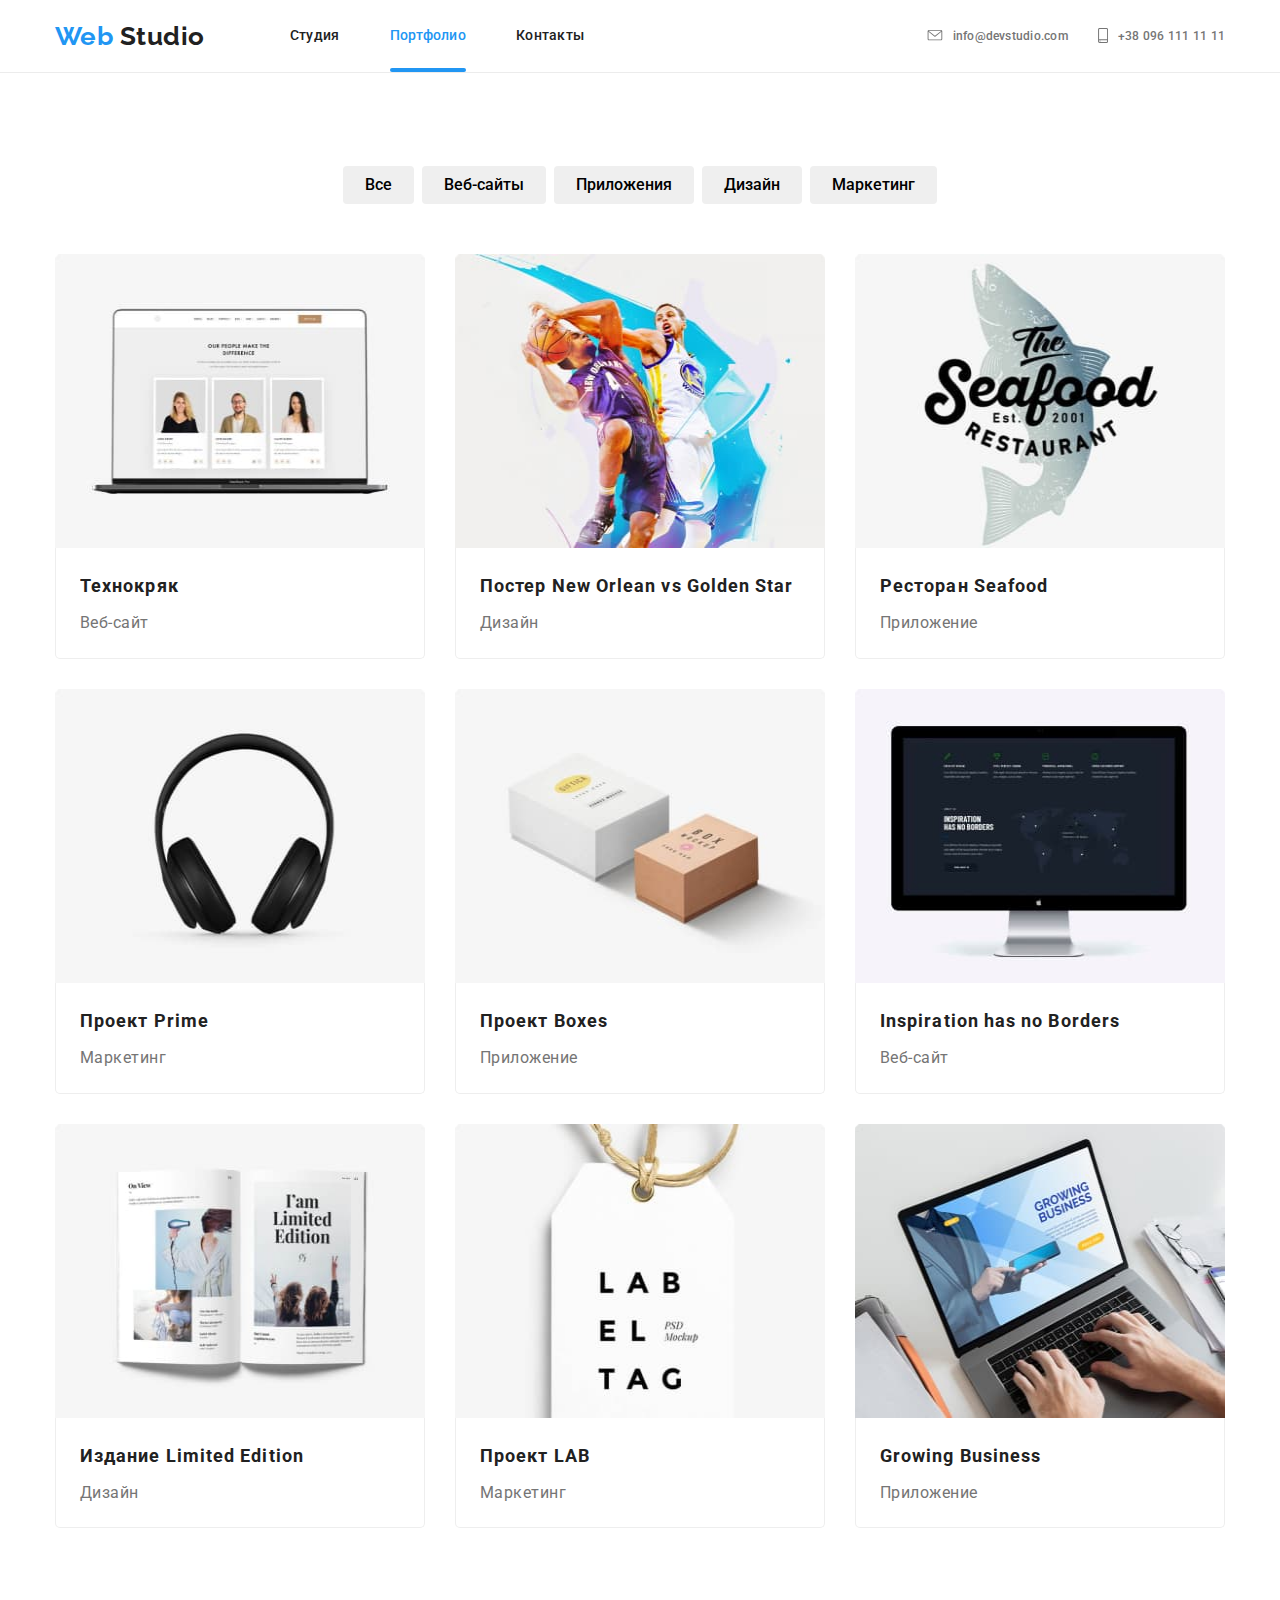
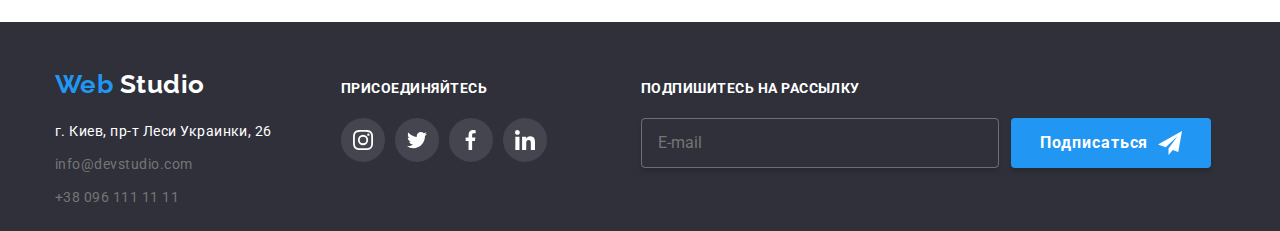
==== commit 6855b7f3: "пофиксил шапку для мобилок + парнеры - там вопрос закрыт" ====
--- a/portfolio.html
+++ b/portfolio.html
@@ -9,51 +9,49 @@
     <link rel="stylesheet" href="./css/main.min.css">
 </head>
 <body>
-    <header>
-        <div class="page-header">
-            <div class="container">
-                <nav class="nav">
-                    <a href="./index.html" class="nav-logo"><span class="first-name">Web</span><span class="last-name"> Studio</span></a>
-                    <button 
-                    type="button" 
-                    class="menu-button" 
-                    aria-expanded="false" 
-                    aria-controls="menu-container" 
-                    data-menu-button>
-                        <svg width="40" height="40" aria-label="Переключатель мобильного меню">
-                            <use class="icon-cross" href="./images/sprite.svg#nav-close"></use>
-                            <use class="icon-menu" href="./images/sprite.svg#nav-menu"></use>
-                        </svg>
-                    </button>
-                    <div class="menu-container" id="menu-container" data-menu>
-                        <nav>
-                            <ul class="nav-link">
-                                <li class="item"><a href="index.html" class="title">Студия</a></li>
-                                <li class="item"><a href="" class="title current">Портфолио</a></li>
-                                <li class="item"><a href="" class="title">Контакты</a></li>
-                            </ul>
-                        </nav>
-                        <ul class="nav-contacts">
-                            <li class="item">
-                                <a href="mailto:info@devstudio.com" class="item-link">
-                                    <svg class="item-icon mail">
-                                        <use href="./images/sprite.svg#icon-mail"></use>
-                                    </svg>   
-                                    info@devstudio.com
-                                </a>
-                            </li>
-                            <li class="item">
-                                <a href="tel:+380961111111" class="item-link">
-                                    <svg class="item-icon phone">
-                                        <use href="./images/sprite.svg#icon-phone"></use>
-                                    </svg>
-                                    +38 096 111 11 11
-                                </a>
-                            </li>
+    <header class="page-header">
+        <div class="container">
+            <nav class="nav">
+                <a href="./index.html" class="nav-logo"><span class="first-name">Web</span><span class="last-name"> Studio</span></a>
+                <button 
+                type="button" 
+                class="menu-button" 
+                aria-expanded="false" 
+                aria-controls="menu-container" 
+                data-menu-button>
+                    <svg width="40" height="40" aria-label="Переключатель мобильного меню">
+                        <use class="icon-cross" href="./images/sprite.svg#nav-close"></use>
+                        <use class="icon-menu" href="./images/sprite.svg#nav-menu"></use>
+                    </svg>
+                </button>
+                <div class="menu-container" id="menu-container" data-menu>
+                    <nav>
+                        <ul class="nav-link">
+                            <li class="item"><a href="index.html" class="title">Студия</a></li>
+                            <li class="item"><a href="" class="title current">Портфолио</a></li>
+                            <li class="item"><a href="" class="title">Контакты</a></li>
                         </ul>
-                    </div>
-                </nav>
-            </div>
+                    </nav>
+                    <ul class="nav-contacts">
+                        <li class="item">
+                            <a href="mailto:info@devstudio.com" class="item-link">
+                                <svg class="item-icon mail">
+                                    <use href="./images/sprite.svg#icon-mail"></use>
+                                </svg>   
+                                info@devstudio.com
+                            </a>
+                        </li>
+                        <li class="item">
+                            <a href="tel:+380961111111" class="item-link">
+                                <svg class="item-icon phone">
+                                    <use href="./images/sprite.svg#icon-phone"></use>
+                                </svg>
+                                +38 096 111 11 11
+                            </a>
+                        </li>
+                    </ul>
+                </div>
+            </nav>
         </div>
     </header>   
     </header>    
--- a/css/main.min.css
+++ b/css/main.min.css
@@ -1,2 +1,2 @@
-body{color:#212121;background-color:#fff;font-family:Roboto,sans-serif;letter-spacing:0.03em;font-style:normal;font-weight:400}img{display:block;max-width:100%;height:auto}.visually-hidden{position:absolute;width:1px;height:1px;margin:-1px;border:0;padding:0;clip:rect(0 0 0 0);overflow:hidden}.logo,.join,.team p,.team .title,.contacts>p{padding:0;margin:0}.container{margin-left:auto;margin-right:auto;padding-left:15px;padding-right:15px}@media screen and (min-width: 480px){.container{width:480px}}@media screen and (min-width: 768px){.container{width:768px}}@media screen and (min-width: 1170px){.container{width:1200px}}a{text-decoration:none}li{list-style-type:none}h2{text-align:center}.hidden{display:none;padding:0;margin:0;text-align:center}.nav-logo{margin-right:85px}span.first-name,span.last-name{color:#2196F3;font-family:Raleway,sans-serif;font-weight:700;font-size:26px;line-height:1.18}span.last-name{color:#212121}span.last-name.footer{color:#fff}.page-header{display:-webkit-box;display:-ms-flexbox;display:flex;position:relative;border-bottom:1px solid #ECECEC}.nav{display:-webkit-box;display:-ms-flexbox;display:flex;-webkit-box-align:center;-ms-flex-align:center;align-items:center}@media screen and (max-width: 767px){.nav{min-height:60px}}.nav-link{margin:0;padding:0}@media screen and (max-width: 767px){.nav-link{margin-bottom:60px}}@media screen and (min-width: 768px){.nav-link{display:-webkit-box;display:-ms-flexbox;display:flex;padding:0;margin:0}}@media screen and (max-width: 767px){.nav-link .item{margin-bottom:40px}.nav-link .item:last-child{margin-bottom:0px}}@media screen and (min-width: 768px){.nav-link .item+.item{margin-left:50px}}.nav-link .title{display:inline-block;color:inherit;font-weight:500;line-height:1.14;letter-spacing:0.02em;-webkit-transition:color 250ms cubic-bezier(0.4, 0, 0.2, 1);transition:color 250ms cubic-bezier(0.4, 0, 0.2, 1)}@media screen and (max-width: 767px){.nav-link .title{padding-bottom:8px;font-size:18px}}@media screen and (min-width: 768px){.nav-link .title{padding-top:28px;padding-bottom:28px;margin-bottom:0px;font-size:14px}}.nav-link .title:hover,.nav-link .title:focus{color:#2196F3}.nav-link .current{position:relative;color:#2196F3}.nav-link .current::after{content:'';position:absolute;bottom:0;left:0;width:100%;height:4px;background-color:#2196F3;border-radius:2px}.header-porfolio{border-bottom:1px solid #ECECEC}.nav-contacts{margin:0;padding:0;-webkit-box-align:center;-ms-flex-align:center;align-items:center;color:inherit;font-weight:500;line-height:1.14;letter-spacing:0.02em}@media screen and (max-width: 767px){.nav-contacts{font-size:18px}}@media screen and (min-width: 768px){.nav-contacts{display:-webkit-box;display:-ms-flexbox;display:flex;padding:0;margin:0;font-size:12px;line-height:1.17;-ms-flex-item-align:center;align-self:center}}@media screen and (max-width: 1169px){.nav-contacts{display:inline-block;-webkit-box-orient:vertical;-webkit-box-direction:normal;-ms-flex-direction:column;flex-direction:column}}@media screen and (max-width: 767px){.nav-contacts .item{margin-bottom:16px}.nav-contacts .item:last-child{margin-bottom:0px}}@media screen and (min-width: 767px) and (max-width: 1169px){.nav-contacts .item:first-child{margin-bottom:10px}}@media screen and (min-width: 1170px){.nav-contacts .item+.item{display:-webkit-box;display:-ms-flexbox;display:flex;margin-left:30px;-webkit-box-align:center;-ms-flex-align:center;align-items:center}}.nav-contacts .item-link{display:-webkit-box;display:-ms-flexbox;display:flex;-webkit-box-align:center;-ms-flex-align:center;align-items:center;color:#757575;-webkit-transition:color 250ms cubic-bezier(0.4, 0, 0.2, 1);transition:color 250ms cubic-bezier(0.4, 0, 0.2, 1)}@media screen and (max-width: 767px){.nav-contacts .item-link{display:-webkit-inline-box;display:-ms-inline-flexbox;display:inline-flex}}.item-icon{margin-right:10px}.item-icon.mail{display:-webkit-box;display:-ms-flexbox;display:flex;width:16px;height:11px;-webkit-transition:fill 250ms cubic-bezier(0.4, 0, 0.2, 1);transition:fill 250ms cubic-bezier(0.4, 0, 0.2, 1);fill:#757575}.item-icon.phone{display:-webkit-box;display:-ms-flexbox;display:flex;width:10px;height:15px;-webkit-transition:fill 250ms cubic-bezier(0.4, 0, 0.2, 1);transition:fill 250ms cubic-bezier(0.4, 0, 0.2, 1);fill:#757575}.nav-contacts .item-link:hover,.nav-contacts .item-link:focus{color:#2196F3;fill:#2196F3}.nav-contacts .item-link:hover>.mail,.nav-contacts .item-link:focus>.mail{fill:#2196F3}.nav-contacts .item-link:hover>.phone,.nav-contacts .item-link:focus>.phone{fill:#2196F3}.menu-button{display:-webkit-inline-box;display:-ms-inline-flexbox;display:inline-flex;margin:0;margin-left:auto;padding:0px;border:none;background-color:transparent;-webkit-transition:fill 250ms cubic-bezier(0.4, 0, 0.2, 1);transition:fill 250ms cubic-bezier(0.4, 0, 0.2, 1)}.menu-button .icon-cross{display:none}.menu-button.is-open .icon-cross{display:block}.menu-button.is-open .icon-menu{display:none}.menu-button:hover,.menu-button :focus{fill:#2196F3}@media screen and (min-width: 768px){.menu-button{display:none}}.menu-container{font-size:20px}@media screen and (max-width: 767px){.menu-container{display:none;position:absolute;top:100%;left:0;width:100%;padding:60px 0px;text-align:center;background-color:#fff;border-top:1px solid #ECECEC;border-bottom:1px solid #ECECEC;-webkit-box-shadow:0px 1px 3px rgba(0,0,0,0.16),0px 2px 4px rgba(0,0,0,0.08),0px 4px 8px rgba(0,0,0,0.04);box-shadow:0px 1px 3px rgba(0,0,0,0.16),0px 2px 4px rgba(0,0,0,0.08),0px 4px 8px rgba(0,0,0,0.04)}.menu-container.is-open{display:block}}@media screen and (min-width: 768px){.menu-container{display:-webkit-box;display:-ms-flexbox;display:flex;-webkit-box-pack:justify;-ms-flex-pack:justify;justify-content:space-between;-webkit-box-flex:1;-ms-flex-positive:1;flex-grow:1;padding:0}}.hero{margin-left:auto;margin-right:auto;text-align:center;background-image:-webkit-gradient(linear, left top, left bottom, from(rgba(47,48,58,0.8)), to(rgba(47,48,58,0.8))),url(../images/Hero.jpg);background-image:linear-gradient(rgba(47,48,58,0.8), rgba(47,48,58,0.8)),url(../images/Hero.jpg);background-repeat:no-repeat;background-position:center}@media screen and (min-width: 480px){.hero{padding-top:118px;padding-bottom:118px;height:400px;max-width:480px}}@media screen and (min-width: 768px){.hero{padding-top:118px;padding-bottom:118px;height:400px;max-width:768px}}@media screen and (min-width: 1170px){.hero{padding-top:200px;padding-bottom:200px;height:600px;max-width:1600px}}.hero .title{margin:0;margin-bottom:30px;margin-left:auto;margin-right:auto;-ms-flex-line-pack:center;align-content:center;color:#fff;font-weight:900;letter-spacing:0.06em;text-transform:uppercase}@media screen and (min-width: 480px){.hero .title{width:360px;font-size:26px;line-height:1.62}}@media screen and (min-width: 768px){.hero .title{width:360px;font-size:26px;line-height:1.62}}@media screen and (min-width: 1170px){.hero .title{width:696px;font-size:44px;line-height:1.36}}.hero .link{display:inline-block;margin-bottom:0px;padding:10px 32px;cursor:pointer;background-color:#2196F3;border-radius:4px;color:#fff;font-weight:700;font-size:16px;line-height:1.88;letter-spacing:0.06em;min-width:200px;border:none}.backdrop{position:fixed;top:0;left:0;width:100%;height:100%;background-color:rgba(0,0,0,0.2);-webkit-transition:opacity 250ms cubic-bezier(0.4, 0, 0.2, 1);transition:opacity 250ms cubic-bezier(0.4, 0, 0.2, 1)}.backdrop.is-hidden{opacity:0;pointer-events:none}.backdrop.is-hidden.modal{-webkit-transform:translate(-50%, -50%) scale(1.1);transform:translate(-50%, -50%) scale(1.1)}.modal{position:relative;top:50%;left:50%;padding:40px;width:528px;background-color:#fff;border-radius:4px;-webkit-box-shadow:0px 2px 1px rgba(0,0,0,0.2),0px 1px 1px rgba(0,0,0,0.14),0px 1px 3px rgba(0,0,0,0.12);box-shadow:0px 2px 1px rgba(0,0,0,0.2),0px 1px 1px rgba(0,0,0,0.14),0px 1px 3px rgba(0,0,0,0.12);text-align:center;-webkit-transform:translate(-50%, -50%) scale(1);transform:translate(-50%, -50%) scale(1);-webkit-transition:-webkit-transform 250ms cubic-bezier(0.4, 0, 0.2, 1);transition:-webkit-transform 250ms cubic-bezier(0.4, 0, 0.2, 1);transition:transform 250ms cubic-bezier(0.4, 0, 0.2, 1);transition:transform 250ms cubic-bezier(0.4, 0, 0.2, 1), -webkit-transform 250ms cubic-bezier(0.4, 0, 0.2, 1)}.modal-button{position:absolute;top:0;right:0;-webkit-transform:translate(-8px, 8px);transform:translate(-8px, 8px);display:-webkit-box;display:-ms-flexbox;display:flex;width:30px;height:30px;background-color:#fff;border-radius:50%;-webkit-box-pack:center;-ms-flex-pack:center;justify-content:center;-webkit-box-align:center;-ms-flex-align:center;align-items:center;outline:none;border:1px solid rgba(0,0,0,0.1);cursor:pointer}.modal-close{display:-webkit-box;display:-ms-flexbox;display:flex;width:11px;height:11px}.form-call{display:block;font-size:20px;line-height:23px}.form-list{margin:0;padding:0}.form-list__item{margin-top:28px;display:block}.form-list__item.first{margin-top:30px}.form-list__item-text{position:absolute;top:50%;left:42px;-webkit-transform:translateY(-50%);transform:translateY(-50%);-webkit-transition:-webkit-transform 250ms cubic-bezier(0.4, 0, 0.2, 1);transition:-webkit-transform 250ms cubic-bezier(0.4, 0, 0.2, 1);transition:transform 250ms cubic-bezier(0.4, 0, 0.2, 1);transition:transform 250ms cubic-bezier(0.4, 0, 0.2, 1), -webkit-transform 250ms cubic-bezier(0.4, 0, 0.2, 1)}.form-list__item-colomn{padding-left:42px;width:100%;height:40px;border:1px solid rgba(33,33,33,0.2);border-radius:4px;outline:none}.form-list__item-colomn.comments{resize:none;display:block;padding:12px 16px;width:100%;height:120px}.form-list__item-label{position:relative;font-size:14px;line-height:1.14;letter-spacing:0.01em;color:#757575;outline:none}.form-list__item-label:focus-within>.form-list__item-image{fill:#2196F3}.form-list__item-label:focus-within>.form-list__item-colomn{border-color:#2196F3}.form-list__item-label:focus-within>.form-list__item-text,.form-list__item-label .form-list__item-colomn:not(:placeholder-shown)+.form-list__item-text{-webkit-transform:translate(-26px, -36px);transform:translate(-26px, -36px);font-size:12px;color:#2196F3}.form-list__item-label:focus-within>.comments-text,.form-list__item-label textarea:not(:placeholder-shown)+.comments-text{-webkit-transform:translateY(-28px);transform:translateY(-28px);font-size:12px;color:#2196F3}textarea,input{-webkit-transition:border-color 250ms cubic-bezier(0.4, 0, 0.2, 1);transition:border-color 250ms cubic-bezier(0.4, 0, 0.2, 1)}.comments-text{position:absolute;top:12px;left:16px;-webkit-transition:-webkit-transform 250ms cubic-bezier(0.4, 0, 0.2, 1);transition:-webkit-transform 250ms cubic-bezier(0.4, 0, 0.2, 1);transition:transform 250ms cubic-bezier(0.4, 0, 0.2, 1);transition:transform 250ms cubic-bezier(0.4, 0, 0.2, 1), -webkit-transform 250ms cubic-bezier(0.4, 0, 0.2, 1)}.form-mailing{margin-top:20px}.form-mailing__label{display:-webkit-inline-box;display:-ms-inline-flexbox;display:inline-flex;-webkit-box-align:center;-ms-flex-align:center;align-items:center;-webkit-box-pack:center;-ms-flex-pack:center;justify-content:center}.form-mailing__label-link{color:#2196F3;-webkit-text-decoration-line:underline;text-decoration-line:underline}.form-mailing__label-confirm{margin:0;padding:0;font-size:14px;line-height:1.71;color:#757575}.form-list__item-image{position:absolute;width:18px;height:18px;top:50%;left:16px;-webkit-transform:translateY(-50%);transform:translateY(-50%)}.checkbox{margin-right:9px;position:absolute;width:1px;height:1px;margin:-1px}.checkbox-icon{display:block;margin-right:8px;width:15px;height:15px;border:2px solid #212121;border-radius:4px;-webkit-transition:opacity 250ms cubic-bezier(0.4, 0, 0.2, 1);transition:opacity 250ms cubic-bezier(0.4, 0, 0.2, 1)}.checkbox:checked+.checkbox-icon{background-color:#2196F3;background-image:url(../images/icon-check.svg);background-size:contain;background-origin:border-box;border-color:#2196F3}.button-send{display:inline-block;margin-top:30px;width:200px;height:50px;font-size:16px;line-height:1.87;font-weight:700;letter-spacing:0.06em;color:#fff;background:#2196F3;-webkit-box-shadow:0px 4px 4px rgba(0,0,0,0.15);box-shadow:0px 4px 4px rgba(0,0,0,0.15);border-radius:4px;border:none;cursor:pointer}.title-section{padding:0;margin:0;margin-left:auto;margin-right:auto;font-weight:700;line-height:1.17;text-align:center}@media screen and (max-width: 1169px){.title-section{margin-bottom:30px;font-size:28px}}@media screen and (min-width: 1170px){.title-section{margin-bottom:50px;font-size:36px}}.advantages{padding:0;margin:0;-webkit-box-align:center;-ms-flex-align:center;align-items:center}@media screen and (max-width: 767px){.advantages{padding-top:60px;padding-bottom:60px}}@media screen and (min-width: 768px){.advantages{display:-webkit-box;display:-ms-flexbox;display:flex;-ms-flex-wrap:wrap;flex-wrap:wrap;padding-top:60px;padding-bottom:60px}}@media screen and (min-width: 1170px){.advantages{display:-webkit-box;display:-ms-flexbox;display:flex;padding-top:94px;padding-bottom:94px}}.advantages-background{display:-webkit-box;display:-ms-flexbox;display:flex;margin-bottom:30px;height:120px;background-color:#F5F4FA;border-radius:4px;-webkit-box-pack:center;-ms-flex-pack:center;justify-content:center;-webkit-box-align:center;-ms-flex-align:center;align-items:center}@media screen and (min-width: 480px){.advantages-background{width:450px}}@media screen and (min-width: 768px){.advantages-background{width:354px}}@media screen and (min-width: 1170px){.advantages-background{width:270px}}.advantages-sprite{display:-webkit-box;display:-ms-flexbox;display:flex;width:70px;height:70px}.advantages-title{font-weight:700;font-size:14px;line-height:1.14;text-transform:uppercase;margin:0;margin-bottom:10px;height:16px}@media screen and (max-width: 767px){.advantages-title{text-align:center}}.advantages-description{margin:0;color:#757575;font-size:14px;line-height:1.71;margin-bottom:0px;letter-spacing:0.03em}@media screen and (min-width: 480px){.advantages-description{text-align:left;width:450px}}@media screen and (min-width: 768px){.advantages-description{width:354px;height:75px}}@media screen and (max-width: 1169px){.advantages-description{margin-bottom:30px}}@media screen and (min-width: 1170px){.advantages-description{width:270px}}@media screen and (min-width: 768px){.advantages-element,.benefit-item{margin-right:30px;text-align:left}}@media screen and (min-width: 768px){.advantages-element:nth-child(2n),.benefit-item:nth-child(2n){margin-right:0px}}@media screen and (min-width: 1170px){.advantages-element:nth-child(2n),.benefit-item:nth-child(2n){margin-right:30px}}.advantages-element:last-child,.benefit-item:last-child{margin-right:0px}@media screen and (min-width: 480px){.advantages-element:last-child>.advantages-description,.benefit-item:last-child>.advantages-description{margin-bottom:0px}}@media screen and (min-width: 768px){.advantages-element:nth-child(n+3)>.advantages-description,.benefit-item:nth-child(n+3)>.advantages-description{margin-bottom:0px}}@media screen and (max-width: 1169px){.advantages-element:nth-child(n+3)>.advantages-description,.benefit-item:nth-child(n+3)>.advantages-description{height:50px}}.benefit-item{position:relative}.employment{padding-top:94px;padding-bottom:94px;margin-bottom:94px}.employment-section{padding-top:94px;padding-bottom:94px;border-top:1px solid #ECECEC}@media screen and (max-width: 1169px){.employment-section{display:none}}@media screen and (min-width: 1170px){.employment-section{display:block}}.benefit{display:-webkit-box;display:-ms-flexbox;display:flex;padding:0;margin:0}.benefit-item img{display:block;margin-bottom:0px;border-radius:4px;height:294px}.benefit-item .capabilities{padding:0;margin:0;position:absolute;bottom:0;display:block;padding:27px 80px;width:370px;color:#fff;font-weight:700;font-size:14px;line-height:1.14;height:70px;text-align:center;text-transform:uppercase;background-color:rgba(47,48,58,0.8);border-radius:0px 0px 4px 4px}.team{background-color:#F5F4FA}.team-flex{margin:0;padding:0}@media screen and (min-width: 768px){.team-flex{display:-webkit-box;display:-ms-flexbox;display:flex;-ms-flex-wrap:wrap;flex-wrap:wrap}}.team-flex .title{font-weight:500;font-size:16px;line-height:1.19;text-align:center;margin-bottom:10px}.team-flex-photo{margin-bottom:30px;display:block;height:260px}@media screen and (max-width: 1169px){.employment-team{padding-top:60px;padding-bottom:60px}}@media screen and (min-width: 1170px){.employment-team{padding-top:94px;padding-bottom:94px}}.team-flex-item{background-color:#fff;-webkit-box-shadow:0px 2px 1px rgba(0,0,0,0.2),0px 1px 1px rgba(0,0,0,0.14),0px 1px 3px rgba(0,0,0,0.12);box-shadow:0px 2px 1px rgba(0,0,0,0.2),0px 1px 1px rgba(0,0,0,0.14),0px 1px 3px rgba(0,0,0,0.12);border-radius:4px;overflow:hidden}@media screen and (max-width: 767px){.team-flex-item:last-child{margin-bottom:0px}}@media screen and (min-width: 768px) and (max-width: 1169px){.team-flex-item{width:354px;margin-right:30px}.team-flex-item:nth-child(even){margin-right:0px}.team-flex-item:nth-last-child(-n+2){margin-bottom:0px}}@media screen and (max-width: 1169px){.team-flex-item{margin-bottom:30px}}@media screen and (min-width: 1170px){.team-flex-item{width:calc((100% - 90px) / 4);margin-right:30px;padding-bottom:24px}.team-flex-item:last-child{margin-right:0px}}.team-flex-item p{color:#757575;font-size:16px;line-height:1.19;text-align:center;margin-bottom:16px}.social-links{display:-webkit-box;display:-ms-flexbox;display:flex;margin-right:auto;margin-left:auto;width:206px;height:44px;padding:0;margin-bottom:24px}.social-links .link{display:-webkit-box;display:-ms-flexbox;display:flex;-webkit-box-align:center;-ms-flex-align:center;align-items:center;width:44px;height:44px;border-radius:50%;background-size:20px;background-repeat:no-repeat;background-position:center;-webkit-transition:background-color 250ms cubic-bezier(0.4, 0, 0.2, 1);transition:background-color 250ms cubic-bezier(0.4, 0, 0.2, 1)}.social-links .link:hover>.link-icon,.social-links .link:focus>.link-icon{fill:#fff}.social-links .link:hover,.social-links .link:focus{background-color:#2196F3}.social-links>li{margin-right:10px}.social-links>li:last-child{margin-right:0px}.social-links .link-icon{display:inline-block;fill:#AFB1B8;-webkit-transition:fill 250ms cubic-bezier(0.4, 0, 0.2, 1);transition:fill 250ms cubic-bezier(0.4, 0, 0.2, 1)}@media screen and (max-width: 1169px){.employment-partners{padding-top:60px;padding-bottom:60px}}@media screen and (min-width: 1170px){.employment-partners{padding-top:94px;padding-bottom:94px}}.partners{margin:0;padding:0;display:-webkit-box;display:-ms-flexbox;display:flex}@media screen and (max-width: 1169px){.partners{-ms-flex-wrap:wrap;flex-wrap:wrap}}@media screen and (min-width: 1170px){.partners{-webkit-box-pack:justify;-ms-flex-pack:justify;justify-content:space-between}}.partners-image{display:-webkit-box;display:-ms-flexbox;display:flex}@media screen and (max-width: 767px){.partners-image:nth-child(2n){margin-right:0px}.partners-image:nth-last-child(-n+2){margin-bottom:0px}}@media screen and (max-width: 1169px){.partners-image{margin-right:30px;margin-bottom:30px}}@media screen and (min-width: 767px){.partners-image:nth-last-child(-n+3){margin-bottom:0px}.partners-image:nth-child(3n+0){margin-right:0px}}.partners-logo{display:block;fill:#AFB1B8;-webkit-transition:fill 250ms cubic-bezier(0.4, 0, 0.2, 1);transition:fill 250ms cubic-bezier(0.4, 0, 0.2, 1)}.partners-link{display:-webkit-box;display:-ms-flexbox;display:flex;height:90px;border:1px solid #AFB1B8;border-radius:4px;-webkit-box-pack:center;-ms-flex-pack:center;justify-content:center;-webkit-box-align:center;-ms-flex-align:center;align-items:center;-webkit-transition:border 250ms cubic-bezier(0.4, 0, 0.2, 1);transition:border 250ms cubic-bezier(0.4, 0, 0.2, 1)}@media screen and (min-width: 480px){.partners-link{width:210px}}@media screen and (min-width: 768px){.partners-link{width:226px}}@media screen and (min-width: 1170px){.partners-link{width:170px}}.partners-link:hover,.partners-link:focus{border:1px solid #2196F3}.partners-link:hover>.partners-logo,.partners-link:focus>.partners-logo{fill:#2196F3}@media screen and (min-width: 480px){.filtres{padding-bottom:40px}}@media screen and (max-width: 1169px){.filtres{padding-top:60px}}@media screen and (min-width: 768px){.filtres{padding-bottom:30px}}@media screen and (min-width: 1170px){.filtres{padding-top:93px;padding-bottom:50px}}.filtres-resources{display:-webkit-box;display:-ms-flexbox;display:flex;margin:0;padding:0}@media screen and (max-width: 767px){.filtres-resources{-ms-flex-wrap:wrap;flex-wrap:wrap;-webkit-box-pack:start;-ms-flex-pack:start;justify-content:start}}@media screen and (min-width: 768px){.filtres-resources{-webkit-box-pack:center;-ms-flex-pack:center;justify-content:center}}.filtres-resources-button{margin-right:8px}@media screen and (max-width: 767px){.filtres-resources-button:nth-child(-n+3){margin-bottom:15px}}.filtres-resources-button:last-child{margin-right:0px}.filtres-resources button{padding:6px 22px;font-weight:500;font-size:16px;line-height:1.63;text-align:center;border:none;border-radius:4px;-webkit-transition:color 250ms cubic-bezier(0.4, 0, 0.2, 1),background-color 250ms cubic-bezier(0.4, 0, 0.2, 1),-webkit-box-shadow 250ms cubic-bezier(0.4, 0, 0.2, 1);transition:color 250ms cubic-bezier(0.4, 0, 0.2, 1),background-color 250ms cubic-bezier(0.4, 0, 0.2, 1),-webkit-box-shadow 250ms cubic-bezier(0.4, 0, 0.2, 1);transition:color 250ms cubic-bezier(0.4, 0, 0.2, 1),background-color 250ms cubic-bezier(0.4, 0, 0.2, 1),box-shadow 250ms cubic-bezier(0.4, 0, 0.2, 1);transition:color 250ms cubic-bezier(0.4, 0, 0.2, 1),background-color 250ms cubic-bezier(0.4, 0, 0.2, 1),box-shadow 250ms cubic-bezier(0.4, 0, 0.2, 1),-webkit-box-shadow 250ms cubic-bezier(0.4, 0, 0.2, 1)}.filtres-resources button:hover,.filtres-resources button:focus{color:#fff;background-color:#2196F3;-webkit-box-shadow:0px 2px 2px rgba(0,0,0,0.12),0px 1px 2px rgba(0,0,0,0.08),0px 3px 1px rgba(0,0,0,0.1);box-shadow:0px 2px 2px rgba(0,0,0,0.12),0px 1px 2px rgba(0,0,0,0.08),0px 3px 1px rgba(0,0,0,0.1)}@media screen and (max-width: 1169px){.works{padding-bottom:60px}}@media screen and (min-width: 1170px){.works{padding-bottom:94px}}.portfolio{padding:0;margin:0}@media screen and (min-width: 768px){.portfolio{display:-webkit-box;display:-ms-flexbox;display:flex;-ms-flex-wrap:wrap;flex-wrap:wrap}}.portfolio img{margin-bottom:0px}@media screen and (min-width: 480px){.portfolio img{width:450px;height:294px}}@media screen and (min-width: 768px){.portfolio img{width:294px}}@media screen and (max-width: 1169px){.portfolio img{height:404px}}@media screen and (min-width: 1170px){.portfolio img{width:370px}}.portfolio-image{position:relative;display:-webkit-box;display:-ms-flexbox;display:flex;overflow:hidden}.portfolio .text{position:absolute;padding:0px 24px;margin:0;display:-webkit-box;display:-ms-flexbox;display:flex;-webkit-box-align:center;-ms-flex-align:center;align-items:center;color:#fff;background-color:rgba(33,150,243,0.9);width:370px;height:294px;font-size:18px;line-height:1.56;-webkit-transform:translate(0, 100%);transform:translate(0, 100%);-webkit-transition:-webkit-transform 250ms cubic-bezier(0.4, 0, 0.2, 1);transition:-webkit-transform 250ms cubic-bezier(0.4, 0, 0.2, 1);transition:transform 250ms cubic-bezier(0.4, 0, 0.2, 1);transition:transform 250ms cubic-bezier(0.4, 0, 0.2, 1), -webkit-transform 250ms cubic-bezier(0.4, 0, 0.2, 1)}@media screen and (min-width: 768px){.portfolio-links{width:calc((100% - 30px * 1) / 2)}}@media screen and (min-width: 1170px){.portfolio-links{width:calc((100% - 30px * 2) / 3);margin-right:30px;margin-top:30px}.portfolio-links:nth-child(3n){margin-right:0px}.portfolio-links:nth-child(-n+3){margin-top:0px}}.portfolio-elements{border-top-right-radius:5px;border-top-left-radius:5px;overflow:hidden;-webkit-transition:-webkit-box-shadow 250ms 250ms cubic-bezier(0.4, 0, 0.2, 1);transition:-webkit-box-shadow 250ms 250ms cubic-bezier(0.4, 0, 0.2, 1);transition:box-shadow 250ms 250ms cubic-bezier(0.4, 0, 0.2, 1);transition:box-shadow 250ms 250ms cubic-bezier(0.4, 0, 0.2, 1), -webkit-box-shadow 250ms 250ms cubic-bezier(0.4, 0, 0.2, 1)}.portfolio-elements:hover,.portfolio-elements:focus{-webkit-box-shadow:1px 4px 6px rgba(0,0,0,0.16),0px 4px 4px rgba(0,0,0,0.06),0px 1px 1px rgba(0,0,0,0.12);box-shadow:1px 4px 6px rgba(0,0,0,0.16),0px 4px 4px rgba(0,0,0,0.06),0px 1px 1px rgba(0,0,0,0.12)}.portfolio-elements:hover .text,.portfolio-elements:focus .text{-webkit-transform:translate(0, 0);transform:translate(0, 0)}.portfolio-elements,.portfolio-elements>img{display:block;margin-right:0px}.portfolio-card{border:1px solid #EEEEEE;border-top:transparent;border-bottom-right-radius:5px;border-bottom-left-radius:5px;padding:20px 24px}.portfolio-card h2{color:#212121;font-weight:700;font-size:18px;line-height:2;letter-spacing:0.06em;text-align:left;margin:0;padding:0}.portfolio-card .product{color:#757575;font-size:16px;line-height:1.86;text-align:left;margin-top:4px;margin-bottom:0px}footer{background-color:#2F303A;padding-bottom:21px}.container-footer{margin-bottom:0px}.contacts>ul{padding:0;margin:0}.contacts>p{margin-bottom:9px;color:#fff;font-size:14px;line-height:1.71;font-style:normal}.contacts a{display:block;margin-top:0px;color:#757575;font-size:14px;line-height:1.71;font-style:normal}.contacts li:first-child{margin-bottom:9px}.footer-logo{display:block;margin-bottom:10px}.footer-flex{display:-webkit-box;display:-ms-flexbox;display:flex;-webkit-box-align:baseline;-ms-flex-align:baseline;align-items:baseline}.footer-flex-block{margin-top:60px;margin-bottom:60px}.footer-links{margin-top:21px;fill:#fff}.footer-links .link{background-color:rgba(255,255,255,0.1)}.footer-links .link-icon{fill:#fff}.join{margin-bottom:0px;color:#fff;font-weight:700;font-size:14px;line-height:1.14;text-transform:uppercase;text-align:left}.subscribe{margin-top:57px;margin-left:94px}.subscribe-urge{color:#fff;font-size:14px;line-height:1.14;font-weight:700;text-transform:uppercase}.subscribe-form{display:-webkit-box;display:-ms-flexbox;display:flex;padding:0;margin-top:20px}.subscribe-form__field-input{padding-left:12px;width:358px;height:50px;color:rgba(255,255,255,0.6);font-size:16px;line-height:1.87;background-color:transparent;border:1px solid rgba(255,255,255,0.3);-webkit-box-shadow:0px 4px 4px rgba(0,0,0,0.15);box-shadow:0px 4px 4px rgba(0,0,0,0.15);border-radius:4px}.developers{color:rgba(255,255,255,0.4);font-size:12px;line-height:2;text-align:center;margin-top:18px;margin-bottom:0;padding-top:18px;border-top:1px solid rgba(255,255,255,0.1)}.submit{display:-webkit-box;display:-ms-flexbox;display:flex;-webkit-box-align:center;-ms-flex-align:center;align-items:center;padding-left:29px;margin-left:12px;width:200px;height:50px;font-weight:bold;font-size:16px;line-height:1.87;letter-spacing:0.06em;color:#fff;background-color:#2196F3;border:none;-webkit-box-shadow:0px 4px 4px rgba(0,0,0,0.15);box-shadow:0px 4px 4px rgba(0,0,0,0.15);border-radius:4px}.submit-svg{margin-left:10px;width:24px;height:24px}.network{margin-left:69px}
+body{color:#212121;background-color:#fff;font-family:Roboto,sans-serif;letter-spacing:0.03em;font-style:normal;font-weight:400}img{display:block;max-width:100%;height:auto}.visually-hidden{position:absolute;width:1px;height:1px;margin:-1px;border:0;padding:0;clip:rect(0 0 0 0);overflow:hidden}.logo,.join,.team p,.team .title,.contacts>p{padding:0;margin:0}.container{margin-left:auto;margin-right:auto;padding-left:15px;padding-right:15px;width:100%}@media screen and (min-width: 480px){.container{width:480px}}@media screen and (min-width: 768px){.container{width:768px}}@media screen and (min-width: 1170px){.container{width:1200px}}a{text-decoration:none}li{list-style-type:none}h2{text-align:center}.hidden{display:none;padding:0;margin:0;text-align:center}@media screen and (min-width: 768px){.nav-logo{margin-right:85px}}span.first-name,span.last-name{color:#2196F3;font-family:Raleway,sans-serif;font-weight:700;font-size:26px;line-height:1.18}span.last-name{color:#212121}span.last-name.footer{color:#fff}.page-header{display:-webkit-box;display:-ms-flexbox;display:flex;position:relative;border-bottom:1px solid #ECECEC}.nav{display:-webkit-box;display:-ms-flexbox;display:flex;-webkit-box-align:center;-ms-flex-align:center;align-items:center}@media screen and (max-width: 767px){.nav{min-height:60px;-webkit-box-pack:justify;-ms-flex-pack:justify;justify-content:space-between}}.nav-link{margin:0;padding:0}@media screen and (max-width: 767px){.nav-link{margin-bottom:60px}}@media screen and (min-width: 768px){.nav-link{display:-webkit-box;display:-ms-flexbox;display:flex;padding:0;margin:0}}@media screen and (max-width: 767px){.nav-link .item{margin-bottom:40px}.nav-link .item:last-child{margin-bottom:0px}}@media screen and (min-width: 768px){.nav-link .item+.item{margin-left:50px}}.nav-link .title{display:inline-block;color:inherit;font-weight:500;line-height:1.14;letter-spacing:0.02em;-webkit-transition:color 250ms cubic-bezier(0.4, 0, 0.2, 1);transition:color 250ms cubic-bezier(0.4, 0, 0.2, 1)}@media screen and (max-width: 767px){.nav-link .title{padding-bottom:8px;font-size:18px}}@media screen and (min-width: 768px){.nav-link .title{padding-top:28px;padding-bottom:28px;margin-bottom:0px;font-size:14px}}.nav-link .title:hover,.nav-link .title:focus{color:#2196F3}.nav-link .current{position:relative;color:#2196F3}.nav-link .current::after{content:'';position:absolute;bottom:0;left:0;width:100%;height:4px;background-color:#2196F3;border-radius:2px}.header-porfolio{border-bottom:1px solid #ECECEC}.nav-contacts{margin:0;padding:0;-webkit-box-align:center;-ms-flex-align:center;align-items:center;color:inherit;font-weight:500;line-height:1.14;letter-spacing:0.02em}@media screen and (max-width: 767px){.nav-contacts{font-size:18px}}@media screen and (min-width: 768px){.nav-contacts{display:-webkit-box;display:-ms-flexbox;display:flex;padding:0;margin:0;font-size:12px;line-height:1.17;-ms-flex-item-align:center;align-self:center}}@media screen and (max-width: 1169px){.nav-contacts{display:inline-block;-webkit-box-orient:vertical;-webkit-box-direction:normal;-ms-flex-direction:column;flex-direction:column}}@media screen and (max-width: 767px){.nav-contacts .item{margin-bottom:16px}.nav-contacts .item:last-child{margin-bottom:0px}}@media screen and (min-width: 767px) and (max-width: 1169px){.nav-contacts .item:first-child{margin-bottom:10px}}@media screen and (min-width: 1170px){.nav-contacts .item+.item{display:-webkit-box;display:-ms-flexbox;display:flex;margin-left:30px;-webkit-box-align:center;-ms-flex-align:center;align-items:center}}.nav-contacts .item-link{display:-webkit-box;display:-ms-flexbox;display:flex;-webkit-box-align:center;-ms-flex-align:center;align-items:center;color:#757575;-webkit-transition:color 250ms cubic-bezier(0.4, 0, 0.2, 1);transition:color 250ms cubic-bezier(0.4, 0, 0.2, 1)}@media screen and (max-width: 767px){.nav-contacts .item-link{display:-webkit-inline-box;display:-ms-inline-flexbox;display:inline-flex}}.item-icon{margin-right:10px}.item-icon.mail{display:-webkit-box;display:-ms-flexbox;display:flex;width:16px;height:11px;-webkit-transition:fill 250ms cubic-bezier(0.4, 0, 0.2, 1);transition:fill 250ms cubic-bezier(0.4, 0, 0.2, 1);fill:#757575}.item-icon.phone{display:-webkit-box;display:-ms-flexbox;display:flex;width:10px;height:15px;-webkit-transition:fill 250ms cubic-bezier(0.4, 0, 0.2, 1);transition:fill 250ms cubic-bezier(0.4, 0, 0.2, 1);fill:#757575}.nav-contacts .item-link:hover,.nav-contacts .item-link:focus{color:#2196F3;fill:#2196F3}.nav-contacts .item-link:hover>.mail,.nav-contacts .item-link:focus>.mail{fill:#2196F3}.nav-contacts .item-link:hover>.phone,.nav-contacts .item-link:focus>.phone{fill:#2196F3}.menu-button{display:-webkit-inline-box;display:-ms-inline-flexbox;display:inline-flex;margin:0;margin-left:auto;padding:0px;border:none;background-color:transparent;-webkit-transition:fill 250ms cubic-bezier(0.4, 0, 0.2, 1);transition:fill 250ms cubic-bezier(0.4, 0, 0.2, 1)}.menu-button .icon-cross{display:none}.menu-button.is-open .icon-cross{display:block}.menu-button.is-open .icon-menu{display:none}.menu-button:hover,.menu-button :focus{fill:#2196F3}@media screen and (min-width: 768px){.menu-button{display:none}}.menu-container{font-size:20px}@media screen and (max-width: 767px){.menu-container{display:none;position:absolute;top:100%;left:0;width:100%;padding:60px 0px;text-align:center;background-color:#fff;border-top:1px solid #ECECEC;border-bottom:1px solid #ECECEC;-webkit-box-shadow:0px 1px 3px rgba(0,0,0,0.16),0px 2px 4px rgba(0,0,0,0.08),0px 4px 8px rgba(0,0,0,0.04);box-shadow:0px 1px 3px rgba(0,0,0,0.16),0px 2px 4px rgba(0,0,0,0.08),0px 4px 8px rgba(0,0,0,0.04);z-index:1}.menu-container.is-open{display:block}}@media screen and (min-width: 768px){.menu-container{display:-webkit-box;display:-ms-flexbox;display:flex;-webkit-box-pack:justify;-ms-flex-pack:justify;justify-content:space-between;-webkit-box-flex:1;-ms-flex-positive:1;flex-grow:1;padding:0}}.hero{margin-left:auto;margin-right:auto;text-align:center;background-image:-webkit-gradient(linear, left top, left bottom, from(rgba(47,48,58,0.8)), to(rgba(47,48,58,0.8))),url(../images/Hero.jpg);background-image:linear-gradient(rgba(47,48,58,0.8), rgba(47,48,58,0.8)),url(../images/Hero.jpg);background-repeat:no-repeat;background-position:center}@media screen and (min-width: 480px){.hero{padding-top:118px;padding-bottom:118px;height:400px;max-width:480px}}@media screen and (min-width: 768px){.hero{padding-top:118px;padding-bottom:118px;height:400px;max-width:768px}}@media screen and (min-width: 1170px){.hero{padding-top:200px;padding-bottom:200px;height:600px;max-width:1600px}}.hero .title{margin:0;margin-bottom:30px;margin-left:auto;margin-right:auto;-ms-flex-line-pack:center;align-content:center;color:#fff;font-weight:900;letter-spacing:0.06em;text-transform:uppercase}@media screen and (min-width: 480px){.hero .title{width:360px;font-size:26px;line-height:1.62}}@media screen and (min-width: 768px){.hero .title{width:360px;font-size:26px;line-height:1.62}}@media screen and (min-width: 1170px){.hero .title{width:696px;font-size:44px;line-height:1.36}}.hero .link{display:inline-block;margin-bottom:0px;padding:10px 32px;cursor:pointer;background-color:#2196F3;border-radius:4px;color:#fff;font-weight:700;font-size:16px;line-height:1.88;letter-spacing:0.06em;min-width:200px;border:none}.backdrop{position:fixed;top:0;left:0;width:100%;height:100%;background-color:rgba(0,0,0,0.2);-webkit-transition:opacity 250ms cubic-bezier(0.4, 0, 0.2, 1);transition:opacity 250ms cubic-bezier(0.4, 0, 0.2, 1)}.backdrop.is-hidden{opacity:0;pointer-events:none}.backdrop.is-hidden.modal{-webkit-transform:translate(-50%, -50%) scale(1.1);transform:translate(-50%, -50%) scale(1.1)}.modal{position:relative;top:50%;left:50%;padding:40px;width:528px;background-color:#fff;border-radius:4px;-webkit-box-shadow:0px 2px 1px rgba(0,0,0,0.2),0px 1px 1px rgba(0,0,0,0.14),0px 1px 3px rgba(0,0,0,0.12);box-shadow:0px 2px 1px rgba(0,0,0,0.2),0px 1px 1px rgba(0,0,0,0.14),0px 1px 3px rgba(0,0,0,0.12);text-align:center;-webkit-transform:translate(-50%, -50%) scale(1);transform:translate(-50%, -50%) scale(1);-webkit-transition:-webkit-transform 250ms cubic-bezier(0.4, 0, 0.2, 1);transition:-webkit-transform 250ms cubic-bezier(0.4, 0, 0.2, 1);transition:transform 250ms cubic-bezier(0.4, 0, 0.2, 1);transition:transform 250ms cubic-bezier(0.4, 0, 0.2, 1), -webkit-transform 250ms cubic-bezier(0.4, 0, 0.2, 1)}.modal-button{position:absolute;top:0;right:0;-webkit-transform:translate(-8px, 8px);transform:translate(-8px, 8px);display:-webkit-box;display:-ms-flexbox;display:flex;width:30px;height:30px;background-color:#fff;border-radius:50%;-webkit-box-pack:center;-ms-flex-pack:center;justify-content:center;-webkit-box-align:center;-ms-flex-align:center;align-items:center;outline:none;border:1px solid rgba(0,0,0,0.1);cursor:pointer}.modal-close{display:-webkit-box;display:-ms-flexbox;display:flex;width:11px;height:11px}.form-call{display:block;font-size:20px;line-height:23px}.form-list{margin:0;padding:0}.form-list__item{margin-top:28px;display:block}.form-list__item.first{margin-top:30px}.form-list__item-text{position:absolute;top:50%;left:42px;-webkit-transform:translateY(-50%);transform:translateY(-50%);-webkit-transition:-webkit-transform 250ms cubic-bezier(0.4, 0, 0.2, 1);transition:-webkit-transform 250ms cubic-bezier(0.4, 0, 0.2, 1);transition:transform 250ms cubic-bezier(0.4, 0, 0.2, 1);transition:transform 250ms cubic-bezier(0.4, 0, 0.2, 1), -webkit-transform 250ms cubic-bezier(0.4, 0, 0.2, 1)}.form-list__item-colomn{padding-left:42px;width:100%;height:40px;border:1px solid rgba(33,33,33,0.2);border-radius:4px;outline:none}.form-list__item-colomn.comments{resize:none;display:block;padding:12px 16px;width:100%;height:120px}.form-list__item-label{position:relative;font-size:14px;line-height:1.14;letter-spacing:0.01em;color:#757575;outline:none}.form-list__item-label:focus-within>.form-list__item-image{fill:#2196F3}.form-list__item-label:focus-within>.form-list__item-colomn{border-color:#2196F3}.form-list__item-label:focus-within>.form-list__item-text,.form-list__item-label .form-list__item-colomn:not(:placeholder-shown)+.form-list__item-text{-webkit-transform:translate(-26px, -36px);transform:translate(-26px, -36px);font-size:12px;color:#2196F3}.form-list__item-label:focus-within>.comments-text,.form-list__item-label textarea:not(:placeholder-shown)+.comments-text{-webkit-transform:translateY(-28px);transform:translateY(-28px);font-size:12px;color:#2196F3}textarea,input{-webkit-transition:border-color 250ms cubic-bezier(0.4, 0, 0.2, 1);transition:border-color 250ms cubic-bezier(0.4, 0, 0.2, 1)}.comments-text{position:absolute;top:12px;left:16px;-webkit-transition:-webkit-transform 250ms cubic-bezier(0.4, 0, 0.2, 1);transition:-webkit-transform 250ms cubic-bezier(0.4, 0, 0.2, 1);transition:transform 250ms cubic-bezier(0.4, 0, 0.2, 1);transition:transform 250ms cubic-bezier(0.4, 0, 0.2, 1), -webkit-transform 250ms cubic-bezier(0.4, 0, 0.2, 1)}.form-mailing{margin-top:20px}.form-mailing__label{display:-webkit-inline-box;display:-ms-inline-flexbox;display:inline-flex;-webkit-box-align:center;-ms-flex-align:center;align-items:center;-webkit-box-pack:center;-ms-flex-pack:center;justify-content:center}.form-mailing__label-link{color:#2196F3;-webkit-text-decoration-line:underline;text-decoration-line:underline}.form-mailing__label-confirm{margin:0;padding:0;font-size:14px;line-height:1.71;color:#757575}.form-list__item-image{position:absolute;width:18px;height:18px;top:50%;left:16px;-webkit-transform:translateY(-50%);transform:translateY(-50%)}.checkbox{margin-right:9px;position:absolute;width:1px;height:1px;margin:-1px}.checkbox-icon{display:block;margin-right:8px;width:15px;height:15px;border:2px solid #212121;border-radius:4px;-webkit-transition:opacity 250ms cubic-bezier(0.4, 0, 0.2, 1);transition:opacity 250ms cubic-bezier(0.4, 0, 0.2, 1)}.checkbox:checked+.checkbox-icon{background-color:#2196F3;background-image:url(../images/icon-check.svg);background-size:contain;background-origin:border-box;border-color:#2196F3}.button-send{display:inline-block;margin-top:30px;width:200px;height:50px;font-size:16px;line-height:1.87;font-weight:700;letter-spacing:0.06em;color:#fff;background:#2196F3;-webkit-box-shadow:0px 4px 4px rgba(0,0,0,0.15);box-shadow:0px 4px 4px rgba(0,0,0,0.15);border-radius:4px;border:none;cursor:pointer}.title-section{padding:0;margin:0;margin-left:auto;margin-right:auto;font-weight:700;line-height:1.17;text-align:center}@media screen and (max-width: 1169px){.title-section{margin-bottom:30px;font-size:28px}}@media screen and (min-width: 1170px){.title-section{margin-bottom:50px;font-size:36px}}.advantages{padding:0;margin:0;-webkit-box-align:center;-ms-flex-align:center;align-items:center}@media screen and (max-width: 767px){.advantages{padding-top:60px;padding-bottom:60px}}@media screen and (min-width: 768px){.advantages{display:-webkit-box;display:-ms-flexbox;display:flex;-ms-flex-wrap:wrap;flex-wrap:wrap;padding-top:60px;padding-bottom:60px}}@media screen and (min-width: 1170px){.advantages{display:-webkit-box;display:-ms-flexbox;display:flex;padding-top:94px;padding-bottom:94px}}.advantages-background{display:-webkit-box;display:-ms-flexbox;display:flex;margin-bottom:30px;height:120px;background-color:#F5F4FA;border-radius:4px;-webkit-box-pack:center;-ms-flex-pack:center;justify-content:center;-webkit-box-align:center;-ms-flex-align:center;align-items:center}@media screen and (min-width: 480px){.advantages-background{width:450px}}@media screen and (min-width: 768px){.advantages-background{width:354px}}@media screen and (min-width: 1170px){.advantages-background{width:270px}}.advantages-sprite{display:-webkit-box;display:-ms-flexbox;display:flex;width:70px;height:70px}.advantages-title{font-weight:700;font-size:14px;line-height:1.14;text-transform:uppercase;margin:0;margin-bottom:10px;height:16px}@media screen and (max-width: 767px){.advantages-title{text-align:center}}.advantages-description{margin:0;color:#757575;font-size:14px;line-height:1.71;margin-bottom:0px;letter-spacing:0.03em}@media screen and (min-width: 480px){.advantages-description{text-align:left;width:450px}}@media screen and (min-width: 768px){.advantages-description{width:354px;height:75px}}@media screen and (max-width: 1169px){.advantages-description{margin-bottom:30px}}@media screen and (min-width: 1170px){.advantages-description{width:270px}}@media screen and (min-width: 768px){.advantages-element,.benefit-item{margin-right:30px;text-align:left}}@media screen and (min-width: 768px){.advantages-element:nth-child(2n),.benefit-item:nth-child(2n){margin-right:0px}}@media screen and (min-width: 1170px){.advantages-element:nth-child(2n),.benefit-item:nth-child(2n){margin-right:30px}}.advantages-element:last-child,.benefit-item:last-child{margin-right:0px}@media screen and (min-width: 480px){.advantages-element:last-child>.advantages-description,.benefit-item:last-child>.advantages-description{margin-bottom:0px}}@media screen and (min-width: 768px){.advantages-element:nth-child(n+3)>.advantages-description,.benefit-item:nth-child(n+3)>.advantages-description{margin-bottom:0px}}@media screen and (min-width: 768px) and (max-width: 1169px){.advantages-element:nth-child(n+3)>.advantages-description,.benefit-item:nth-child(n+3)>.advantages-description{height:50px}}.benefit-item{position:relative}.employment{padding-top:94px;padding-bottom:94px;margin-bottom:94px}.employment-section{padding-top:94px;padding-bottom:94px;border-top:1px solid #ECECEC}@media screen and (max-width: 1169px){.employment-section{display:none}}@media screen and (min-width: 1170px){.employment-section{display:block}}.benefit{display:-webkit-box;display:-ms-flexbox;display:flex;padding:0;margin:0}.benefit-item img{display:block;margin-bottom:0px;border-radius:4px;height:294px}.benefit-item .capabilities{padding:0;margin:0;position:absolute;bottom:0;display:block;padding:27px 80px;width:370px;color:#fff;font-weight:700;font-size:14px;line-height:1.14;height:70px;text-align:center;text-transform:uppercase;background-color:rgba(47,48,58,0.8);border-radius:0px 0px 4px 4px}.team{background-color:#F5F4FA}.team-flex{margin:0;padding:0}@media screen and (min-width: 768px){.team-flex{display:-webkit-box;display:-ms-flexbox;display:flex;-ms-flex-wrap:wrap;flex-wrap:wrap}}.team-flex .title{font-weight:500;font-size:16px;line-height:1.19;text-align:center;margin-bottom:10px}.team-flex-photo{margin-bottom:30px;display:block;height:260px}@media screen and (max-width: 1169px){.employment-team{padding-top:60px;padding-bottom:60px}}@media screen and (min-width: 1170px){.employment-team{padding-top:94px;padding-bottom:94px}}.team-flex-item{background-color:#fff;-webkit-box-shadow:0px 2px 1px rgba(0,0,0,0.2),0px 1px 1px rgba(0,0,0,0.14),0px 1px 3px rgba(0,0,0,0.12);box-shadow:0px 2px 1px rgba(0,0,0,0.2),0px 1px 1px rgba(0,0,0,0.14),0px 1px 3px rgba(0,0,0,0.12);border-radius:4px;overflow:hidden}@media screen and (max-width: 767px){.team-flex-item:last-child{margin-bottom:0px}}@media screen and (min-width: 768px) and (max-width: 1169px){.team-flex-item{width:354px;margin-right:30px}.team-flex-item:nth-child(even){margin-right:0px}.team-flex-item:nth-last-child(-n+2){margin-bottom:0px}}@media screen and (max-width: 1169px){.team-flex-item{margin-bottom:30px}}@media screen and (min-width: 1170px){.team-flex-item{width:calc((100% - 90px) / 4);margin-right:30px;padding-bottom:24px}.team-flex-item:last-child{margin-right:0px}}.team-flex-item p{color:#757575;font-size:16px;line-height:1.19;text-align:center;margin-bottom:16px}.social-links{display:-webkit-box;display:-ms-flexbox;display:flex;margin-right:auto;margin-left:auto;width:206px;height:44px;padding:0;margin-bottom:24px}.social-links .link{display:-webkit-box;display:-ms-flexbox;display:flex;-webkit-box-align:center;-ms-flex-align:center;align-items:center;width:44px;height:44px;border-radius:50%;background-size:20px;background-repeat:no-repeat;background-position:center;-webkit-transition:background-color 250ms cubic-bezier(0.4, 0, 0.2, 1);transition:background-color 250ms cubic-bezier(0.4, 0, 0.2, 1)}.social-links .link:hover>.link-icon,.social-links .link:focus>.link-icon{fill:#fff}.social-links .link:hover,.social-links .link:focus{background-color:#2196F3}.social-links>li{margin-right:10px}.social-links>li:last-child{margin-right:0px}.social-links .link-icon{display:inline-block;fill:#AFB1B8;-webkit-transition:fill 250ms cubic-bezier(0.4, 0, 0.2, 1);transition:fill 250ms cubic-bezier(0.4, 0, 0.2, 1)}@media screen and (max-width: 1169px){.employment-partners{padding-top:60px;padding-bottom:60px}}@media screen and (min-width: 1170px){.employment-partners{padding-top:94px;padding-bottom:94px}}.partners{margin:0;padding:0;display:-webkit-box;display:-ms-flexbox;display:flex}@media screen and (max-width: 1169px){.partners{-ms-flex-wrap:wrap;flex-wrap:wrap}}@media screen and (min-width: 1170px){.partners{-webkit-box-pack:justify;-ms-flex-pack:justify;justify-content:space-between}}.partners-image{display:-webkit-box;display:-ms-flexbox;display:flex;width:calc((100% - 30px) / 2)}@media screen and (max-width: 767px){.partners-image:nth-child(2n){margin-right:0px}.partners-image:nth-last-child(-n+2){margin-bottom:0px}}@media screen and (max-width: 1169px){.partners-image{margin-right:30px;margin-bottom:30px}}@media screen and (min-width: 768px){.partners-image{width:calc((100% - 90px) / 3)}.partners-image:nth-last-child(-n+3){margin-bottom:0px}.partners-image:nth-child(3n+0){margin-right:0px}}.partners-logo{display:block;fill:#AFB1B8;-webkit-transition:fill 250ms cubic-bezier(0.4, 0, 0.2, 1);transition:fill 250ms cubic-bezier(0.4, 0, 0.2, 1)}.partners-link{display:-webkit-box;display:-ms-flexbox;display:flex;height:90px;border:1px solid #AFB1B8;border-radius:4px;-webkit-box-pack:center;-ms-flex-pack:center;justify-content:center;-webkit-box-align:center;-ms-flex-align:center;align-items:center;-webkit-transition:border 250ms cubic-bezier(0.4, 0, 0.2, 1);transition:border 250ms cubic-bezier(0.4, 0, 0.2, 1)}@media screen and (max-width: 1169px){.partners-link{width:100%}}@media screen and (min-width: 1170px){.partners-link{width:170px}}.partners-link:hover,.partners-link:focus{border:1px solid #2196F3}.partners-link:hover>.partners-logo,.partners-link:focus>.partners-logo{fill:#2196F3}@media screen and (max-width: 767px){.filtres{padding-bottom:40px}}@media screen and (max-width: 1169px){.filtres{padding-top:60px}}@media screen and (min-width: 768px){.filtres{padding-bottom:30px}}@media screen and (min-width: 1170px){.filtres{padding-top:93px;padding-bottom:50px}}.filtres-resources{display:-webkit-box;display:-ms-flexbox;display:flex;margin:0;padding:0}@media screen and (max-width: 767px){.filtres-resources{-ms-flex-wrap:wrap;flex-wrap:wrap;-webkit-box-pack:start;-ms-flex-pack:start;justify-content:start}}@media screen and (min-width: 768px){.filtres-resources{-webkit-box-pack:center;-ms-flex-pack:center;justify-content:center}}.filtres-resources-button{margin-right:8px}@media screen and (max-width: 767px){.filtres-resources-button:nth-child(-n+3){margin-bottom:15px}}.filtres-resources-button:last-child{margin-right:0px}.filtres-resources button{padding:6px 22px;font-weight:500;font-size:16px;line-height:1.63;text-align:center;border:none;border-radius:4px;-webkit-transition:color 250ms cubic-bezier(0.4, 0, 0.2, 1),background-color 250ms cubic-bezier(0.4, 0, 0.2, 1),-webkit-box-shadow 250ms cubic-bezier(0.4, 0, 0.2, 1);transition:color 250ms cubic-bezier(0.4, 0, 0.2, 1),background-color 250ms cubic-bezier(0.4, 0, 0.2, 1),-webkit-box-shadow 250ms cubic-bezier(0.4, 0, 0.2, 1);transition:color 250ms cubic-bezier(0.4, 0, 0.2, 1),background-color 250ms cubic-bezier(0.4, 0, 0.2, 1),box-shadow 250ms cubic-bezier(0.4, 0, 0.2, 1);transition:color 250ms cubic-bezier(0.4, 0, 0.2, 1),background-color 250ms cubic-bezier(0.4, 0, 0.2, 1),box-shadow 250ms cubic-bezier(0.4, 0, 0.2, 1),-webkit-box-shadow 250ms cubic-bezier(0.4, 0, 0.2, 1)}.filtres-resources button:hover,.filtres-resources button:focus{color:#fff;background-color:#2196F3;-webkit-box-shadow:0px 2px 2px rgba(0,0,0,0.12),0px 1px 2px rgba(0,0,0,0.08),0px 3px 1px rgba(0,0,0,0.1);box-shadow:0px 2px 2px rgba(0,0,0,0.12),0px 1px 2px rgba(0,0,0,0.08),0px 3px 1px rgba(0,0,0,0.1)}@media screen and (max-width: 1169px){.works{padding-bottom:60px}}@media screen and (min-width: 1170px){.works{padding-bottom:94px}}.portfolio{padding:0;margin:0}@media screen and (min-width: 768px){.portfolio{display:-webkit-box;display:-ms-flexbox;display:flex;-ms-flex-wrap:wrap;flex-wrap:wrap}}.portfolio img{margin-bottom:0px}@media screen and (min-width: 480px){.portfolio img{width:450px;height:294px}}@media screen and (min-width: 768px){.portfolio img{width:294px}}@media screen and (max-width: 1169px){.portfolio img{height:404px}}@media screen and (min-width: 1170px){.portfolio img{width:370px}}.portfolio-image{position:relative;display:-webkit-box;display:-ms-flexbox;display:flex;overflow:hidden}.portfolio .text{position:absolute;padding:0px 24px;margin:0;display:-webkit-box;display:-ms-flexbox;display:flex;-webkit-box-align:center;-ms-flex-align:center;align-items:center;color:#fff;background-color:rgba(33,150,243,0.9);width:370px;height:294px;font-size:18px;line-height:1.56;-webkit-transform:translate(0, 100%);transform:translate(0, 100%);-webkit-transition:-webkit-transform 250ms cubic-bezier(0.4, 0, 0.2, 1);transition:-webkit-transform 250ms cubic-bezier(0.4, 0, 0.2, 1);transition:transform 250ms cubic-bezier(0.4, 0, 0.2, 1);transition:transform 250ms cubic-bezier(0.4, 0, 0.2, 1), -webkit-transform 250ms cubic-bezier(0.4, 0, 0.2, 1)}@media screen and (max-width: 767px){.portfolio-links{margin-bottom:30px}.portfolio-links:last-child{margin-bottom:0px}}@media screen and (min-width: 768px) and (max-width: 1169px){.portfolio-links{width:calc((100% - 30px * 1) / 2);margin-right:30px;margin-bottom:30px}.portfolio-links:nth-child(even){margin-right:0px}.portfolio-links:nth-last-child(-n+2){margin-bottom:0px}}@media screen and (min-width: 1170px){.portfolio-links{width:calc((100% - 30px * 2) / 3);margin-right:30px;margin-top:30px}.portfolio-links:nth-child(3n){margin-right:0px}.portfolio-links:nth-child(-n+3){margin-top:0px}}.portfolio-elements{border-top-right-radius:5px;border-top-left-radius:5px;overflow:hidden;-webkit-transition:-webkit-box-shadow 250ms 250ms cubic-bezier(0.4, 0, 0.2, 1);transition:-webkit-box-shadow 250ms 250ms cubic-bezier(0.4, 0, 0.2, 1);transition:box-shadow 250ms 250ms cubic-bezier(0.4, 0, 0.2, 1);transition:box-shadow 250ms 250ms cubic-bezier(0.4, 0, 0.2, 1), -webkit-box-shadow 250ms 250ms cubic-bezier(0.4, 0, 0.2, 1)}.portfolio-elements:hover,.portfolio-elements:focus{-webkit-box-shadow:1px 4px 6px rgba(0,0,0,0.16),0px 4px 4px rgba(0,0,0,0.06),0px 1px 1px rgba(0,0,0,0.12);box-shadow:1px 4px 6px rgba(0,0,0,0.16),0px 4px 4px rgba(0,0,0,0.06),0px 1px 1px rgba(0,0,0,0.12)}.portfolio-elements:hover .text,.portfolio-elements:focus .text{-webkit-transform:translate(0, 0);transform:translate(0, 0)}.portfolio-elements,.portfolio-elements>img{display:block;margin-right:0px}.portfolio-card{border:1px solid #EEEEEE;border-top:transparent;border-bottom-right-radius:5px;border-bottom-left-radius:5px;padding:20px 24px}.portfolio-card h2{color:#212121;font-weight:700;font-size:18px;line-height:2;letter-spacing:0.06em;text-align:left;margin:0;padding:0;white-space:nowrap;overflow:hidden;text-overflow:ellipsis}.portfolio-card .product{color:#757575;font-size:16px;line-height:1.86;text-align:left;margin-top:4px;margin-bottom:0px}footer{background-color:#2F303A}@media screen and (min-width: 1170px){footer{padding-bottom:21px}}.container-footer{margin-bottom:0px}.contacts>ul{padding:0;margin:0}.contacts>p{margin-bottom:9px;color:#fff;font-size:14px;line-height:1.71;font-style:normal}.contacts a{display:block;margin-top:0px;color:#757575;font-size:14px;line-height:1.71;font-style:normal}.contacts li:first-child{margin-bottom:9px}@media screen and (max-width: 767px){.footer{padding-top:60px;padding-bottom:60px}}.footer-logo{display:block;margin-bottom:20px}@media screen and (min-width: 768px){.footer-flex{display:-webkit-box;display:-ms-flexbox;display:flex;-webkit-box-align:baseline;-ms-flex-align:baseline;align-items:baseline}}@media screen and (max-width: 767px){.footer-flex-block{text-align:center;margin-bottom:60px}}.footer-links{fill:#fff}@media screen and (min-width: 1170px){.footer-links{margin-top:21px}}.footer-links .link{background-color:rgba(255,255,255,0.1)}.footer-links .link-icon{fill:#fff}.join{margin-bottom:0px;color:#fff;font-weight:700;font-size:14px;line-height:1.14;text-transform:uppercase}@media screen and (max-width: 767px){.join{text-align:center}}@media screen and (min-width: 1170px){.join{text-align:left}}@media screen and (max-width: 767px){.subscribe{text-align:center}}@media screen and (min-width: 1170px){.subscribe{margin-top:57px;margin-left:94px}}.subscribe-urge{color:#fff;font-size:14px;line-height:1.14;font-weight:700;text-transform:uppercase}.subscribe-form{padding:0;margin-top:20px}@media screen and (min-width: 1170px){.subscribe-form{display:-webkit-box;display:-ms-flexbox;display:flex}}.subscribe-form__field-input{padding-left:16px;height:50px;color:rgba(255,255,255,0.6);font-size:16px;line-height:1.87;background-color:transparent;border:1px solid rgba(255,255,255,0.3);-webkit-box-shadow:0px 4px 4px rgba(0,0,0,0.15);box-shadow:0px 4px 4px rgba(0,0,0,0.15);border-radius:4px}@media screen and (max-width: 767px){.subscribe-form__field-input{width:100%}}@media screen and (min-width: 1170px){.subscribe-form__field-input{width:358px}}.developers{color:rgba(255,255,255,0.4);font-size:12px;line-height:2;text-align:center;margin-top:18px;margin-bottom:0;padding-top:18px;border-top:1px solid rgba(255,255,255,0.1)}.submit{display:-webkit-box;display:-ms-flexbox;display:flex;-webkit-box-align:center;-ms-flex-align:center;align-items:center;padding-left:29px;width:200px;height:50px;font-weight:bold;font-size:16px;line-height:1.87;letter-spacing:0.06em;color:#fff;background-color:#2196F3;border:none;-webkit-box-shadow:0px 4px 4px rgba(0,0,0,0.15);box-shadow:0px 4px 4px rgba(0,0,0,0.15);border-radius:4px}@media screen and (max-width: 767px){.submit{margin-left:auto;margin-right:auto;margin-top:20px}}@media screen and (min-width: 1170px){.submit{margin-left:12px}}.submit-svg{margin-left:10px;width:24px;height:24px}@media screen and (min-width: 1170px){.network{margin-left:69px}}
 /*# sourceMappingURL=main.min.css.map */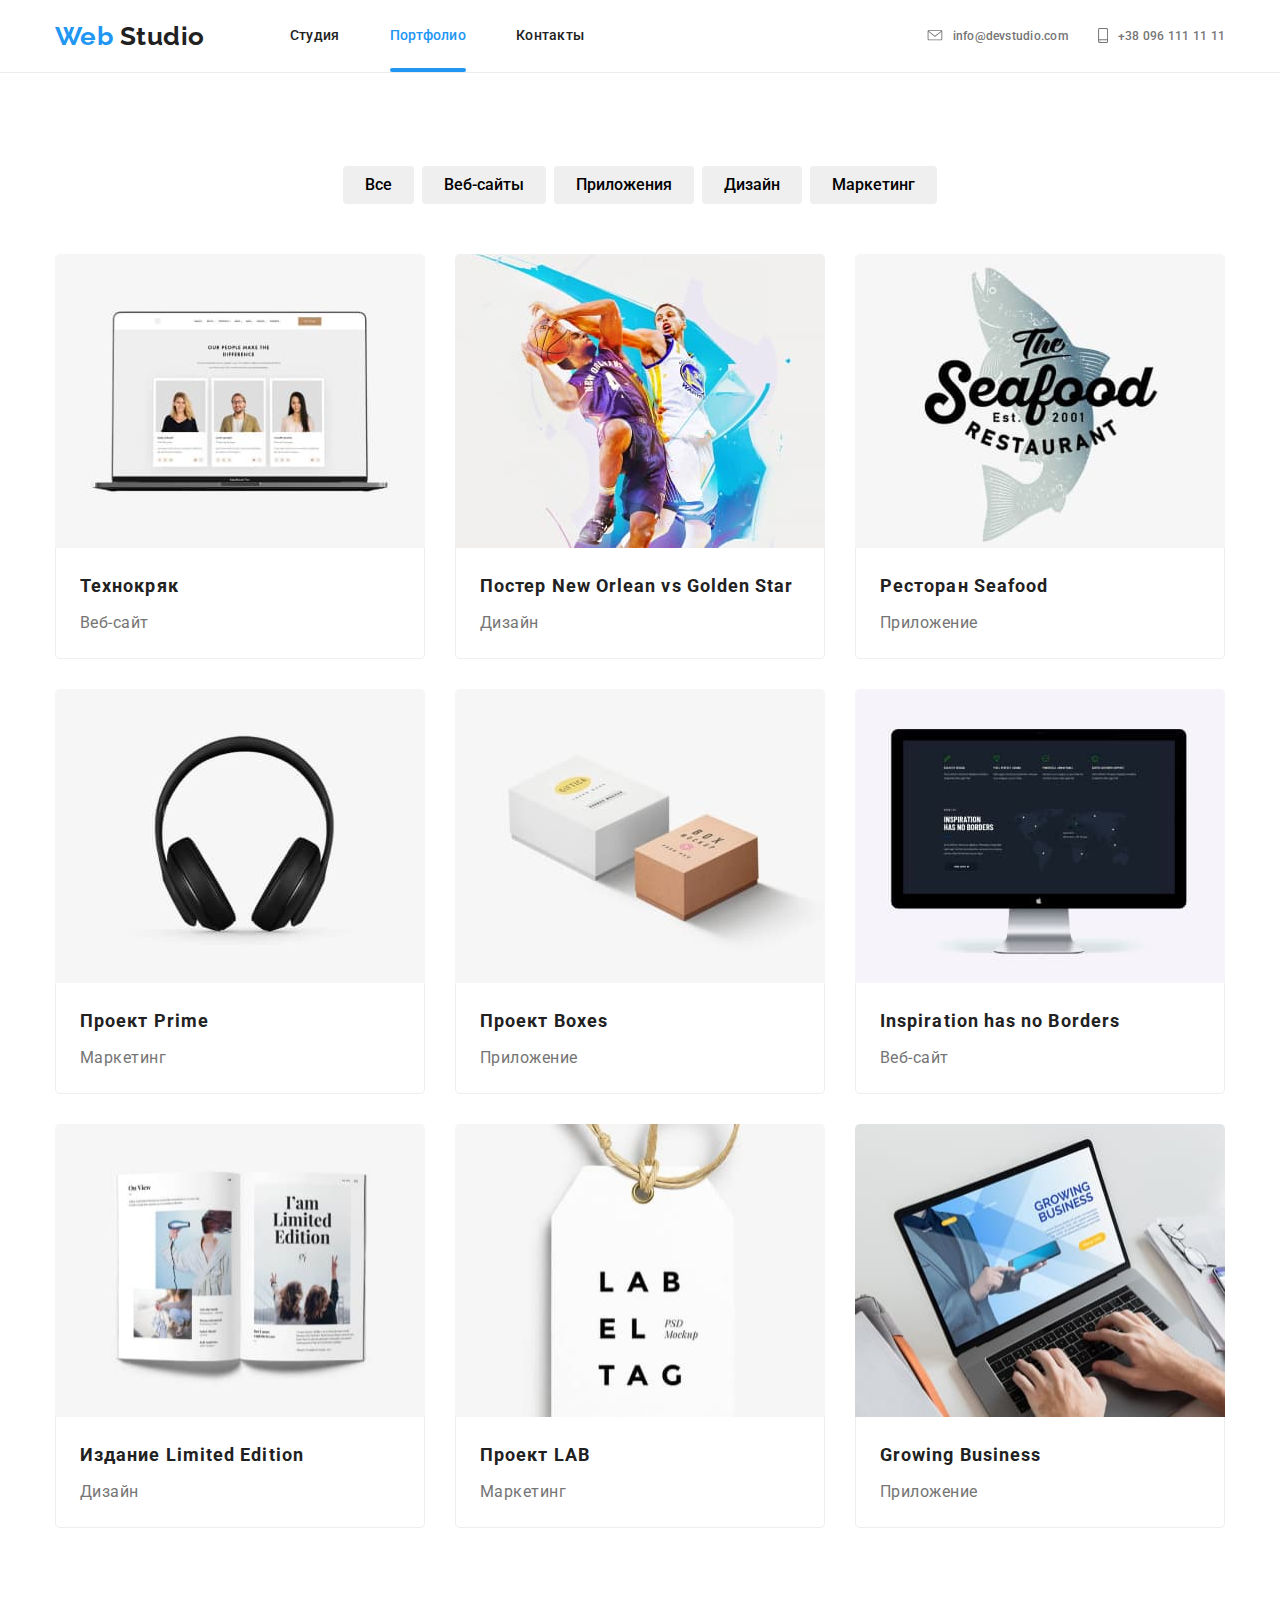
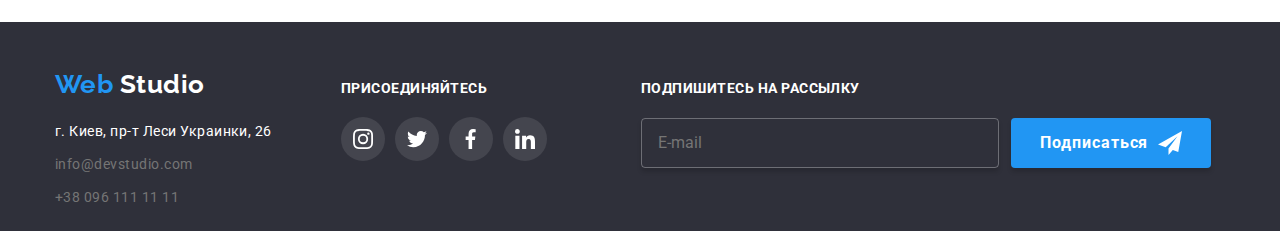
==== commit 1c3f1396: "адаптировал фотографии "чем мы занимаемся" + "роботы с раздела "портфолио"" ====
--- a/portfolio.html
+++ b/portfolio.html
@@ -86,7 +86,7 @@
                     <li class="portfolio-links">
                         <a href="" class="portfolio-elements">
                             <div class="portfolio-image">
-                                <img src="./images/portfolio/techno_crack.jpg" alt="Фотография ноутбука" >
+                                <img srcset="./images/new/portfolio/small/jpg/techno_crack.jpg 1x, ./images/new/portfolio/small/jpg/techno_crack@2x.jpg 2x, ./images/new/portfolio/small/jpg/techno_crack@3x.jpg 3x" src="./images/portfolio/techno_crack.jpg" alt="Фотография ноутбука" >
                                 <p class="text">Технокряк это современная площадка распространения коронавируса.  Компании используют эту платформу для цифрового шпионажа и атак на защищённые сервера конкурентов.</p>
                             </div>
                             <div class="portfolio-card">
@@ -98,7 +98,7 @@
                     <li class="portfolio-links">
                         <a href="" class="portfolio-elements">
                             <div class="portfolio-image">
-                                <img src="./images/portfolio/basketball_players.jpg" alt="Фотография баскетболистов">
+                                <img srcset="./images/new/portfolio/small/jpg/basketball_players.jpg 1x, ./images/new/portfolio/small/jpg/basketball_players@2x.jpg 2x, ./images/new/portfolio/small/jpg/basketball_players@3x.jpg 3x" src="./images/portfolio/basketball_players.jpg" alt="Фотография баскетболистов">
                                 <p class="text">Технокряк это современная площадка распространения коронавируса. Компании используют эту платформу для цифрового шпионажа и атак на защищённые сервера конкурентов.</p>
                             </div>
                             <div class="portfolio-card">
@@ -110,7 +110,7 @@
                     <li class="portfolio-links">
                         <a href="" class="portfolio-elements">
                             <div class="portfolio-image">
-                                <img src="./images/portfolio/seafood_restaurant.jpg" alt="Фотография логотипа ресторана">
+                                <img srcset="./images/new/portfolio/small/jpg/seafood_restaurant.jpg 1x, ./images/new/portfolio/small/jpg/seafood_restaurant@2x.jpg 2x, ./images/new/portfolio/small/jpg/seafood_restaurant@3x.jpg 3x" src="./images/portfolio/seafood_restaurant.jpg" alt="Фотография логотипа ресторана">
                                 <p class="text">Технокряк это современная площадка распространения коронавируса. Компании используют эту платформу для цифрового шпионажа и атак на защищённые сервера конкурентов.</p>
                             </div>
                             <div class="portfolio-card">
@@ -122,7 +122,7 @@
                     <li class="portfolio-links">
                         <a href="" class="portfolio-elements">
                             <div class="portfolio-image">
-                                <img src="./images/portfolio/headphones.jpg" alt="Фоторафия наушников">
+                                <img srcset="./images/new/portfolio/small/jpg/headphones.jpg 1x, ./images/new/portfolio/small/jpg/headphones@2x.jpg 2x, ./images/new/portfolio/small/jpg/headphones@3x.jpg 3x" src="./images/portfolio/headphones.jpg" alt="Фоторафия наушников">
                                 <p class="text">Технокряк это современная площадка распространения коронавируса. Компании используют эту платформу для цифрового шпионажа и атак на защищённые сервера конкурентов.</p>
                             </div>
                             <div class="portfolio-card">
@@ -134,7 +134,7 @@
                     <li class="portfolio-links">
                         <a href="" class="portfolio-elements">
                             <div class="portfolio-image">
-                                <img src="./images/portfolio/project_boxes.jpg" alt="Фотография коробок">
+                                <img srcset="./images/new/portfolio/small/jpg/project_boxes.jpg 1x, ./images/new/portfolio/small/jpg/project_boxes@2x.jpg 2x, ./images/new/portfolio/small/jpg/project_boxes@3x.jpg 3x" src="./images/portfolio/project_boxes.jpg" alt="Фотография коробок">
                                 <p class="text">Технокряк это современная площадка распространения коронавируса. Компании используют эту платформу для цифрового шпионажа и атак на защищённые сервера конкурентов.</p>
                             </div>
                             <div class="portfolio-card">
@@ -146,7 +146,7 @@
                     <li class="portfolio-links">
                         <a href="" class="portfolio-elements">
                             <div class="portfolio-image">
-                                <img src="./images/portfolio/display.jpg" alt="Фотография монитора">
+                                <img srcset="./images/new/portfolio/small/jpg/display.jpg 1x, ./images/new/portfolio/small/jpg/display@2x.jpg 2x, ./images/new/portfolio/small/jpg/display@3x.jpg 3x" src="./images/portfolio/display.jpg" alt="Фотография монитора">
                                 <p class="text">Технокряк это современная площадка распространения коронавируса. Компании используют эту платформу для цифрового шпионажа и атак на защищённые сервера конкурентов.</p>
                             </div>
                             <div class="portfolio-card">
@@ -158,7 +158,7 @@
                     <li class="portfolio-links">
                         <a href="" class="portfolio-elements">
                             <div class="portfolio-image">
-                                <img src="./images/portfolio/limited_edition.jpg " alt="Фотография журнала">
+                                <img srcset="./images/new/portfolio/small/jpg/limited_edition.jpg 1x, ./images/new/portfolio/small/jpg/limited_edition@2x.jpg 2x, ./images/new/portfolio/small/jpg/limited_edition@3x.jpg 3x" src="./images/portfolio/limited_edition.jpg " alt="Фотография журнала">
                                 <p class="text">Технокряк это современная площадка распространения коронавируса. Компании используют эту платформу для цифрового шпионажа и атак на защищённые сервера конкурентов.</p>
                             </div>
                             <div class="portfolio-card">
@@ -170,7 +170,7 @@
                     <li class="portfolio-links">
                         <a href="" class="portfolio-elements">
                             <div class="portfolio-image">
-                                <img src="./images/portfolio/project_lab.jpg" alt="Фотография этикетки">
+                                <img srcset="./images/new/portfolio/small/jpg/project_lab.jpg 1x, ./images/new/portfolio/small/jpg/project_lab@2x.jpg 2x, ./images/new/portfolio/small/jpg/project_lab@3x.jpg 3x" src="./images/portfolio/project_lab.jpg" alt="Фотография этикетки">
                                 <p class="text">Технокряк это современная площадка распространения коронавируса. Компании используют эту платформу для цифрового шпионажа и атак на защищённые сервера конкурентов.</p>
                             </div>
                             <div class="portfolio-card">
@@ -182,7 +182,7 @@
                     <li class="portfolio-links">
                         <a href="" class="portfolio-elements">
                             <div class="portfolio-image">
-                                <img src="./images/portfolio/notebook.jpg" alt="Фотография ноутбука">
+                                <img srcset="./images/new/portfolio/small/jpg/notebook.jpg 1x, ./images/new/portfolio/small/jpg/notebook@2x.jpg 2x, ./images/new/portfolio/small/jpg/notebook@3x.jpg 3x" src="./images/portfolio/notebook.jpg" alt="Фотография ноутбука">
                                 <p class="text">Технокряк это современная площадка распространения коронавируса. Компании используют эту платформу для цифрового шпионажа и атак на защищённые сервера конкурентов.</p>
                             </div>
                             <div class="portfolio-card">
@@ -201,50 +201,53 @@
             <!--Скрытый заголовок-->
             <h2 class="hidden">Адрес и контакты</h2>
             <section class="footer-flex">
-                <div class="footer-flex-block">
-                    <a href="./index.html" class="footer-logo"><span class="first-name">Web</span><span class="last-name footer"> Studio</span></a>
-                    <address class="contacts">
-                        <p>г. Киев, пр-т Леси Украинки, 26</p>
-                        <ul>
-                            <li><a href="mailto:info@devstudio.com">info@devstudio.com</a></li>
-                            <li><a href="tel:+380961111111">+38 096 111 11 11</a></li>
-                        </ul>         
-                    </address>
-                </div>
-
-                <div class="footer-flex-block network">
-                    <h2 class="join">присоединяйтесь</h2>
-                    <ul class="social-links footer-links">
-                        <li>
-                            <a href="https://instagram.com" class="link" aria-label="иконка Инстаграм">
-                                <svg class="link-icon" widht="20" height="20">
-                                    <use href="./images/sprite.svg#icon-instagram"></use>
-                                </svg>
-                            </a>
-                        </li>
-                        <li>
-                            <a href="https://twitter.com" class="link" aria-label="иконка Твиттер">
-                                <svg class="link-icon" widht="20" height="20">
-                                    <use href="./images/sprite.svg#twitter"></use>
-                                </svg>
-                            </a>
-                        </li>
-                        <li>
-                            <a href="https://facebook.com" class="link" aria-label="иконка Фейсбук">
-                                <svg class="link-icon" widht="20" height="20">
-                                    <use href="./images/sprite.svg#icon-Facebook"></use>
-                                </svg>
-                            </a>
-                        </li>
-                        <li>
-                            <a href="https://linkedin.com" class="link" aria-label="иконка Линкедин">
-                                <svg class="link-icon" widht="20" height="20">
-                                    <use href="./images/sprite.svg#icon-linkedin"></use>
-                                </svg>
-                            </a>
-                        </li>
-                    </ul>
-                </div>
+                <div class="footer-nav">
+                    <div class="footer-flex-block">
+                        <a href="./index.html" class="footer-logo"><span class="first-name">Web</span><span class="last-name footer"> Studio</span></a>
+                        <address class="contacts">
+                            <p>г. Киев, пр-т Леси Украинки, 26</p>
+                            <ul>
+                                <li><a href="mailto:info@devstudio.com">info@devstudio.com</a></li>
+                                <li><a href="tel:+380961111111">+38 096 111 11 11</a></li>
+                            </ul>         
+                        </address>
+                    </div>
+    
+                    <div class="footer-flex-block network">
+                        <h2 class="join">присоединяйтесь</h2>
+                        <ul class="social-links footer-links">
+                            <li>
+                                <a href="https://instagram.com" class="link" aria-label="иконка Инстаграм">
+                                    <svg class="link-icon" widht="20" height="20">
+                                        <use href="./images/sprite.svg#icon-instagram"></use>
+                                    </svg>
+                                </a>
+                            </li>
+                            <li>
+                                <a href="https://twitter.com" class="link" aria-label="иконка Твиттер">
+                                    <svg class="link-icon" widht="20" height="20">
+                                        <use href="./images/sprite.svg#twitter"></use>
+                                    </svg>
+                                </a>
+                            </li>
+                            <li>
+                                <a href="https://facebook.com" class="link" aria-label="иконка Фейсбук">
+                                    <svg class="link-icon" widht="20" height="20">
+                                        <use href="./images/sprite.svg#icon-Facebook"></use>
+                                    </svg>
+                                </a>
+                            </li>
+                            <li>
+                                <a href="https://linkedin.com" class="link" aria-label="иконка Линкедин">
+                                    <svg class="link-icon" widht="20" height="20">
+                                        <use href="./images/sprite.svg#icon-linkedin"></use>
+                                    </svg>
+                                </a>
+                            </li>
+                        </ul>
+                    </div>
+                </div>
+                
 
                 <div class="subscribe">
                     <b class="subscribe-urge">Подпишитесь на рассылку</b>
@@ -259,7 +262,7 @@
                         </button>
                     </form>
                 </div>
-                
+            
             </section>
         </div>
     </footer>
--- a/css/main.min.css
+++ b/css/main.min.css
@@ -1,2 +1,2 @@
-body{color:#212121;background-color:#fff;font-family:Roboto,sans-serif;letter-spacing:0.03em;font-style:normal;font-weight:400}img{display:block;max-width:100%;height:auto}.visually-hidden{position:absolute;width:1px;height:1px;margin:-1px;border:0;padding:0;clip:rect(0 0 0 0);overflow:hidden}.logo,.join,.team p,.team .title,.contacts>p{padding:0;margin:0}.container{margin-left:auto;margin-right:auto;padding-left:15px;padding-right:15px;width:100%}@media screen and (min-width: 480px){.container{width:480px}}@media screen and (min-width: 768px){.container{width:768px}}@media screen and (min-width: 1170px){.container{width:1200px}}a{text-decoration:none}li{list-style-type:none}h2{text-align:center}.hidden{display:none;padding:0;margin:0;text-align:center}@media screen and (min-width: 768px){.nav-logo{margin-right:85px}}span.first-name,span.last-name{color:#2196F3;font-family:Raleway,sans-serif;font-weight:700;font-size:26px;line-height:1.18}span.last-name{color:#212121}span.last-name.footer{color:#fff}.page-header{display:-webkit-box;display:-ms-flexbox;display:flex;position:relative;border-bottom:1px solid #ECECEC}.nav{display:-webkit-box;display:-ms-flexbox;display:flex;-webkit-box-align:center;-ms-flex-align:center;align-items:center}@media screen and (max-width: 767px){.nav{min-height:60px;-webkit-box-pack:justify;-ms-flex-pack:justify;justify-content:space-between}}.nav-link{margin:0;padding:0}@media screen and (max-width: 767px){.nav-link{margin-bottom:60px}}@media screen and (min-width: 768px){.nav-link{display:-webkit-box;display:-ms-flexbox;display:flex;padding:0;margin:0}}@media screen and (max-width: 767px){.nav-link .item{margin-bottom:40px}.nav-link .item:last-child{margin-bottom:0px}}@media screen and (min-width: 768px){.nav-link .item+.item{margin-left:50px}}.nav-link .title{display:inline-block;color:inherit;font-weight:500;line-height:1.14;letter-spacing:0.02em;-webkit-transition:color 250ms cubic-bezier(0.4, 0, 0.2, 1);transition:color 250ms cubic-bezier(0.4, 0, 0.2, 1)}@media screen and (max-width: 767px){.nav-link .title{padding-bottom:8px;font-size:18px}}@media screen and (min-width: 768px){.nav-link .title{padding-top:28px;padding-bottom:28px;margin-bottom:0px;font-size:14px}}.nav-link .title:hover,.nav-link .title:focus{color:#2196F3}.nav-link .current{position:relative;color:#2196F3}.nav-link .current::after{content:'';position:absolute;bottom:0;left:0;width:100%;height:4px;background-color:#2196F3;border-radius:2px}.header-porfolio{border-bottom:1px solid #ECECEC}.nav-contacts{margin:0;padding:0;-webkit-box-align:center;-ms-flex-align:center;align-items:center;color:inherit;font-weight:500;line-height:1.14;letter-spacing:0.02em}@media screen and (max-width: 767px){.nav-contacts{font-size:18px}}@media screen and (min-width: 768px){.nav-contacts{display:-webkit-box;display:-ms-flexbox;display:flex;padding:0;margin:0;font-size:12px;line-height:1.17;-ms-flex-item-align:center;align-self:center}}@media screen and (max-width: 1169px){.nav-contacts{display:inline-block;-webkit-box-orient:vertical;-webkit-box-direction:normal;-ms-flex-direction:column;flex-direction:column}}@media screen and (max-width: 767px){.nav-contacts .item{margin-bottom:16px}.nav-contacts .item:last-child{margin-bottom:0px}}@media screen and (min-width: 767px) and (max-width: 1169px){.nav-contacts .item:first-child{margin-bottom:10px}}@media screen and (min-width: 1170px){.nav-contacts .item+.item{display:-webkit-box;display:-ms-flexbox;display:flex;margin-left:30px;-webkit-box-align:center;-ms-flex-align:center;align-items:center}}.nav-contacts .item-link{display:-webkit-box;display:-ms-flexbox;display:flex;-webkit-box-align:center;-ms-flex-align:center;align-items:center;color:#757575;-webkit-transition:color 250ms cubic-bezier(0.4, 0, 0.2, 1);transition:color 250ms cubic-bezier(0.4, 0, 0.2, 1)}@media screen and (max-width: 767px){.nav-contacts .item-link{display:-webkit-inline-box;display:-ms-inline-flexbox;display:inline-flex}}.item-icon{margin-right:10px}.item-icon.mail{display:-webkit-box;display:-ms-flexbox;display:flex;width:16px;height:11px;-webkit-transition:fill 250ms cubic-bezier(0.4, 0, 0.2, 1);transition:fill 250ms cubic-bezier(0.4, 0, 0.2, 1);fill:#757575}.item-icon.phone{display:-webkit-box;display:-ms-flexbox;display:flex;width:10px;height:15px;-webkit-transition:fill 250ms cubic-bezier(0.4, 0, 0.2, 1);transition:fill 250ms cubic-bezier(0.4, 0, 0.2, 1);fill:#757575}.nav-contacts .item-link:hover,.nav-contacts .item-link:focus{color:#2196F3;fill:#2196F3}.nav-contacts .item-link:hover>.mail,.nav-contacts .item-link:focus>.mail{fill:#2196F3}.nav-contacts .item-link:hover>.phone,.nav-contacts .item-link:focus>.phone{fill:#2196F3}.menu-button{display:-webkit-inline-box;display:-ms-inline-flexbox;display:inline-flex;margin:0;margin-left:auto;padding:0px;border:none;background-color:transparent;-webkit-transition:fill 250ms cubic-bezier(0.4, 0, 0.2, 1);transition:fill 250ms cubic-bezier(0.4, 0, 0.2, 1)}.menu-button .icon-cross{display:none}.menu-button.is-open .icon-cross{display:block}.menu-button.is-open .icon-menu{display:none}.menu-button:hover,.menu-button :focus{fill:#2196F3}@media screen and (min-width: 768px){.menu-button{display:none}}.menu-container{font-size:20px}@media screen and (max-width: 767px){.menu-container{display:none;position:absolute;top:100%;left:0;width:100%;padding:60px 0px;text-align:center;background-color:#fff;border-top:1px solid #ECECEC;border-bottom:1px solid #ECECEC;-webkit-box-shadow:0px 1px 3px rgba(0,0,0,0.16),0px 2px 4px rgba(0,0,0,0.08),0px 4px 8px rgba(0,0,0,0.04);box-shadow:0px 1px 3px rgba(0,0,0,0.16),0px 2px 4px rgba(0,0,0,0.08),0px 4px 8px rgba(0,0,0,0.04);z-index:1}.menu-container.is-open{display:block}}@media screen and (min-width: 768px){.menu-container{display:-webkit-box;display:-ms-flexbox;display:flex;-webkit-box-pack:justify;-ms-flex-pack:justify;justify-content:space-between;-webkit-box-flex:1;-ms-flex-positive:1;flex-grow:1;padding:0}}.hero{margin-left:auto;margin-right:auto;text-align:center;background-image:-webkit-gradient(linear, left top, left bottom, from(rgba(47,48,58,0.8)), to(rgba(47,48,58,0.8))),url(../images/Hero.jpg);background-image:linear-gradient(rgba(47,48,58,0.8), rgba(47,48,58,0.8)),url(../images/Hero.jpg);background-repeat:no-repeat;background-position:center}@media screen and (min-width: 480px){.hero{padding-top:118px;padding-bottom:118px;height:400px;max-width:480px}}@media screen and (min-width: 768px){.hero{padding-top:118px;padding-bottom:118px;height:400px;max-width:768px}}@media screen and (min-width: 1170px){.hero{padding-top:200px;padding-bottom:200px;height:600px;max-width:1600px}}.hero .title{margin:0;margin-bottom:30px;margin-left:auto;margin-right:auto;-ms-flex-line-pack:center;align-content:center;color:#fff;font-weight:900;letter-spacing:0.06em;text-transform:uppercase}@media screen and (min-width: 480px){.hero .title{width:360px;font-size:26px;line-height:1.62}}@media screen and (min-width: 768px){.hero .title{width:360px;font-size:26px;line-height:1.62}}@media screen and (min-width: 1170px){.hero .title{width:696px;font-size:44px;line-height:1.36}}.hero .link{display:inline-block;margin-bottom:0px;padding:10px 32px;cursor:pointer;background-color:#2196F3;border-radius:4px;color:#fff;font-weight:700;font-size:16px;line-height:1.88;letter-spacing:0.06em;min-width:200px;border:none}.backdrop{position:fixed;top:0;left:0;width:100%;height:100%;background-color:rgba(0,0,0,0.2);-webkit-transition:opacity 250ms cubic-bezier(0.4, 0, 0.2, 1);transition:opacity 250ms cubic-bezier(0.4, 0, 0.2, 1)}.backdrop.is-hidden{opacity:0;pointer-events:none}.backdrop.is-hidden.modal{-webkit-transform:translate(-50%, -50%) scale(1.1);transform:translate(-50%, -50%) scale(1.1)}.modal{position:relative;top:50%;left:50%;padding:40px;width:528px;background-color:#fff;border-radius:4px;-webkit-box-shadow:0px 2px 1px rgba(0,0,0,0.2),0px 1px 1px rgba(0,0,0,0.14),0px 1px 3px rgba(0,0,0,0.12);box-shadow:0px 2px 1px rgba(0,0,0,0.2),0px 1px 1px rgba(0,0,0,0.14),0px 1px 3px rgba(0,0,0,0.12);text-align:center;-webkit-transform:translate(-50%, -50%) scale(1);transform:translate(-50%, -50%) scale(1);-webkit-transition:-webkit-transform 250ms cubic-bezier(0.4, 0, 0.2, 1);transition:-webkit-transform 250ms cubic-bezier(0.4, 0, 0.2, 1);transition:transform 250ms cubic-bezier(0.4, 0, 0.2, 1);transition:transform 250ms cubic-bezier(0.4, 0, 0.2, 1), -webkit-transform 250ms cubic-bezier(0.4, 0, 0.2, 1)}.modal-button{position:absolute;top:0;right:0;-webkit-transform:translate(-8px, 8px);transform:translate(-8px, 8px);display:-webkit-box;display:-ms-flexbox;display:flex;width:30px;height:30px;background-color:#fff;border-radius:50%;-webkit-box-pack:center;-ms-flex-pack:center;justify-content:center;-webkit-box-align:center;-ms-flex-align:center;align-items:center;outline:none;border:1px solid rgba(0,0,0,0.1);cursor:pointer}.modal-close{display:-webkit-box;display:-ms-flexbox;display:flex;width:11px;height:11px}.form-call{display:block;font-size:20px;line-height:23px}.form-list{margin:0;padding:0}.form-list__item{margin-top:28px;display:block}.form-list__item.first{margin-top:30px}.form-list__item-text{position:absolute;top:50%;left:42px;-webkit-transform:translateY(-50%);transform:translateY(-50%);-webkit-transition:-webkit-transform 250ms cubic-bezier(0.4, 0, 0.2, 1);transition:-webkit-transform 250ms cubic-bezier(0.4, 0, 0.2, 1);transition:transform 250ms cubic-bezier(0.4, 0, 0.2, 1);transition:transform 250ms cubic-bezier(0.4, 0, 0.2, 1), -webkit-transform 250ms cubic-bezier(0.4, 0, 0.2, 1)}.form-list__item-colomn{padding-left:42px;width:100%;height:40px;border:1px solid rgba(33,33,33,0.2);border-radius:4px;outline:none}.form-list__item-colomn.comments{resize:none;display:block;padding:12px 16px;width:100%;height:120px}.form-list__item-label{position:relative;font-size:14px;line-height:1.14;letter-spacing:0.01em;color:#757575;outline:none}.form-list__item-label:focus-within>.form-list__item-image{fill:#2196F3}.form-list__item-label:focus-within>.form-list__item-colomn{border-color:#2196F3}.form-list__item-label:focus-within>.form-list__item-text,.form-list__item-label .form-list__item-colomn:not(:placeholder-shown)+.form-list__item-text{-webkit-transform:translate(-26px, -36px);transform:translate(-26px, -36px);font-size:12px;color:#2196F3}.form-list__item-label:focus-within>.comments-text,.form-list__item-label textarea:not(:placeholder-shown)+.comments-text{-webkit-transform:translateY(-28px);transform:translateY(-28px);font-size:12px;color:#2196F3}textarea,input{-webkit-transition:border-color 250ms cubic-bezier(0.4, 0, 0.2, 1);transition:border-color 250ms cubic-bezier(0.4, 0, 0.2, 1)}.comments-text{position:absolute;top:12px;left:16px;-webkit-transition:-webkit-transform 250ms cubic-bezier(0.4, 0, 0.2, 1);transition:-webkit-transform 250ms cubic-bezier(0.4, 0, 0.2, 1);transition:transform 250ms cubic-bezier(0.4, 0, 0.2, 1);transition:transform 250ms cubic-bezier(0.4, 0, 0.2, 1), -webkit-transform 250ms cubic-bezier(0.4, 0, 0.2, 1)}.form-mailing{margin-top:20px}.form-mailing__label{display:-webkit-inline-box;display:-ms-inline-flexbox;display:inline-flex;-webkit-box-align:center;-ms-flex-align:center;align-items:center;-webkit-box-pack:center;-ms-flex-pack:center;justify-content:center}.form-mailing__label-link{color:#2196F3;-webkit-text-decoration-line:underline;text-decoration-line:underline}.form-mailing__label-confirm{margin:0;padding:0;font-size:14px;line-height:1.71;color:#757575}.form-list__item-image{position:absolute;width:18px;height:18px;top:50%;left:16px;-webkit-transform:translateY(-50%);transform:translateY(-50%)}.checkbox{margin-right:9px;position:absolute;width:1px;height:1px;margin:-1px}.checkbox-icon{display:block;margin-right:8px;width:15px;height:15px;border:2px solid #212121;border-radius:4px;-webkit-transition:opacity 250ms cubic-bezier(0.4, 0, 0.2, 1);transition:opacity 250ms cubic-bezier(0.4, 0, 0.2, 1)}.checkbox:checked+.checkbox-icon{background-color:#2196F3;background-image:url(../images/icon-check.svg);background-size:contain;background-origin:border-box;border-color:#2196F3}.button-send{display:inline-block;margin-top:30px;width:200px;height:50px;font-size:16px;line-height:1.87;font-weight:700;letter-spacing:0.06em;color:#fff;background:#2196F3;-webkit-box-shadow:0px 4px 4px rgba(0,0,0,0.15);box-shadow:0px 4px 4px rgba(0,0,0,0.15);border-radius:4px;border:none;cursor:pointer}.title-section{padding:0;margin:0;margin-left:auto;margin-right:auto;font-weight:700;line-height:1.17;text-align:center}@media screen and (max-width: 1169px){.title-section{margin-bottom:30px;font-size:28px}}@media screen and (min-width: 1170px){.title-section{margin-bottom:50px;font-size:36px}}.advantages{padding:0;margin:0;-webkit-box-align:center;-ms-flex-align:center;align-items:center}@media screen and (max-width: 767px){.advantages{padding-top:60px;padding-bottom:60px}}@media screen and (min-width: 768px){.advantages{display:-webkit-box;display:-ms-flexbox;display:flex;-ms-flex-wrap:wrap;flex-wrap:wrap;padding-top:60px;padding-bottom:60px}}@media screen and (min-width: 1170px){.advantages{display:-webkit-box;display:-ms-flexbox;display:flex;padding-top:94px;padding-bottom:94px}}.advantages-background{display:-webkit-box;display:-ms-flexbox;display:flex;margin-bottom:30px;height:120px;background-color:#F5F4FA;border-radius:4px;-webkit-box-pack:center;-ms-flex-pack:center;justify-content:center;-webkit-box-align:center;-ms-flex-align:center;align-items:center}@media screen and (min-width: 480px){.advantages-background{width:450px}}@media screen and (min-width: 768px){.advantages-background{width:354px}}@media screen and (min-width: 1170px){.advantages-background{width:270px}}.advantages-sprite{display:-webkit-box;display:-ms-flexbox;display:flex;width:70px;height:70px}.advantages-title{font-weight:700;font-size:14px;line-height:1.14;text-transform:uppercase;margin:0;margin-bottom:10px;height:16px}@media screen and (max-width: 767px){.advantages-title{text-align:center}}.advantages-description{margin:0;color:#757575;font-size:14px;line-height:1.71;margin-bottom:0px;letter-spacing:0.03em}@media screen and (min-width: 480px){.advantages-description{text-align:left;width:450px}}@media screen and (min-width: 768px){.advantages-description{width:354px;height:75px}}@media screen and (max-width: 1169px){.advantages-description{margin-bottom:30px}}@media screen and (min-width: 1170px){.advantages-description{width:270px}}@media screen and (min-width: 768px){.advantages-element,.benefit-item{margin-right:30px;text-align:left}}@media screen and (min-width: 768px){.advantages-element:nth-child(2n),.benefit-item:nth-child(2n){margin-right:0px}}@media screen and (min-width: 1170px){.advantages-element:nth-child(2n),.benefit-item:nth-child(2n){margin-right:30px}}.advantages-element:last-child,.benefit-item:last-child{margin-right:0px}@media screen and (min-width: 480px){.advantages-element:last-child>.advantages-description,.benefit-item:last-child>.advantages-description{margin-bottom:0px}}@media screen and (min-width: 768px){.advantages-element:nth-child(n+3)>.advantages-description,.benefit-item:nth-child(n+3)>.advantages-description{margin-bottom:0px}}@media screen and (min-width: 768px) and (max-width: 1169px){.advantages-element:nth-child(n+3)>.advantages-description,.benefit-item:nth-child(n+3)>.advantages-description{height:50px}}.benefit-item{position:relative}.employment{padding-top:94px;padding-bottom:94px;margin-bottom:94px}.employment-section{padding-top:94px;padding-bottom:94px;border-top:1px solid #ECECEC}@media screen and (max-width: 1169px){.employment-section{display:none}}@media screen and (min-width: 1170px){.employment-section{display:block}}.benefit{display:-webkit-box;display:-ms-flexbox;display:flex;padding:0;margin:0}.benefit-item img{display:block;margin-bottom:0px;border-radius:4px;height:294px}.benefit-item .capabilities{padding:0;margin:0;position:absolute;bottom:0;display:block;padding:27px 80px;width:370px;color:#fff;font-weight:700;font-size:14px;line-height:1.14;height:70px;text-align:center;text-transform:uppercase;background-color:rgba(47,48,58,0.8);border-radius:0px 0px 4px 4px}.team{background-color:#F5F4FA}.team-flex{margin:0;padding:0}@media screen and (min-width: 768px){.team-flex{display:-webkit-box;display:-ms-flexbox;display:flex;-ms-flex-wrap:wrap;flex-wrap:wrap}}.team-flex .title{font-weight:500;font-size:16px;line-height:1.19;text-align:center;margin-bottom:10px}.team-flex-photo{margin-bottom:30px;display:block;height:260px}@media screen and (max-width: 1169px){.employment-team{padding-top:60px;padding-bottom:60px}}@media screen and (min-width: 1170px){.employment-team{padding-top:94px;padding-bottom:94px}}.team-flex-item{background-color:#fff;-webkit-box-shadow:0px 2px 1px rgba(0,0,0,0.2),0px 1px 1px rgba(0,0,0,0.14),0px 1px 3px rgba(0,0,0,0.12);box-shadow:0px 2px 1px rgba(0,0,0,0.2),0px 1px 1px rgba(0,0,0,0.14),0px 1px 3px rgba(0,0,0,0.12);border-radius:4px;overflow:hidden}@media screen and (max-width: 767px){.team-flex-item:last-child{margin-bottom:0px}}@media screen and (min-width: 768px) and (max-width: 1169px){.team-flex-item{width:354px;margin-right:30px}.team-flex-item:nth-child(even){margin-right:0px}.team-flex-item:nth-last-child(-n+2){margin-bottom:0px}}@media screen and (max-width: 1169px){.team-flex-item{margin-bottom:30px}}@media screen and (min-width: 1170px){.team-flex-item{width:calc((100% - 90px) / 4);margin-right:30px;padding-bottom:24px}.team-flex-item:last-child{margin-right:0px}}.team-flex-item p{color:#757575;font-size:16px;line-height:1.19;text-align:center;margin-bottom:16px}.social-links{display:-webkit-box;display:-ms-flexbox;display:flex;margin-right:auto;margin-left:auto;width:206px;height:44px;padding:0;margin-bottom:24px}.social-links .link{display:-webkit-box;display:-ms-flexbox;display:flex;-webkit-box-align:center;-ms-flex-align:center;align-items:center;width:44px;height:44px;border-radius:50%;background-size:20px;background-repeat:no-repeat;background-position:center;-webkit-transition:background-color 250ms cubic-bezier(0.4, 0, 0.2, 1);transition:background-color 250ms cubic-bezier(0.4, 0, 0.2, 1)}.social-links .link:hover>.link-icon,.social-links .link:focus>.link-icon{fill:#fff}.social-links .link:hover,.social-links .link:focus{background-color:#2196F3}.social-links>li{margin-right:10px}.social-links>li:last-child{margin-right:0px}.social-links .link-icon{display:inline-block;fill:#AFB1B8;-webkit-transition:fill 250ms cubic-bezier(0.4, 0, 0.2, 1);transition:fill 250ms cubic-bezier(0.4, 0, 0.2, 1)}@media screen and (max-width: 1169px){.employment-partners{padding-top:60px;padding-bottom:60px}}@media screen and (min-width: 1170px){.employment-partners{padding-top:94px;padding-bottom:94px}}.partners{margin:0;padding:0;display:-webkit-box;display:-ms-flexbox;display:flex}@media screen and (max-width: 1169px){.partners{-ms-flex-wrap:wrap;flex-wrap:wrap}}@media screen and (min-width: 1170px){.partners{-webkit-box-pack:justify;-ms-flex-pack:justify;justify-content:space-between}}.partners-image{display:-webkit-box;display:-ms-flexbox;display:flex;width:calc((100% - 30px) / 2)}@media screen and (max-width: 767px){.partners-image:nth-child(2n){margin-right:0px}.partners-image:nth-last-child(-n+2){margin-bottom:0px}}@media screen and (max-width: 1169px){.partners-image{margin-right:30px;margin-bottom:30px}}@media screen and (min-width: 768px){.partners-image{width:calc((100% - 90px) / 3)}.partners-image:nth-last-child(-n+3){margin-bottom:0px}.partners-image:nth-child(3n+0){margin-right:0px}}.partners-logo{display:block;fill:#AFB1B8;-webkit-transition:fill 250ms cubic-bezier(0.4, 0, 0.2, 1);transition:fill 250ms cubic-bezier(0.4, 0, 0.2, 1)}.partners-link{display:-webkit-box;display:-ms-flexbox;display:flex;height:90px;border:1px solid #AFB1B8;border-radius:4px;-webkit-box-pack:center;-ms-flex-pack:center;justify-content:center;-webkit-box-align:center;-ms-flex-align:center;align-items:center;-webkit-transition:border 250ms cubic-bezier(0.4, 0, 0.2, 1);transition:border 250ms cubic-bezier(0.4, 0, 0.2, 1)}@media screen and (max-width: 1169px){.partners-link{width:100%}}@media screen and (min-width: 1170px){.partners-link{width:170px}}.partners-link:hover,.partners-link:focus{border:1px solid #2196F3}.partners-link:hover>.partners-logo,.partners-link:focus>.partners-logo{fill:#2196F3}@media screen and (max-width: 767px){.filtres{padding-bottom:40px}}@media screen and (max-width: 1169px){.filtres{padding-top:60px}}@media screen and (min-width: 768px){.filtres{padding-bottom:30px}}@media screen and (min-width: 1170px){.filtres{padding-top:93px;padding-bottom:50px}}.filtres-resources{display:-webkit-box;display:-ms-flexbox;display:flex;margin:0;padding:0}@media screen and (max-width: 767px){.filtres-resources{-ms-flex-wrap:wrap;flex-wrap:wrap;-webkit-box-pack:start;-ms-flex-pack:start;justify-content:start}}@media screen and (min-width: 768px){.filtres-resources{-webkit-box-pack:center;-ms-flex-pack:center;justify-content:center}}.filtres-resources-button{margin-right:8px}@media screen and (max-width: 767px){.filtres-resources-button:nth-child(-n+3){margin-bottom:15px}}.filtres-resources-button:last-child{margin-right:0px}.filtres-resources button{padding:6px 22px;font-weight:500;font-size:16px;line-height:1.63;text-align:center;border:none;border-radius:4px;-webkit-transition:color 250ms cubic-bezier(0.4, 0, 0.2, 1),background-color 250ms cubic-bezier(0.4, 0, 0.2, 1),-webkit-box-shadow 250ms cubic-bezier(0.4, 0, 0.2, 1);transition:color 250ms cubic-bezier(0.4, 0, 0.2, 1),background-color 250ms cubic-bezier(0.4, 0, 0.2, 1),-webkit-box-shadow 250ms cubic-bezier(0.4, 0, 0.2, 1);transition:color 250ms cubic-bezier(0.4, 0, 0.2, 1),background-color 250ms cubic-bezier(0.4, 0, 0.2, 1),box-shadow 250ms cubic-bezier(0.4, 0, 0.2, 1);transition:color 250ms cubic-bezier(0.4, 0, 0.2, 1),background-color 250ms cubic-bezier(0.4, 0, 0.2, 1),box-shadow 250ms cubic-bezier(0.4, 0, 0.2, 1),-webkit-box-shadow 250ms cubic-bezier(0.4, 0, 0.2, 1)}.filtres-resources button:hover,.filtres-resources button:focus{color:#fff;background-color:#2196F3;-webkit-box-shadow:0px 2px 2px rgba(0,0,0,0.12),0px 1px 2px rgba(0,0,0,0.08),0px 3px 1px rgba(0,0,0,0.1);box-shadow:0px 2px 2px rgba(0,0,0,0.12),0px 1px 2px rgba(0,0,0,0.08),0px 3px 1px rgba(0,0,0,0.1)}@media screen and (max-width: 1169px){.works{padding-bottom:60px}}@media screen and (min-width: 1170px){.works{padding-bottom:94px}}.portfolio{padding:0;margin:0}@media screen and (min-width: 768px){.portfolio{display:-webkit-box;display:-ms-flexbox;display:flex;-ms-flex-wrap:wrap;flex-wrap:wrap}}.portfolio img{margin-bottom:0px}@media screen and (min-width: 480px){.portfolio img{width:450px;height:294px}}@media screen and (min-width: 768px){.portfolio img{width:294px}}@media screen and (max-width: 1169px){.portfolio img{height:404px}}@media screen and (min-width: 1170px){.portfolio img{width:370px}}.portfolio-image{position:relative;display:-webkit-box;display:-ms-flexbox;display:flex;overflow:hidden}.portfolio .text{position:absolute;padding:0px 24px;margin:0;display:-webkit-box;display:-ms-flexbox;display:flex;-webkit-box-align:center;-ms-flex-align:center;align-items:center;color:#fff;background-color:rgba(33,150,243,0.9);width:370px;height:294px;font-size:18px;line-height:1.56;-webkit-transform:translate(0, 100%);transform:translate(0, 100%);-webkit-transition:-webkit-transform 250ms cubic-bezier(0.4, 0, 0.2, 1);transition:-webkit-transform 250ms cubic-bezier(0.4, 0, 0.2, 1);transition:transform 250ms cubic-bezier(0.4, 0, 0.2, 1);transition:transform 250ms cubic-bezier(0.4, 0, 0.2, 1), -webkit-transform 250ms cubic-bezier(0.4, 0, 0.2, 1)}@media screen and (max-width: 767px){.portfolio-links{margin-bottom:30px}.portfolio-links:last-child{margin-bottom:0px}}@media screen and (min-width: 768px) and (max-width: 1169px){.portfolio-links{width:calc((100% - 30px * 1) / 2);margin-right:30px;margin-bottom:30px}.portfolio-links:nth-child(even){margin-right:0px}.portfolio-links:nth-last-child(-n+2){margin-bottom:0px}}@media screen and (min-width: 1170px){.portfolio-links{width:calc((100% - 30px * 2) / 3);margin-right:30px;margin-top:30px}.portfolio-links:nth-child(3n){margin-right:0px}.portfolio-links:nth-child(-n+3){margin-top:0px}}.portfolio-elements{border-top-right-radius:5px;border-top-left-radius:5px;overflow:hidden;-webkit-transition:-webkit-box-shadow 250ms 250ms cubic-bezier(0.4, 0, 0.2, 1);transition:-webkit-box-shadow 250ms 250ms cubic-bezier(0.4, 0, 0.2, 1);transition:box-shadow 250ms 250ms cubic-bezier(0.4, 0, 0.2, 1);transition:box-shadow 250ms 250ms cubic-bezier(0.4, 0, 0.2, 1), -webkit-box-shadow 250ms 250ms cubic-bezier(0.4, 0, 0.2, 1)}.portfolio-elements:hover,.portfolio-elements:focus{-webkit-box-shadow:1px 4px 6px rgba(0,0,0,0.16),0px 4px 4px rgba(0,0,0,0.06),0px 1px 1px rgba(0,0,0,0.12);box-shadow:1px 4px 6px rgba(0,0,0,0.16),0px 4px 4px rgba(0,0,0,0.06),0px 1px 1px rgba(0,0,0,0.12)}.portfolio-elements:hover .text,.portfolio-elements:focus .text{-webkit-transform:translate(0, 0);transform:translate(0, 0)}.portfolio-elements,.portfolio-elements>img{display:block;margin-right:0px}.portfolio-card{border:1px solid #EEEEEE;border-top:transparent;border-bottom-right-radius:5px;border-bottom-left-radius:5px;padding:20px 24px}.portfolio-card h2{color:#212121;font-weight:700;font-size:18px;line-height:2;letter-spacing:0.06em;text-align:left;margin:0;padding:0;white-space:nowrap;overflow:hidden;text-overflow:ellipsis}.portfolio-card .product{color:#757575;font-size:16px;line-height:1.86;text-align:left;margin-top:4px;margin-bottom:0px}footer{background-color:#2F303A}@media screen and (min-width: 1170px){footer{padding-bottom:21px}}.container-footer{margin-bottom:0px}.contacts>ul{padding:0;margin:0}.contacts>p{margin-bottom:9px;color:#fff;font-size:14px;line-height:1.71;font-style:normal}.contacts a{display:block;margin-top:0px;color:#757575;font-size:14px;line-height:1.71;font-style:normal}.contacts li:first-child{margin-bottom:9px}@media screen and (max-width: 767px){.footer{padding-top:60px;padding-bottom:60px}}.footer-logo{display:block;margin-bottom:20px}@media screen and (min-width: 768px){.footer-flex{display:-webkit-box;display:-ms-flexbox;display:flex;-webkit-box-align:baseline;-ms-flex-align:baseline;align-items:baseline}}@media screen and (max-width: 767px){.footer-flex-block{text-align:center;margin-bottom:60px}}.footer-links{fill:#fff}@media screen and (min-width: 1170px){.footer-links{margin-top:21px}}.footer-links .link{background-color:rgba(255,255,255,0.1)}.footer-links .link-icon{fill:#fff}.join{margin-bottom:0px;color:#fff;font-weight:700;font-size:14px;line-height:1.14;text-transform:uppercase}@media screen and (max-width: 767px){.join{text-align:center}}@media screen and (min-width: 1170px){.join{text-align:left}}@media screen and (max-width: 767px){.subscribe{text-align:center}}@media screen and (min-width: 1170px){.subscribe{margin-top:57px;margin-left:94px}}.subscribe-urge{color:#fff;font-size:14px;line-height:1.14;font-weight:700;text-transform:uppercase}.subscribe-form{padding:0;margin-top:20px}@media screen and (min-width: 1170px){.subscribe-form{display:-webkit-box;display:-ms-flexbox;display:flex}}.subscribe-form__field-input{padding-left:16px;height:50px;color:rgba(255,255,255,0.6);font-size:16px;line-height:1.87;background-color:transparent;border:1px solid rgba(255,255,255,0.3);-webkit-box-shadow:0px 4px 4px rgba(0,0,0,0.15);box-shadow:0px 4px 4px rgba(0,0,0,0.15);border-radius:4px}@media screen and (max-width: 767px){.subscribe-form__field-input{width:100%}}@media screen and (min-width: 1170px){.subscribe-form__field-input{width:358px}}.developers{color:rgba(255,255,255,0.4);font-size:12px;line-height:2;text-align:center;margin-top:18px;margin-bottom:0;padding-top:18px;border-top:1px solid rgba(255,255,255,0.1)}.submit{display:-webkit-box;display:-ms-flexbox;display:flex;-webkit-box-align:center;-ms-flex-align:center;align-items:center;padding-left:29px;width:200px;height:50px;font-weight:bold;font-size:16px;line-height:1.87;letter-spacing:0.06em;color:#fff;background-color:#2196F3;border:none;-webkit-box-shadow:0px 4px 4px rgba(0,0,0,0.15);box-shadow:0px 4px 4px rgba(0,0,0,0.15);border-radius:4px}@media screen and (max-width: 767px){.submit{margin-left:auto;margin-right:auto;margin-top:20px}}@media screen and (min-width: 1170px){.submit{margin-left:12px}}.submit-svg{margin-left:10px;width:24px;height:24px}@media screen and (min-width: 1170px){.network{margin-left:69px}}
+body{color:#212121;background-color:#fff;font-family:Roboto,sans-serif;letter-spacing:0.03em;font-style:normal;font-weight:400}body.modal-open{overflow:hidden}img{display:block;max-width:100%;height:auto}.visually-hidden{position:absolute;width:1px;height:1px;margin:-1px;border:0;padding:0;clip:rect(0 0 0 0);overflow:hidden}.logo,.join,.team p,.team .title,.contacts>p{padding:0;margin:0}.container{margin-left:auto;margin-right:auto;padding-left:15px;padding-right:15px;width:100%}@media screen and (min-width: 480px){.container{width:480px}}@media screen and (min-width: 768px){.container{width:768px}}@media screen and (min-width: 1170px){.container{width:1200px}}a{text-decoration:none}li{list-style-type:none}h2{text-align:center}.hidden{display:none;padding:0;margin:0;text-align:center}@media screen and (min-width: 768px){.nav-logo{margin-right:85px}}span.first-name,span.last-name{color:#2196F3;font-family:Raleway,sans-serif;font-weight:700;font-size:26px;line-height:1.18}span.last-name{color:#212121}span.last-name.footer{color:#fff}.page-header{display:-webkit-box;display:-ms-flexbox;display:flex;position:relative;border-bottom:1px solid #ECECEC}.nav{display:-webkit-box;display:-ms-flexbox;display:flex;-webkit-box-align:center;-ms-flex-align:center;align-items:center}@media screen and (max-width: 767px){.nav{min-height:60px;-webkit-box-pack:justify;-ms-flex-pack:justify;justify-content:space-between}}.nav-link{margin:0;padding:0}@media screen and (max-width: 767px){.nav-link{margin-bottom:60px}}@media screen and (min-width: 768px){.nav-link{display:-webkit-box;display:-ms-flexbox;display:flex;padding:0;margin:0}}@media screen and (max-width: 767px){.nav-link .item{margin-bottom:40px}.nav-link .item:last-child{margin-bottom:0px}}@media screen and (min-width: 768px){.nav-link .item+.item{margin-left:50px}}.nav-link .title{display:inline-block;color:inherit;font-weight:500;line-height:1.14;letter-spacing:0.02em;-webkit-transition:color 250ms cubic-bezier(0.4, 0, 0.2, 1);transition:color 250ms cubic-bezier(0.4, 0, 0.2, 1)}@media screen and (max-width: 767px){.nav-link .title{padding-bottom:8px;font-size:18px}}@media screen and (min-width: 768px){.nav-link .title{padding-top:28px;padding-bottom:28px;margin-bottom:0px;font-size:14px}}.nav-link .title:hover,.nav-link .title:focus{color:#2196F3}.nav-link .current{position:relative;color:#2196F3}.nav-link .current::after{content:'';position:absolute;bottom:0;left:0;width:100%;height:4px;background-color:#2196F3;border-radius:2px}.header-porfolio{border-bottom:1px solid #ECECEC}.nav-contacts{margin:0;padding:0;-webkit-box-align:center;-ms-flex-align:center;align-items:center;color:inherit;font-weight:500;line-height:1.14;letter-spacing:0.02em}@media screen and (max-width: 767px){.nav-contacts{font-size:18px}}@media screen and (min-width: 768px){.nav-contacts{display:-webkit-box;display:-ms-flexbox;display:flex;padding:0;margin:0;font-size:12px;line-height:1.17;-ms-flex-item-align:center;align-self:center}}@media screen and (max-width: 1169px){.nav-contacts{display:inline-block;-webkit-box-orient:vertical;-webkit-box-direction:normal;-ms-flex-direction:column;flex-direction:column}}@media screen and (max-width: 767px){.nav-contacts .item{margin-bottom:16px}.nav-contacts .item:last-child{margin-bottom:0px}}@media screen and (min-width: 767px) and (max-width: 1169px){.nav-contacts .item:first-child{margin-bottom:10px}}@media screen and (min-width: 1170px){.nav-contacts .item+.item{display:-webkit-box;display:-ms-flexbox;display:flex;margin-left:30px;-webkit-box-align:center;-ms-flex-align:center;align-items:center}}.nav-contacts .item-link{display:-webkit-box;display:-ms-flexbox;display:flex;-webkit-box-align:center;-ms-flex-align:center;align-items:center;color:#757575;-webkit-transition:color 250ms cubic-bezier(0.4, 0, 0.2, 1);transition:color 250ms cubic-bezier(0.4, 0, 0.2, 1)}@media screen and (max-width: 767px){.nav-contacts .item-link{display:-webkit-inline-box;display:-ms-inline-flexbox;display:inline-flex}}.item-icon{margin-right:10px}.item-icon.mail{display:-webkit-box;display:-ms-flexbox;display:flex;width:16px;height:11px;-webkit-transition:fill 250ms cubic-bezier(0.4, 0, 0.2, 1);transition:fill 250ms cubic-bezier(0.4, 0, 0.2, 1);fill:#757575}.item-icon.phone{display:-webkit-box;display:-ms-flexbox;display:flex;width:10px;height:15px;-webkit-transition:fill 250ms cubic-bezier(0.4, 0, 0.2, 1);transition:fill 250ms cubic-bezier(0.4, 0, 0.2, 1);fill:#757575}.nav-contacts .item-link:hover,.nav-contacts .item-link:focus{color:#2196F3;fill:#2196F3}.nav-contacts .item-link:hover>.mail,.nav-contacts .item-link:focus>.mail{fill:#2196F3}.nav-contacts .item-link:hover>.phone,.nav-contacts .item-link:focus>.phone{fill:#2196F3}.menu-button{display:-webkit-inline-box;display:-ms-inline-flexbox;display:inline-flex;margin:0;margin-left:auto;padding:0px;border:none;background-color:transparent;-webkit-transition:fill 250ms cubic-bezier(0.4, 0, 0.2, 1);transition:fill 250ms cubic-bezier(0.4, 0, 0.2, 1)}.menu-button .icon-cross{display:none}.menu-button.is-open .icon-cross{display:block}.menu-button.is-open .icon-menu{display:none}.menu-button:hover,.menu-button :focus{fill:#2196F3}@media screen and (min-width: 768px){.menu-button{display:none}}.menu-container{font-size:20px}@media screen and (max-width: 767px){.menu-container{display:none;position:absolute;top:100%;left:0;width:100%;padding:60px 0px;text-align:center;background-color:#fff;border-top:1px solid #ECECEC;border-bottom:1px solid #ECECEC;-webkit-box-shadow:0px 1px 3px rgba(0,0,0,0.16),0px 2px 4px rgba(0,0,0,0.08),0px 4px 8px rgba(0,0,0,0.04);box-shadow:0px 1px 3px rgba(0,0,0,0.16),0px 2px 4px rgba(0,0,0,0.08),0px 4px 8px rgba(0,0,0,0.04);z-index:1}.menu-container.is-open{display:block}}@media screen and (min-width: 768px){.menu-container{display:-webkit-box;display:-ms-flexbox;display:flex;-webkit-box-pack:justify;-ms-flex-pack:justify;justify-content:space-between;-webkit-box-flex:1;-ms-flex-positive:1;flex-grow:1;padding:0}}.hero{margin-left:auto;margin-right:auto;text-align:center;background-image:-webkit-gradient(linear, left top, left bottom, from(rgba(47,48,58,0.8)), to(rgba(47,48,58,0.8))),url(../images/Hero.jpg);background-image:linear-gradient(rgba(47,48,58,0.8), rgba(47,48,58,0.8)),url(../images/Hero.jpg);background-repeat:no-repeat;background-position:center}@media screen and (min-width: 480px){.hero{padding-top:118px;padding-bottom:118px;height:400px;max-width:480px}}@media screen and (min-width: 768px){.hero{padding-top:118px;padding-bottom:118px;height:400px;max-width:768px}}@media screen and (min-width: 1170px){.hero{padding-top:200px;padding-bottom:200px;height:600px;max-width:1600px}}.hero .title{margin:0;margin-bottom:30px;margin-left:auto;margin-right:auto;-ms-flex-line-pack:center;align-content:center;color:#fff;font-weight:900;letter-spacing:0.06em;text-transform:uppercase}@media screen and (min-width: 480px){.hero .title{width:360px;font-size:26px;line-height:1.62}}@media screen and (min-width: 768px){.hero .title{width:360px;font-size:26px;line-height:1.62}}@media screen and (min-width: 1170px){.hero .title{width:696px;font-size:44px;line-height:1.36}}.hero .link{display:inline-block;margin-bottom:0px;padding:10px 32px;cursor:pointer;background-color:#2196F3;border-radius:4px;color:#fff;font-weight:700;font-size:16px;line-height:1.88;letter-spacing:0.06em;min-width:200px;border:none}.backdrop{position:fixed;top:0;left:0;width:100%;height:100%;background-color:rgba(0,0,0,0.2);-webkit-transition:opacity 250ms cubic-bezier(0.4, 0, 0.2, 1);transition:opacity 250ms cubic-bezier(0.4, 0, 0.2, 1);padding:93px 15px;overflow-y:scroll}@media screen and (min-width: 768px){.backdrop{padding:208px 159px}}.backdrop.is-hidden{opacity:0;pointer-events:none}.backdrop.is-hidden.modal{-webkit-transform:translate(-50%, -50%);transform:translate(-50%, -50%)}.modal{position:relative;padding:40px;background-color:#fff;border-radius:4px;-webkit-box-shadow:0px 2px 1px rgba(0,0,0,0.2),0px 1px 1px rgba(0,0,0,0.14),0px 1px 3px rgba(0,0,0,0.12);box-shadow:0px 2px 1px rgba(0,0,0,0.2),0px 1px 1px rgba(0,0,0,0.14),0px 1px 3px rgba(0,0,0,0.12);text-align:center;-webkit-transition:-webkit-transform 250ms cubic-bezier(0.4, 0, 0.2, 1);transition:-webkit-transform 250ms cubic-bezier(0.4, 0, 0.2, 1);transition:transform 250ms cubic-bezier(0.4, 0, 0.2, 1);transition:transform 250ms cubic-bezier(0.4, 0, 0.2, 1), -webkit-transform 250ms cubic-bezier(0.4, 0, 0.2, 1)}@media screen and (min-width: 1170px){.modal{position:absolute;top:50%;left:50%;-webkit-transform:translate(-50%, -50%) scale(1.1);transform:translate(-50%, -50%) scale(1.1);width:528px}}.modal-button{position:absolute;top:0;right:0;-webkit-transform:translate(-8px, 8px);transform:translate(-8px, 8px);display:-webkit-box;display:-ms-flexbox;display:flex;width:30px;height:30px;background-color:#fff;border-radius:50%;-webkit-box-pack:center;-ms-flex-pack:center;justify-content:center;-webkit-box-align:center;-ms-flex-align:center;align-items:center;outline:none;border:1px solid rgba(0,0,0,0.1);cursor:pointer}.modal-close{display:-webkit-box;display:-ms-flexbox;display:flex;width:11px;height:11px}.form-call{display:block;font-size:20px;line-height:23px}.form-list{margin:0;padding:0}.form-list__item{margin-top:28px;display:block}.form-list__item.first{margin-top:30px}.form-list__item-text{position:absolute;top:50%;left:42px;-webkit-transform:translateY(-50%);transform:translateY(-50%);-webkit-transition:-webkit-transform 250ms cubic-bezier(0.4, 0, 0.2, 1);transition:-webkit-transform 250ms cubic-bezier(0.4, 0, 0.2, 1);transition:transform 250ms cubic-bezier(0.4, 0, 0.2, 1);transition:transform 250ms cubic-bezier(0.4, 0, 0.2, 1), -webkit-transform 250ms cubic-bezier(0.4, 0, 0.2, 1)}.form-list__item-colomn{padding-left:42px;width:100%;height:40px;border:1px solid rgba(33,33,33,0.2);border-radius:4px;outline:none}.form-list__item-colomn.comments{resize:none;display:block;padding:12px 16px;width:100%;height:120px}.form-list__item-label{position:relative;font-size:14px;line-height:1.14;letter-spacing:0.01em;color:#757575;outline:none}.form-list__item-label:focus-within>.form-list__item-image{fill:#2196F3}.form-list__item-label:focus-within>.form-list__item-colomn{border-color:#2196F3}.form-list__item-label:focus-within>.form-list__item-text,.form-list__item-label .form-list__item-colomn:not(:placeholder-shown)+.form-list__item-text{-webkit-transform:translate(-26px, -36px);transform:translate(-26px, -36px);font-size:12px;color:#2196F3}.form-list__item-label:focus-within>.comments-text,.form-list__item-label textarea:not(:placeholder-shown)+.comments-text{-webkit-transform:translateY(-28px);transform:translateY(-28px);font-size:12px;color:#2196F3}textarea,input{-webkit-transition:border-color 250ms cubic-bezier(0.4, 0, 0.2, 1);transition:border-color 250ms cubic-bezier(0.4, 0, 0.2, 1)}.comments-text{position:absolute;top:12px;left:16px;-webkit-transition:-webkit-transform 250ms cubic-bezier(0.4, 0, 0.2, 1);transition:-webkit-transform 250ms cubic-bezier(0.4, 0, 0.2, 1);transition:transform 250ms cubic-bezier(0.4, 0, 0.2, 1);transition:transform 250ms cubic-bezier(0.4, 0, 0.2, 1), -webkit-transform 250ms cubic-bezier(0.4, 0, 0.2, 1)}.form-mailing{margin-top:20px}.form-mailing__label{display:-webkit-box;display:-ms-flexbox;display:flex;-ms-flex-wrap:wrap;flex-wrap:wrap;-webkit-box-align:center;-ms-flex-align:center;align-items:center}.form-mailing__label-link{font-size:12px;color:#2196F3;-webkit-text-decoration-line:underline;text-decoration-line:underline}.form-mailing__label-confirm{margin:0;margin-right:2px;padding:0;font-size:12px;line-height:1.71;color:#757575;text-align:left}.form-list__item-image{position:absolute;width:18px;height:18px;top:50%;left:16px;-webkit-transform:translateY(-50%);transform:translateY(-50%)}.checkbox{-webkit-appearance:none;-moz-appearance:none;appearance:none;margin-right:9px;position:absolute;width:1px;height:1px;margin:-1px}.checkbox-icon{display:block;margin-right:7px;width:15px;height:15px;border:2px solid #212121;border-radius:4px;-webkit-transition:opacity 250ms cubic-bezier(0.4, 0, 0.2, 1);transition:opacity 250ms cubic-bezier(0.4, 0, 0.2, 1)}.checkbox:checked+.checkbox-icon{background-color:#2196F3;background-image:url(../images/icon-check.svg);background-size:contain;background-origin:border-box;border-color:#2196F3}.button-send{display:inline-block;margin-top:30px;width:200px;height:50px;font-size:16px;line-height:1.87;font-weight:700;letter-spacing:0.06em;color:#fff;background:#2196F3;-webkit-box-shadow:0px 4px 4px rgba(0,0,0,0.15);box-shadow:0px 4px 4px rgba(0,0,0,0.15);border-radius:4px;border:none;cursor:pointer}.title-section{padding:0;margin:0;margin-left:auto;margin-right:auto;font-weight:700;line-height:1.17;text-align:center}@media screen and (max-width: 1169px){.title-section{margin-bottom:30px;font-size:28px}}@media screen and (min-width: 1170px){.title-section{margin-bottom:50px;font-size:36px}}.advantages{padding:0;margin:0;-webkit-box-align:center;-ms-flex-align:center;align-items:center}@media screen and (max-width: 767px){.advantages{padding-top:60px;padding-bottom:60px}}@media screen and (min-width: 768px){.advantages{display:-webkit-box;display:-ms-flexbox;display:flex;-ms-flex-wrap:wrap;flex-wrap:wrap;padding-top:60px;padding-bottom:60px}}@media screen and (min-width: 1170px){.advantages{display:-webkit-box;display:-ms-flexbox;display:flex;padding-top:94px;padding-bottom:94px}}.advantages-background{display:-webkit-box;display:-ms-flexbox;display:flex;margin-bottom:30px;height:120px;background-color:#F5F4FA;border-radius:4px;-webkit-box-pack:center;-ms-flex-pack:center;justify-content:center;-webkit-box-align:center;-ms-flex-align:center;align-items:center}@media screen and (min-width: 480px){.advantages-background{width:450px}}@media screen and (min-width: 768px){.advantages-background{width:354px}}@media screen and (min-width: 1170px){.advantages-background{width:270px}}.advantages-sprite{display:-webkit-box;display:-ms-flexbox;display:flex;width:70px;height:70px}.advantages-title{font-weight:700;font-size:14px;line-height:1.14;text-transform:uppercase;margin:0;margin-bottom:10px;height:16px}@media screen and (max-width: 767px){.advantages-title{text-align:center}}.advantages-description{margin:0;color:#757575;font-size:14px;line-height:1.71;margin-bottom:0px;letter-spacing:0.03em}@media screen and (min-width: 480px){.advantages-description{text-align:left;width:450px}}@media screen and (min-width: 768px){.advantages-description{width:354px;height:75px}}@media screen and (max-width: 1169px){.advantages-description{margin-bottom:30px}}@media screen and (min-width: 1170px){.advantages-description{width:270px}}@media screen and (min-width: 768px){.advantages-element,.benefit-item{margin-right:30px;text-align:left}}@media screen and (min-width: 768px){.advantages-element:nth-child(2n),.benefit-item:nth-child(2n){margin-right:0px}}@media screen and (min-width: 1170px){.advantages-element:nth-child(2n),.benefit-item:nth-child(2n){margin-right:30px}}.advantages-element:last-child,.benefit-item:last-child{margin-right:0px}@media screen and (max-width: 767px){.advantages-element:last-child>.advantages-description,.benefit-item:last-child>.advantages-description{margin-bottom:0px}}@media screen and (min-width: 768px){.advantages-element:nth-child(n+3)>.advantages-description,.benefit-item:nth-child(n+3)>.advantages-description{margin-bottom:0px}}@media screen and (min-width: 768px) and (max-width: 1169px){.advantages-element:nth-child(n+3)>.advantages-description,.benefit-item:nth-child(n+3)>.advantages-description{height:50px}}.benefit-item{position:relative}.employment{padding-top:94px;padding-bottom:94px;margin-bottom:94px}.employment-section{padding-top:94px;padding-bottom:94px;border-top:1px solid #ECECEC}@media screen and (max-width: 1169px){.employment-section{display:none}}@media screen and (min-width: 1170px){.employment-section{display:block}}.benefit{display:-webkit-box;display:-ms-flexbox;display:flex;padding:0;margin:0}.benefit-item img{display:block;margin-bottom:0px;border-radius:4px;height:294px}.benefit-item .capabilities{padding:0;margin:0;position:absolute;bottom:0;display:block;padding:27px 80px;width:370px;color:#fff;font-weight:700;font-size:14px;line-height:1.14;height:70px;text-align:center;text-transform:uppercase;background-color:rgba(47,48,58,0.8);border-radius:0px 0px 4px 4px}.team{background-color:#F5F4FA}.team-flex{margin:0;padding:0}@media screen and (min-width: 768px){.team-flex{display:-webkit-box;display:-ms-flexbox;display:flex;-ms-flex-wrap:wrap;flex-wrap:wrap}}.team-flex .title{font-weight:500;font-size:16px;line-height:1.19;text-align:center;margin-bottom:10px}.team-flex-photo{margin-bottom:30px;display:block;height:100%;width:100%;-o-object-fit:cover;object-fit:cover;-o-object-position:top;object-position:top}@media screen and (max-width: 1169px){.employment-team{padding-top:60px;padding-bottom:60px}}@media screen and (min-width: 1170px){.employment-team{padding-top:94px;padding-bottom:94px}}.team-flex-item{background-color:#fff;-webkit-box-shadow:0px 2px 1px rgba(0,0,0,0.2),0px 1px 1px rgba(0,0,0,0.14),0px 1px 3px rgba(0,0,0,0.12);box-shadow:0px 2px 1px rgba(0,0,0,0.2),0px 1px 1px rgba(0,0,0,0.14),0px 1px 3px rgba(0,0,0,0.12);border-radius:4px;overflow:hidden}@media screen and (max-width: 767px){.team-flex-item:last-child{margin-bottom:0px}}@media screen and (min-width: 768px) and (max-width: 1169px){.team-flex-item{width:354px;margin-right:30px}.team-flex-item:nth-child(even){margin-right:0px}.team-flex-item:nth-last-child(-n+2){margin-bottom:0px}}@media screen and (max-width: 1169px){.team-flex-item{margin-bottom:30px}}@media screen and (min-width: 1170px){.team-flex-item{width:calc((100% - 90px) / 4);margin-right:30px;padding-bottom:24px}.team-flex-item:last-child{margin-right:0px}}.team-flex-item p{color:#757575;font-size:16px;line-height:1.19;text-align:center;margin-bottom:16px}.thumb{margin-bottom:30px;height:320px}@media screen and (min-width: 768px){.thumb{height:260px}}.social-links{display:-webkit-box;display:-ms-flexbox;display:flex;margin-right:auto;margin-left:auto;width:206px;height:44px;padding:0}@media screen and (max-width: 1169px){.team-flex-item>.social-links{margin-bottom:24px}}.social-links .link{display:-webkit-box;display:-ms-flexbox;display:flex;-webkit-box-align:center;-ms-flex-align:center;align-items:center;width:44px;height:44px;border-radius:50%;background-size:20px;background-repeat:no-repeat;background-position:center;-webkit-transition:background-color 250ms cubic-bezier(0.4, 0, 0.2, 1);transition:background-color 250ms cubic-bezier(0.4, 0, 0.2, 1)}.social-links .link:hover>.link-icon,.social-links .link:focus>.link-icon{fill:#fff}.social-links .link:hover,.social-links .link:focus{background-color:#2196F3}.social-links>li{margin-right:10px}.social-links>li:last-child{margin-right:0px}.social-links .link-icon{display:inline-block;fill:#AFB1B8;-webkit-transition:fill 250ms cubic-bezier(0.4, 0, 0.2, 1);transition:fill 250ms cubic-bezier(0.4, 0, 0.2, 1)}@media screen and (max-width: 1169px){.employment-partners{padding-top:60px;padding-bottom:60px}}@media screen and (min-width: 1170px){.employment-partners{padding-top:94px;padding-bottom:94px}}.partners{margin:0;padding:0;display:-webkit-box;display:-ms-flexbox;display:flex;-webkit-box-pack:center;-ms-flex-pack:center;justify-content:center}@media screen and (max-width: 1169px){.partners{-ms-flex-wrap:wrap;flex-wrap:wrap}}@media screen and (min-width: 1170px){.partners{-webkit-box-pack:justify;-ms-flex-pack:justify;justify-content:space-between}}.partners-image{display:-webkit-box;display:-ms-flexbox;display:flex;width:calc((100% - 30px) / 2)}@media screen and (max-width: 767px){.partners-image:nth-child(2n){margin-right:0px}.partners-image:nth-last-child(-n+2){margin-bottom:0px}}@media screen and (max-width: 1169px){.partners-image{margin-right:30px;margin-bottom:30px}}@media screen and (min-width: 768px){.partners-image{width:calc((100% - 90px) / 3)}.partners-image:nth-last-child(-n+3){margin-bottom:0px}.partners-image:nth-child(3n+0){margin-right:0px}}.partners-logo{display:block;fill:#AFB1B8;-webkit-transition:fill 250ms cubic-bezier(0.4, 0, 0.2, 1);transition:fill 250ms cubic-bezier(0.4, 0, 0.2, 1)}.partners-link{display:-webkit-box;display:-ms-flexbox;display:flex;height:90px;border:1px solid #AFB1B8;border-radius:4px;-webkit-box-pack:center;-ms-flex-pack:center;justify-content:center;-webkit-box-align:center;-ms-flex-align:center;align-items:center;-webkit-transition:border 250ms cubic-bezier(0.4, 0, 0.2, 1);transition:border 250ms cubic-bezier(0.4, 0, 0.2, 1)}@media screen and (max-width: 1169px){.partners-link{width:100%}}@media screen and (min-width: 1170px){.partners-link{width:170px}}.partners-link:hover,.partners-link:focus{border:1px solid #2196F3}.partners-link:hover>.partners-logo,.partners-link:focus>.partners-logo{fill:#2196F3}@media screen and (max-width: 767px){.filtres{padding-bottom:40px}}@media screen and (max-width: 1169px){.filtres{padding-top:60px}}@media screen and (min-width: 768px){.filtres{padding-bottom:30px}}@media screen and (min-width: 1170px){.filtres{padding-top:93px;padding-bottom:50px}}.filtres-resources{display:-webkit-box;display:-ms-flexbox;display:flex;margin:0;padding:0}@media screen and (max-width: 767px){.filtres-resources{-ms-flex-wrap:wrap;flex-wrap:wrap;-webkit-box-pack:start;-ms-flex-pack:start;justify-content:start}}@media screen and (min-width: 768px){.filtres-resources{-webkit-box-pack:center;-ms-flex-pack:center;justify-content:center}}.filtres-resources-button{margin-right:8px}@media screen and (max-width: 767px){.filtres-resources-button:nth-child(-n+3){margin-bottom:15px}}.filtres-resources-button:last-child{margin-right:0px}.filtres-resources button{padding:6px 22px;font-weight:500;font-size:16px;line-height:1.63;text-align:center;border:none;border-radius:4px;-webkit-transition:color 250ms cubic-bezier(0.4, 0, 0.2, 1),background-color 250ms cubic-bezier(0.4, 0, 0.2, 1),-webkit-box-shadow 250ms cubic-bezier(0.4, 0, 0.2, 1);transition:color 250ms cubic-bezier(0.4, 0, 0.2, 1),background-color 250ms cubic-bezier(0.4, 0, 0.2, 1),-webkit-box-shadow 250ms cubic-bezier(0.4, 0, 0.2, 1);transition:color 250ms cubic-bezier(0.4, 0, 0.2, 1),background-color 250ms cubic-bezier(0.4, 0, 0.2, 1),box-shadow 250ms cubic-bezier(0.4, 0, 0.2, 1);transition:color 250ms cubic-bezier(0.4, 0, 0.2, 1),background-color 250ms cubic-bezier(0.4, 0, 0.2, 1),box-shadow 250ms cubic-bezier(0.4, 0, 0.2, 1),-webkit-box-shadow 250ms cubic-bezier(0.4, 0, 0.2, 1)}.filtres-resources button:hover,.filtres-resources button:focus{color:#fff;background-color:#2196F3;-webkit-box-shadow:0px 2px 2px rgba(0,0,0,0.12),0px 1px 2px rgba(0,0,0,0.08),0px 3px 1px rgba(0,0,0,0.1);box-shadow:0px 2px 2px rgba(0,0,0,0.12),0px 1px 2px rgba(0,0,0,0.08),0px 3px 1px rgba(0,0,0,0.1)}@media screen and (max-width: 1169px){.works{padding-bottom:60px}}@media screen and (min-width: 1170px){.works{padding-bottom:94px}}.portfolio{padding:0;margin:0}@media screen and (min-width: 768px){.portfolio{display:-webkit-box;display:-ms-flexbox;display:flex;-ms-flex-wrap:wrap;flex-wrap:wrap}}.portfolio img{margin-bottom:0px;width:100%}.portfolio-image{position:relative;display:-webkit-box;display:-ms-flexbox;display:flex;overflow:hidden}.portfolio .text{position:absolute;top:0;left:0;margin:0;width:100%;height:100%;padding:0px 24px;display:-webkit-box;display:-ms-flexbox;display:flex;-webkit-box-align:center;-ms-flex-align:center;align-items:center;color:#fff;background-color:rgba(33,150,243,0.9);font-size:18px;line-height:1.56;-webkit-transform:translate(0, 100%);transform:translate(0, 100%);-webkit-transition:-webkit-transform 250ms cubic-bezier(0.4, 0, 0.2, 1);transition:-webkit-transform 250ms cubic-bezier(0.4, 0, 0.2, 1);transition:transform 250ms cubic-bezier(0.4, 0, 0.2, 1);transition:transform 250ms cubic-bezier(0.4, 0, 0.2, 1), -webkit-transform 250ms cubic-bezier(0.4, 0, 0.2, 1)}@media screen and (min-width: 1170px){.portfolio .text{width:370px;height:294px}}@media screen and (max-width: 767px){.portfolio-links{margin-bottom:30px}.portfolio-links:last-child{margin-bottom:0px}}@media screen and (min-width: 768px) and (max-width: 1169px){.portfolio-links{width:calc((100% - 30px) / 2);margin-right:30px;margin-bottom:30px}.portfolio-links:nth-child(even){margin-right:0px}.portfolio-links:nth-last-child(-n+2){margin-bottom:0px}}@media screen and (min-width: 1170px){.portfolio-links{width:calc((100% - 30px * 2) / 3);margin-right:30px;margin-top:30px}.portfolio-links:nth-child(3n){margin-right:0px}.portfolio-links:nth-child(-n+3){margin-top:0px}}.portfolio-elements{border-top-right-radius:5px;border-top-left-radius:5px;overflow:hidden;-webkit-transition:-webkit-box-shadow 250ms 250ms cubic-bezier(0.4, 0, 0.2, 1);transition:-webkit-box-shadow 250ms 250ms cubic-bezier(0.4, 0, 0.2, 1);transition:box-shadow 250ms 250ms cubic-bezier(0.4, 0, 0.2, 1);transition:box-shadow 250ms 250ms cubic-bezier(0.4, 0, 0.2, 1), -webkit-box-shadow 250ms 250ms cubic-bezier(0.4, 0, 0.2, 1)}.portfolio-elements:hover,.portfolio-elements:focus{-webkit-box-shadow:1px 4px 6px rgba(0,0,0,0.16),0px 4px 4px rgba(0,0,0,0.06),0px 1px 1px rgba(0,0,0,0.12);box-shadow:1px 4px 6px rgba(0,0,0,0.16),0px 4px 4px rgba(0,0,0,0.06),0px 1px 1px rgba(0,0,0,0.12)}.portfolio-elements:hover .text,.portfolio-elements:focus .text{-webkit-transform:translate(0, 0);transform:translate(0, 0)}.portfolio-elements,.portfolio-elements>img{display:block;margin-right:0px}.portfolio-card{border:1px solid #EEEEEE;border-top:transparent;border-bottom-right-radius:5px;border-bottom-left-radius:5px;padding:20px 24px}.portfolio-card h2{color:#212121;font-weight:700;font-size:18px;line-height:2;letter-spacing:0.06em;text-align:left;margin:0;padding:0;white-space:nowrap;overflow:hidden;text-overflow:ellipsis}.portfolio-card .product{color:#757575;font-size:16px;line-height:1.86;text-align:left;margin-top:4px;margin-bottom:0px}footer{background-color:#2F303A}@media screen and (min-width: 1170px){footer{padding-bottom:21px}}.container-footer{margin-bottom:0px}@media screen and (min-width: 768px){.footer-nav{display:-webkit-box;display:-ms-flexbox;display:flex;-webkit-box-align:baseline;-ms-flex-align:baseline;align-items:baseline}}@media screen and (min-width: 768px) and (max-width: 1169px){.footer-nav{margin-bottom:60px;-ms-flex-pack:distribute;justify-content:space-around}}.contacts>ul{padding:0;margin:0}.contacts>p{margin-bottom:9px;color:#fff;font-size:14px;line-height:1.71;font-style:normal}.contacts a{display:block;margin-top:0px;color:#757575;font-size:14px;line-height:1.71;font-style:normal}.contacts li:first-child{margin-bottom:9px}@media screen and (max-width: 767px){.footer{padding-top:60px;padding-bottom:60px}}.footer-logo{display:block;margin-bottom:20px}@media screen and (min-width: 1170px){.footer-flex{display:-webkit-box;display:-ms-flexbox;display:flex;-webkit-box-align:baseline;-ms-flex-align:baseline;align-items:baseline}}@media screen and (min-width: 768px) and (max-width: 1169px){.footer-flex{padding:60px 0px}}@media screen and (max-width: 767px){.footer-flex-block{text-align:center;margin-bottom:60px}}@media screen and (max-width: 1169px){.footer-flex-block{text-align:center}}.footer-links{margin:0;margin-left:auto;margin-right:auto;fill:#fff}.footer-links .link{background-color:rgba(255,255,255,0.1)}.footer-links .link-icon{fill:#fff}.join{margin-bottom:20px;color:#fff;font-weight:700;font-size:14px;line-height:1.14;text-transform:uppercase}@media screen and (max-width: 767px){.join{text-align:center}}@media screen and (min-width: 1170px){.join{text-align:left}}@media screen and (max-width: 1169px){.subscribe{text-align:center}}@media screen and (min-width: 1170px){.subscribe{margin-top:57px;margin-left:94px}}.subscribe-urge{color:#fff;font-size:14px;line-height:1.14;font-weight:700;text-transform:uppercase}.subscribe-form{padding:0;margin-top:20px}@media screen and (min-width: 1170px){.subscribe-form{display:-webkit-box;display:-ms-flexbox;display:flex}}.subscribe-form__field-input{padding-left:16px;height:50px;color:rgba(255,255,255,0.6);font-size:16px;line-height:1.87;background-color:transparent;border:1px solid rgba(255,255,255,0.3);-webkit-box-shadow:0px 4px 4px rgba(0,0,0,0.15);box-shadow:0px 4px 4px rgba(0,0,0,0.15);border-radius:4px}@media screen and (max-width: 767px){.subscribe-form__field-input{width:100%}}@media screen and (min-width: 768px) and (max-width: 1169px){.subscribe-form__field-input{width:450px}}@media screen and (min-width: 1170px){.subscribe-form__field-input{width:358px}}.developers{color:rgba(255,255,255,0.4);font-size:12px;line-height:2;text-align:center;margin-top:18px;margin-bottom:0;padding-top:18px;border-top:1px solid rgba(255,255,255,0.1)}.submit{display:-webkit-box;display:-ms-flexbox;display:flex;-webkit-box-align:center;-ms-flex-align:center;align-items:center;padding-left:29px;width:200px;height:50px;font-weight:bold;font-size:16px;line-height:1.87;letter-spacing:0.06em;color:#fff;background-color:#2196F3;border:none;-webkit-box-shadow:0px 4px 4px rgba(0,0,0,0.15);box-shadow:0px 4px 4px rgba(0,0,0,0.15);border-radius:4px}@media screen and (max-width: 1169px){.submit{margin-left:auto;margin-right:auto;margin-top:20px}}@media screen and (min-width: 1170px){.submit{margin-left:12px}}.submit-svg{margin-left:10px;width:24px;height:24px}@media screen and (min-width: 1170px){.network{margin-left:69px}}
 /*# sourceMappingURL=main.min.css.map */